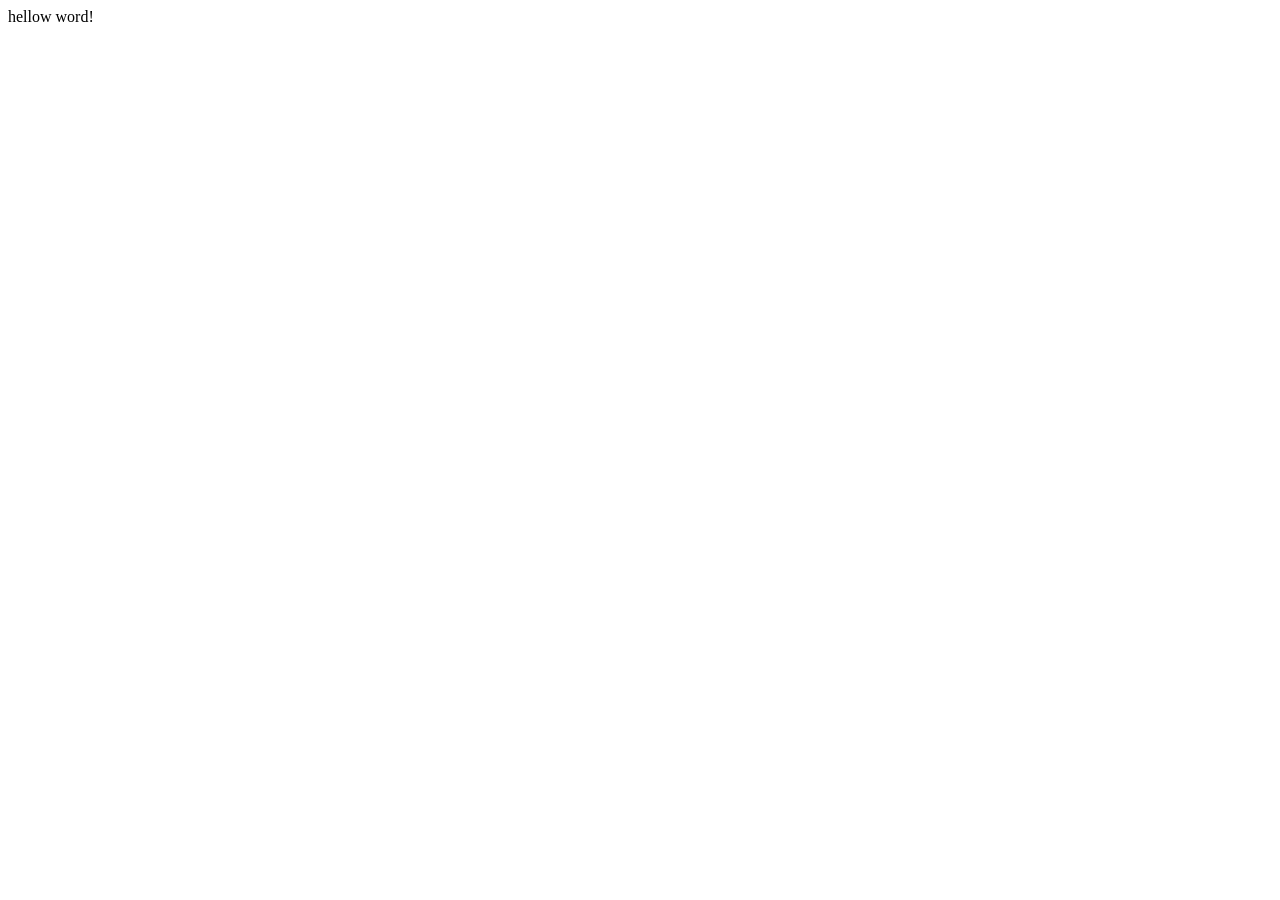
==== index.html @ 0a9a87a6 "1.0" ====
<!DOCTYPE html>
<html lang="en">
<head>
    <meta charset="UTF-8">
    <meta name="viewport" content="width=device-width, initial-scale=1.0">
    <meta http-equiv="X-UA-Compatible" content="ie=edge">
    <title>Document</title>
</head>
<body>
    hellow word!
</body>
</html>
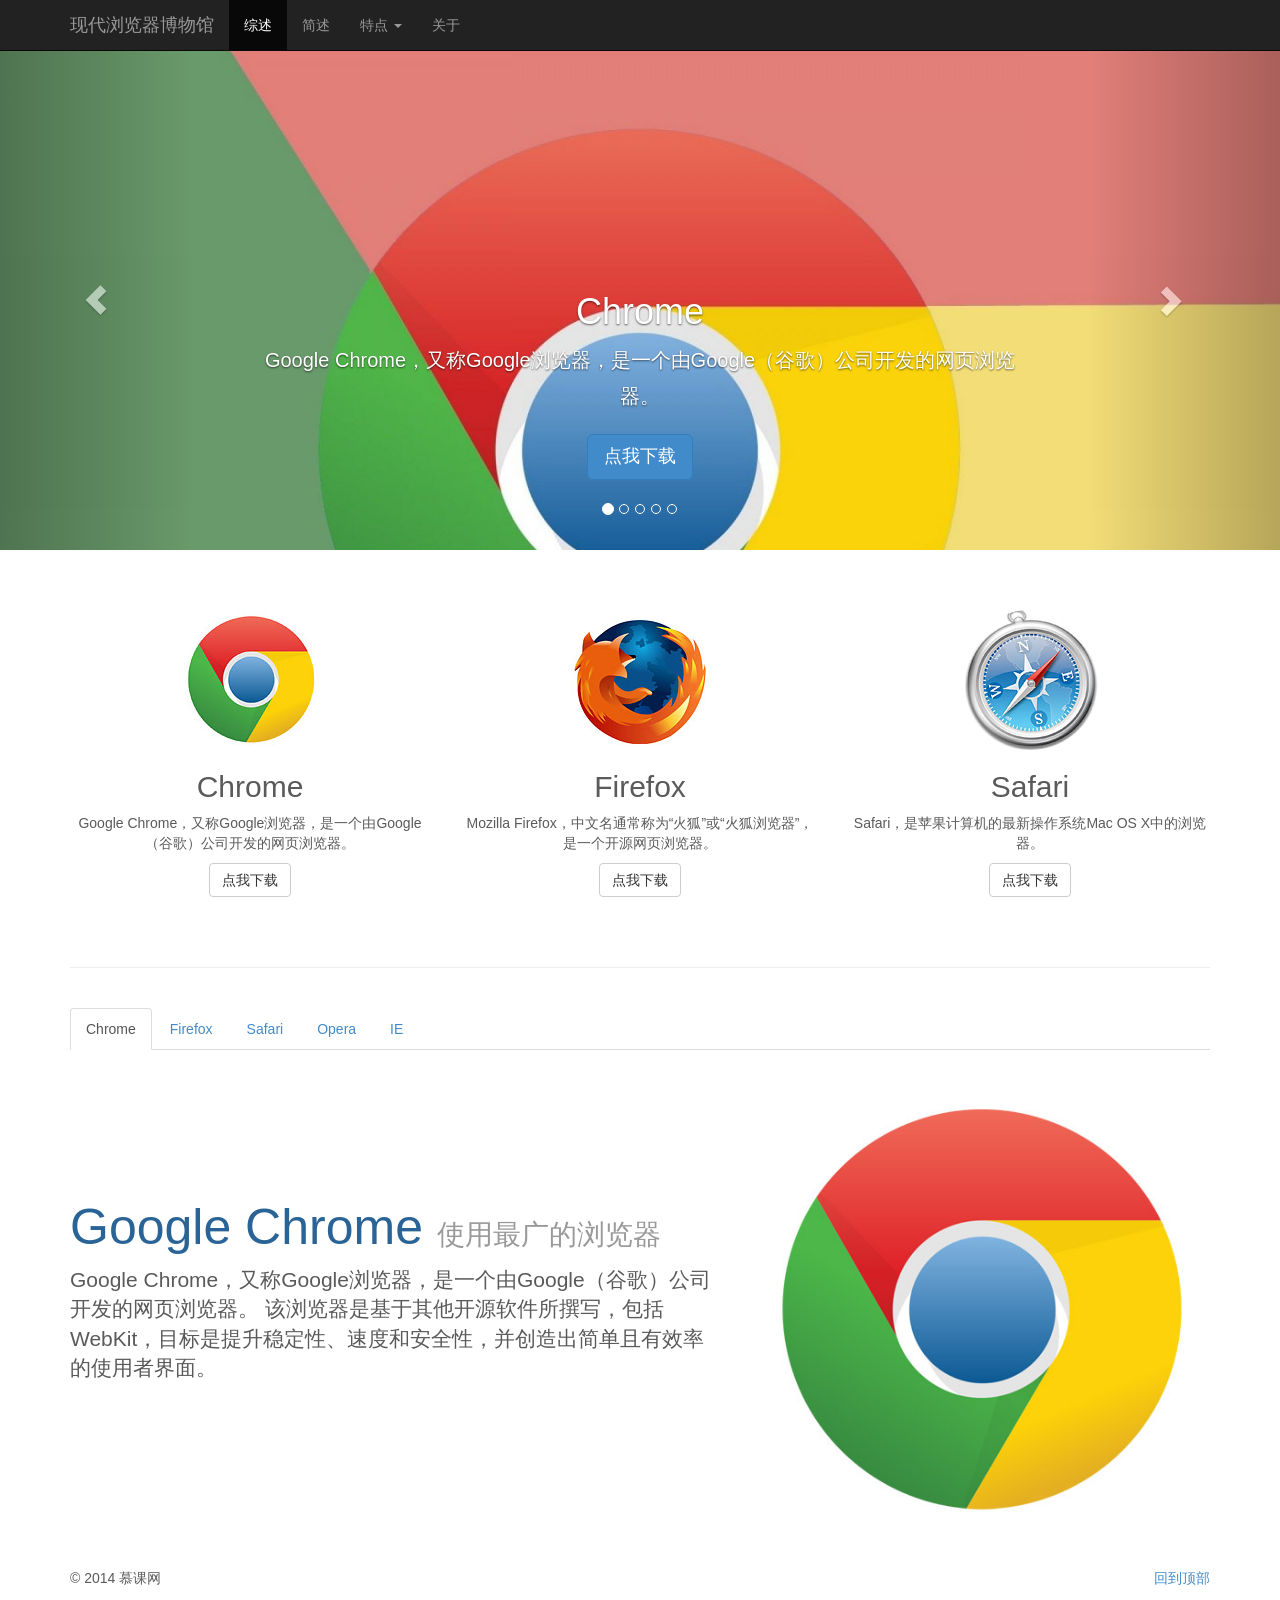
==== commit 238b0dac: "Museum of the browser" ====
--- a/index.html
+++ b/index.html
@@ -1,12 +1,424 @@
 <!DOCTYPE html>
-<html lang="en">
+<html lang="zh-cn">
 <head>
-    <meta charset="UTF-8">
-    <meta name="viewport" content="width=device-width, initial-scale=1.0">
-    <meta http-equiv="X-UA-Compatible" content="ie=edge">
-    <title>Document</title>
+    <meta charset="utf-8">
+    <meta http-equiv="X-UA-Compatible" content="IE=edge">
+    <meta name="viewport" content="width=device-width, initial-scale=1">
+    <title>现代浏览器博物馆</title>
+    <link href="css/bootstrap.min.css" rel="stylesheet">
+
+    <!--[if lt IE 9]>
+    <script src="js/html5shiv.js"></script>
+    <script src="js/respond.min.js"></script>
+    <![endif]-->
+
+    <style>
+
+        body {
+            padding-top: 50px;
+            padding-bottom: 40px;
+            color: #5a5a5a;
+        }
+
+        /* 轮播广告 */
+
+        .carousel {
+            height: 500px;
+            margin-bottom: 60px;
+        }
+
+        .carousel .item {
+            height: 500px;
+            background-color: #000;
+        }
+
+        .carousel .item img {
+            width: 100%;
+        }
+
+        .carousel-caption {
+            z-index: 10;
+        }
+
+        .carousel-caption p {
+            margin-bottom: 20px;
+            font-size: 20px;
+            line-height: 1.8;
+        }
+
+        /* 简介 */
+
+        .summary {
+            padding-right: 15px;
+            padding-left: 15px;
+        }
+
+        .summary .col-md-4 {
+            margin-bottom: 20px;
+            text-align: center;
+        }
+
+        /* 特性 */
+
+        .feature-divider {
+            margin: 40px 0;
+        }
+
+        .feature {
+            padding: 30px 0;
+        }
+
+        .feature-heading {
+            font-size: 50px;
+            color: #2a6496;
+        }
+
+        .feature-heading .text-muted {
+            font-size: 28px;
+        }
+
+        /* 响应式布局 */
+
+        @media (max-width: 768px) {
+
+            .summary {
+                padding-right: 3px;
+                padding-left: 3px;
+            }
+
+            .carousel {
+                height: 300px;
+                margin-bottom: 30px;
+            }
+
+            .carousel .item {
+                height: 300px;
+            }
+
+            .carousel img {
+                min-height: 300px;
+            }
+
+            .carousel-caption p {
+                font-size: 16px;
+                line-height: 1.4;
+            }
+
+            .feature-heading {
+                font-size: 34px;
+            }
+
+            .feature-heading .text-muted {
+                font-size: 22px;
+            }
+        }
+
+        @media (min-width: 992px) {
+            .feature-heading {
+                margin-top: 120px;
+            }
+        }
+    </style>
+
 </head>
+
 <body>
-    hellow word!
+<!-- 顶部导航 -->
+<div class="navbar navbar-inverse navbar-fixed-top" role="navigation" id="menu-nav">
+    <div class="container">
+        <div class="navbar-header">
+            <button type="button" class="navbar-toggle" data-toggle="collapse" data-target=".navbar-collapse">
+                <span class="sr-only">切换导航</span>
+                <span class="icon-bar"></span>
+                <span class="icon-bar"></span>
+                <span class="icon-bar"></span>
+            </button>
+            <a class="navbar-brand" href="#">现代浏览器博物馆</a>
+        </div>
+        <div class="navbar-collapse collapse">
+            <ul class="nav navbar-nav">
+                <li class="active"><a href="#ad-carousel">综述</a></li>
+                <li><a href="#summary-container">简述</a></li>
+                <li class="dropdown">
+                    <a href="#" class="dropdown-toggle" data-toggle="dropdown">特点 <span class="caret"></span></a>
+                    <ul class="dropdown-menu" role="menu">
+                        <li><a href="#feature-tab" data-tab="tab-chrome">Chrome</a></li>
+                        <li><a href="#feature-tab" data-tab="tab-firefox">Firefox</a></li>
+                        <li><a href="#feature-tab" data-tab="tab-safari">Safari</a></li>
+                        <li><a href="#feature-tab" data-tab="tab-opera">Opera</a></li>
+                        <li><a href="#feature-tab" data-tab="tab-ie">IE</a></li>
+                    </ul>
+                </li>
+                <li><a href="#" data-toggle="modal" data-target="#about-modal">关于</a></li>
+            </ul>
+        </div>
+    </div>
+</div>
+
+
+<!-- 广告轮播 -->
+<div id="ad-carousel" class="carousel slide" data-ride="carousel">
+    <ol class="carousel-indicators">
+        <li data-target="#ad-carousel" data-slide-to="0" class="active"></li>
+        <li data-target="#ad-carousel" data-slide-to="1"></li>
+        <li data-target="#ad-carousel" data-slide-to="2"></li>
+        <li data-target="#ad-carousel" data-slide-to="3"></li>
+        <li data-target="#ad-carousel" data-slide-to="4"></li>
+    </ol>
+    <div class="carousel-inner">
+        <div class="item active">
+            <img src="images/chrome-big.jpg" alt="1 slide">
+
+            <div class="container">
+                <div class="carousel-caption">
+                    <h1>Chrome</h1>
+
+                    <p>Google Chrome，又称Google浏览器，是一个由Google（谷歌）公司开发的网页浏览器。</p>
+
+                    <p><a class="btn btn-lg btn-primary" href="http://www.google.cn/intl/zh-CN/chrome/browser/"
+                          role="button" target="_blank">点我下载</a></p>
+                </div>
+            </div>
+        </div>
+        <div class="item">
+            <img src="images/firefox-big.jpg" alt="2 slide">
+
+            <div class="container">
+                <div class="carousel-caption">
+                    <h1>Firefox</h1>
+
+                    <p>Mozilla Firefox，中文名通常称为“火狐”或“火狐浏览器”，是一个开源网页浏览器。</p>
+
+                    <p><a class="btn btn-lg btn-primary" href="http://www.firefox.com.cn/download/" target="_blank"
+                          role="button">点我下载</a></p>
+                </div>
+            </div>
+        </div>
+        <div class="item">
+            <img src="images/safari-big.jpg" alt="3 slide">
+
+            <div class="container">
+                <div class="carousel-caption">
+                    <h1>Safari</h1>
+
+                    <p>Safari，是苹果计算机的最新操作系统Mac OS X中的浏览器。</p>
+
+                    <p><a class="btn btn-lg btn-primary" href="http://www.apple.com/cn/safari/" target="_blank"
+                          role="button">点我下载</a></p>
+                </div>
+            </div>
+        </div>
+        <div class="item">
+            <img src="images/opera-big.jpg" alt="4 slide">
+
+            <div class="container">
+                <div class="carousel-caption">
+                    <h1>Opera</h1>
+
+                    <p>Opera浏览器，是一款挪威Opera Software ASA公司制作的支持多页面标签式浏览的网络浏览器。</p>
+
+                    <p><a class="btn btn-lg btn-primary" href="http://www.opera.com/zh-cn" target="_blank"
+                          role="button">点我下载</a></p>
+                </div>
+            </div>
+        </div>
+        <div class="item">
+            <img src="images/ie-big.jpg" alt="5 slide">
+
+            <div class="container">
+                <div class="carousel-caption">
+                    <h1>IE</h1>
+
+                    <p>Internet Explorer，简称 IE，是微软公司推出的一款网页浏览器。</p>
+
+                    <p><a class="btn btn-lg btn-primary" href="http://ie.microsoft.com/" target="_blank"
+                          role="button">点我下载</a></p>
+                </div>
+            </div>
+        </div>
+    </div>
+    <a class="left carousel-control" href="#ad-carousel" data-slide="prev"><span
+            class="glyphicon glyphicon-chevron-left"></span></a>
+    <a class="right carousel-control" href="#ad-carousel" data-slide="next"><span
+            class="glyphicon glyphicon-chevron-right"></span></a>
+</div>
+
+
+<!-- 主要内容 -->
+<div class="container summary">
+
+    <!-- 简介 -->
+    <div class="row" id="summary-container">
+        <div class="col-md-4">
+            <img class="img-circle" src="images/chrome-logo-small.jpg" alt="chrome">
+
+            <h2>Chrome</h2>
+
+            <p>Google Chrome，又称Google浏览器，是一个由Google（谷歌）公司开发的网页浏览器。</p>
+
+            <p><a class="btn btn-default" href="#" role="button">点我下载</a></p>
+        </div>
+        <div class="col-md-4">
+            <img class="img-circle" src="images/firefox-logo-small.jpg" alt="firefox">
+
+            <h2>Firefox</h2>
+
+            <p>Mozilla Firefox，中文名通常称为“火狐”或“火狐浏览器”，是一个开源网页浏览器。</p>
+
+            <p><a class="btn btn-default" href="#" role="button">点我下载</a></p>
+        </div>
+        <div class="col-md-4">
+            <img class="img-circle" src="images/safari-logo-small.jpg" alt="safari">
+
+            <h2>Safari</h2>
+
+            <p>Safari，是苹果计算机的最新操作系统Mac OS X中的浏览器。</p>
+
+            <p><a class="btn btn-default" href="#" role="button">点我下载</a></p>
+        </div>
+    </div>
+
+    <!-- 特性 -->
+
+    <hr class="feature-divider">
+
+    <ul class="nav nav-tabs" role="tablist" id="feature-tab">
+        <li class="active"><a href="#tab-chrome" role="tab" data-toggle="tab">Chrome</a></li>
+        <li><a href="#tab-firefox" role="tab" data-toggle="tab">Firefox</a></li>
+        <li><a href="#tab-safari" role="tab" data-toggle="tab">Safari</a></li>
+        <li><a href="#tab-opera" role="tab" data-toggle="tab">Opera</a></li>
+        <li><a href="#tab-ie" role="tab" data-toggle="tab">IE</a></li>
+    </ul>
+
+    <div class="tab-content">
+        <div class="tab-pane active" id="tab-chrome">
+            <div class="row feature">
+                <div class="col-md-7">
+
+                    <h2 class="feature-heading">Google Chrome <span
+                            class="text-muted">使用最广的浏览器</span></h2>
+
+                    <p class="lead">Google Chrome，又称Google浏览器，是一个由Google（谷歌）公司开发的网页浏览器。
+                        该浏览器是基于其他开源软件所撰写，包括WebKit，目标是提升稳定性、速度和安全性，并创造出简单且有效率的使用者界面。</p>
+                </div>
+                <div class="col-md-5">
+                    <img class="feature-image img-responsive" src="images/chrome-logo.jpg"
+                         alt="Chrome">
+                </div>
+            </div>
+        </div>
+        <div class="tab-pane" id="tab-firefox">
+            <div class="row feature">
+                <div class="col-md-5">
+                    <img class="feature-image img-responsive" src="images/firefox-logo.jpg"
+                         alt="Firefox">
+                </div>
+                <div class="col-md-7">
+
+                    <h2 class="feature-heading">Mozilla Firefox <span class="text-muted">美丽的狐狸</span>
+                    </h2>
+
+                    <p class="lead">Mozilla Firefox，中文名通常称为“火狐”或“火狐浏览器”，是一个开源网页浏览器，
+                        使用Gecko引擎（非ie内核），支持多种操作系统如Windows、Mac和linux。</p>
+                </div>
+            </div>
+        </div>
+        <div class="tab-pane" id="tab-safari">
+            <div class="row feature">
+                <div class="col-md-7">
+
+                    <h2 class="feature-heading">Safari <span class="text-muted">Mac用户首选</span></h2>
+
+                    <p class="lead">Safari，是苹果计算机的最新操作系统Mac OS X中的浏览器，使用了KDE的KHTML作为浏览器的运算核心。
+                        Safari在2003年1月7日首度发行测试版，并成为Mac OS X v10.3与之后的默认浏览器，也是iPhone与IPAD和iPod touch的指定浏览器。</p>
+                </div>
+                <div class="col-md-5">
+                    <img class="feature-image img-responsive" src="images/safari-logo.jpg"
+                         alt="Safari">
+                </div>
+            </div>
+        </div>
+        <div class="tab-pane" id="tab-opera">
+            <div class="row feature">
+                <div class="col-md-5">
+                    <img class="feature-image img-responsive" src="images/opera-logo.jpg"
+                         alt="Opera">
+                </div>
+                <div class="col-md-7">
+
+                    <h2 class="feature-heading">Opera <span class="text-muted">小众但易用</span>
+                    </h2>
+
+                    <p class="lead">Opera浏览器，是一款挪威Opera Software ASA公司制作的支持多页面标签式浏览的网络浏览器。
+                        是跨平台浏览器可以在Windows、Mac和Linux三个操作系统平台上运行。.</p>
+                </div>
+            </div>
+        </div>
+        <div class="tab-pane" id="tab-ie">
+            <div class="row feature">
+                <div class="col-md-7">
+
+                    <h2 class="feature-heading">IE <span class="text-muted">你懂的</span></h2>
+
+                    <p class="lead">Internet Explorer，原称Microsoft Internet Explorer(6版本以前)和Windows Internet
+                        Explorer(7，8，9，10版本)，
+                        简称IE，是美国微软公司推出的一款网页浏览器。它采用的排版引擎(俗称内核)为Trident。</p>
+                </div>
+                <div class="col-md-5">
+                    <img class="feature-image img-responsive" src="images/ie-logo.jpg"
+                         alt="IE">
+                </div>
+            </div>
+        </div>
+    </div>
+
+    <!-- 关于 -->
+    <div class="modal fade" id="about-modal" tabindex="-1" role="dialog" aria-labelledby="modal-label"
+         aria-hidden="true">
+        <div class="modal-dialog">
+            <div class="modal-content">
+                <div class="modal-header">
+                    <button type="button" class="close" data-dismiss="modal"><span
+                            aria-hidden="true">&times;</span><span class="sr-only">关闭</span></button>
+                    <h4 class="modal-title" id="modal-label">关于</h4>
+                </div>
+                <div class="modal-body">
+                    <p>慕课网隶属于北京慕课科技中心(有限合伙)，是一家从事互联网免费教学的网络教育公司。秉承“开拓、创新、公平、分享”的精神，
+                        将互联网特性全面的应用在教育领域，致力于为教育机构及求学者打造一站式互动在线教育品牌。</p>
+                </div>
+                <div class="modal-footer">
+                    <button type="button" class="btn btn-default" data-dismiss="modal">了解了</button>
+                </div>
+            </div>
+        </div>
+    </div>
+
+
+    <footer>
+        <p class="pull-right"><a href="#top">回到顶部</a></p>
+
+        <p>&copy; 2014 慕课网 </p>
+    </footer>
+
+</div>
+
+<script src="js/jquery-1.11.1.min.js"></script>
+<script src="js/bootstrap.min.js"></script>
+<script>
+    $(function () {
+        $('#ad-carousel').carousel();
+        $('#menu-nav .navbar-collapse a').click(function (e) {
+            var href = $(this).attr('href');
+            var tabId = $(this).attr('data-tab');
+            if ('#' !== href) {
+                e.preventDefault();
+                $(document).scrollTop($(href).offset().top - 70);
+                if (tabId) {
+                    $('#feature-tab a[href=#' + tabId + ']').tab('show');
+                }
+            }
+        });
+    });
+</script>
 </body>
-</html>+</html>
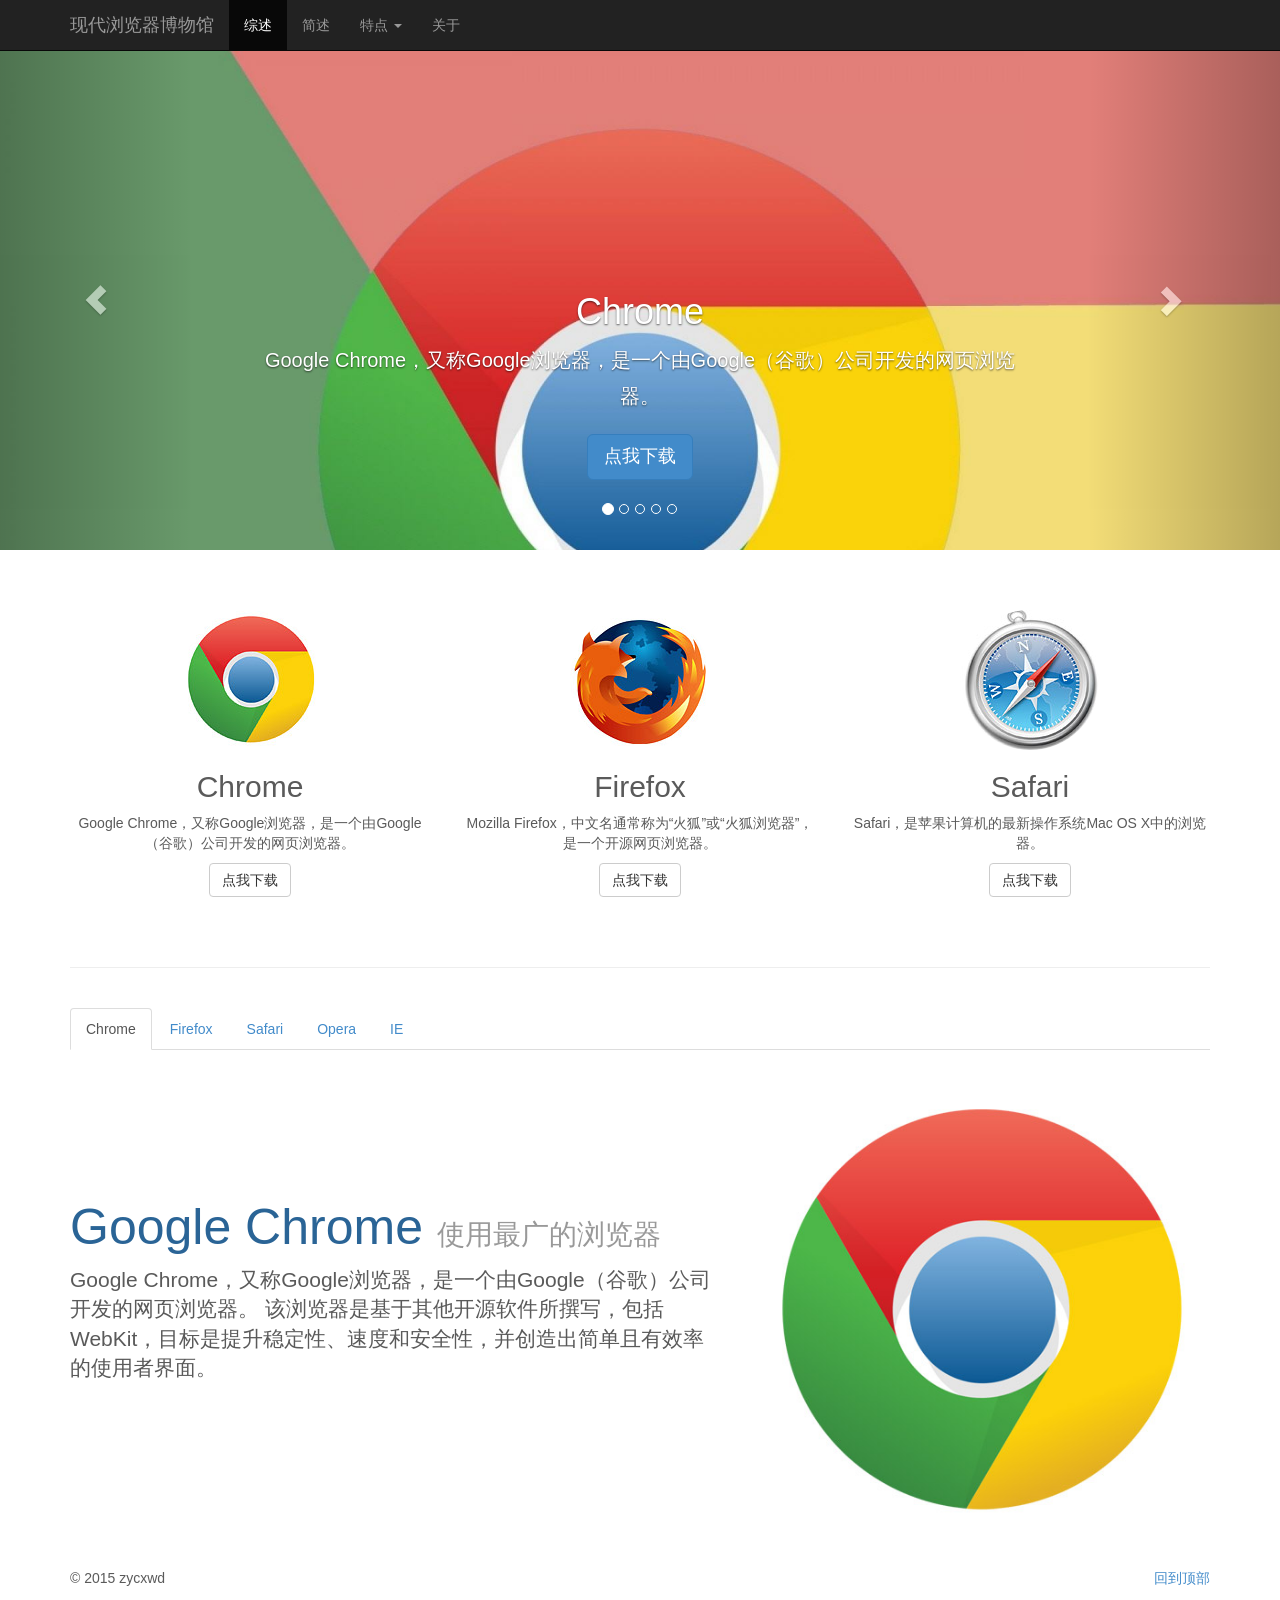
==== commit a18bf675: "1.2" ====
--- a/index.html
+++ b/index.html
@@ -397,7 +397,7 @@
     <footer>
         <p class="pull-right"><a href="#top">回到顶部</a></p>
 
-        <p>&copy; 2014 慕课网 </p>
+        <p>&copy; 2015 zycxwd </p>
     </footer>
 
 </div>
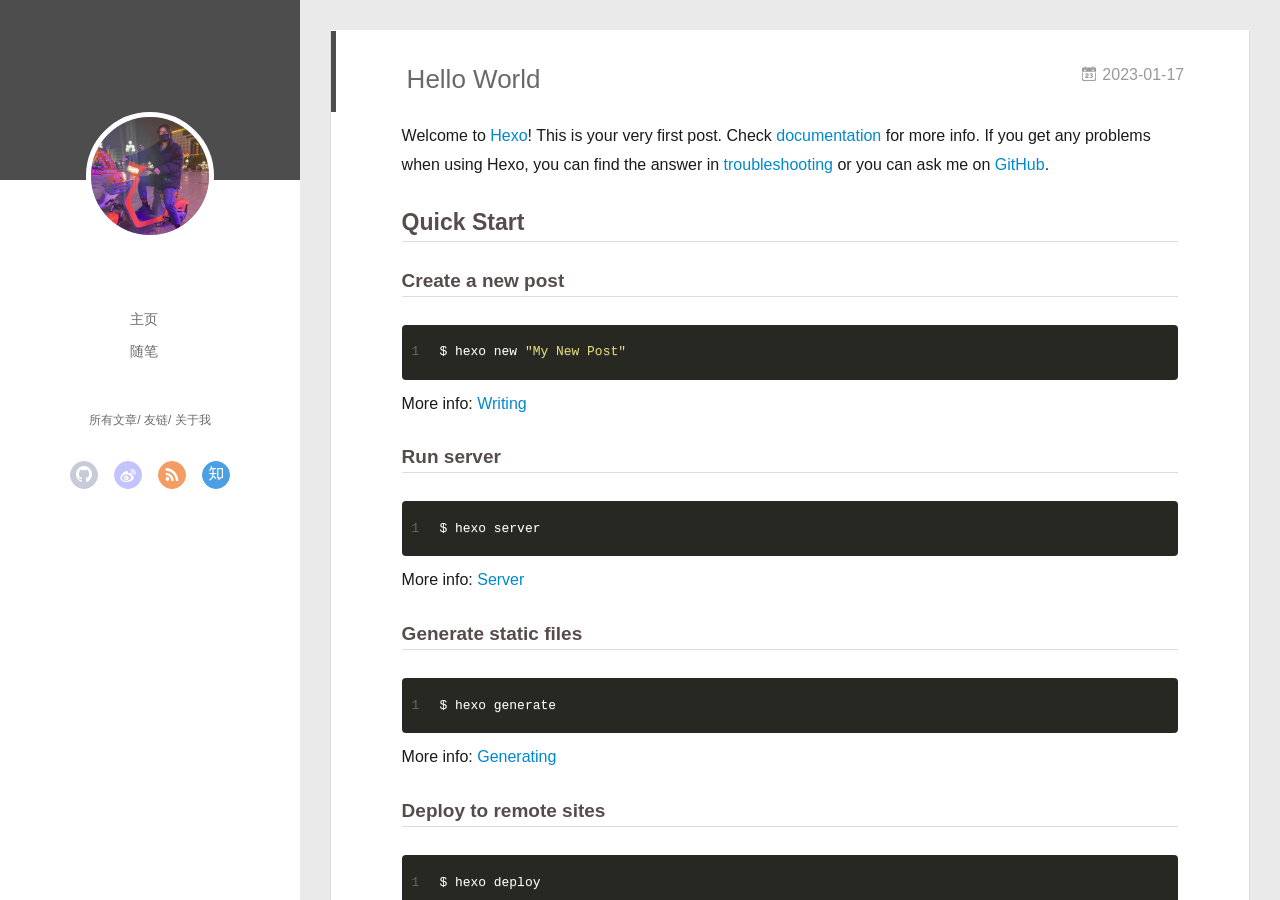
==== commit 6615cba1: "blog" ====
--- a/index.html
+++ b/index.html
@@ -1,424 +1,478 @@
 <!DOCTYPE html>
-<html lang="zh-cn">
+<html>
 <head>
-    <meta charset="utf-8">
-    <meta http-equiv="X-UA-Compatible" content="IE=edge">
-    <meta name="viewport" content="width=device-width, initial-scale=1">
-    <title>现代浏览器博物馆</title>
-    <link href="css/bootstrap.min.css" rel="stylesheet">
-
-    <!--[if lt IE 9]>
-    <script src="js/html5shiv.js"></script>
-    <script src="js/respond.min.js"></script>
-    <![endif]-->
-
-    <style>
-
-        body {
-            padding-top: 50px;
-            padding-bottom: 40px;
-            color: #5a5a5a;
-        }
-
-        /* 轮播广告 */
-
-        .carousel {
-            height: 500px;
-            margin-bottom: 60px;
-        }
-
-        .carousel .item {
-            height: 500px;
-            background-color: #000;
-        }
-
-        .carousel .item img {
-            width: 100%;
-        }
-
-        .carousel-caption {
-            z-index: 10;
-        }
-
-        .carousel-caption p {
-            margin-bottom: 20px;
-            font-size: 20px;
-            line-height: 1.8;
-        }
-
-        /* 简介 */
-
-        .summary {
-            padding-right: 15px;
-            padding-left: 15px;
-        }
-
-        .summary .col-md-4 {
-            margin-bottom: 20px;
-            text-align: center;
-        }
-
-        /* 特性 */
-
-        .feature-divider {
-            margin: 40px 0;
-        }
-
-        .feature {
-            padding: 30px 0;
-        }
-
-        .feature-heading {
-            font-size: 50px;
-            color: #2a6496;
-        }
-
-        .feature-heading .text-muted {
-            font-size: 28px;
-        }
-
-        /* 响应式布局 */
-
-        @media (max-width: 768px) {
-
-            .summary {
-                padding-right: 3px;
-                padding-left: 3px;
-            }
-
-            .carousel {
-                height: 300px;
-                margin-bottom: 30px;
-            }
-
-            .carousel .item {
-                height: 300px;
-            }
-
-            .carousel img {
-                min-height: 300px;
-            }
-
-            .carousel-caption p {
-                font-size: 16px;
-                line-height: 1.4;
-            }
-
-            .feature-heading {
-                font-size: 34px;
-            }
-
-            .feature-heading .text-muted {
-                font-size: 22px;
-            }
-        }
-
-        @media (min-width: 992px) {
-            .feature-heading {
-                margin-top: 120px;
-            }
-        }
-    </style>
-
-</head>
+  <meta charset="utf-8">
+  
+  <meta name="renderer" content="webkit">
+  <meta http-equiv="X-UA-Compatible" content="IE=edge" >
+  <link rel="dns-prefetch" href="http://example.com">
+  <title>blog</title>
+  <meta name="viewport" content="width=device-width, initial-scale=1, maximum-scale=1">
+  <meta property="og:type" content="website">
+<meta property="og:title" content="blog">
+<meta property="og:url" content="http://example.com/index.html">
+<meta property="og:site_name" content="blog">
+<meta property="og:locale" content="en_US">
+<meta property="article:author" content="zycxwd">
+<meta name="twitter:card" content="summary">
+  
+    <link rel="alternative" href="/atom.xml" title="blog" type="application/atom+xml">
+  
+  
+    <link rel="icon" href="/favicon.png">
+  
+  <link rel="stylesheet" type="text/css" href="/./main.0cf68a.css">
+  <style type="text/css">
+  
+    #container.show {
+      background: linear-gradient(200deg,#a0cfe4,#e8c37e);
+    }
+  </style>
+  
+
+  
+
+<meta name="generator" content="Hexo 6.3.0"></head>
 
 <body>
-<!-- 顶部导航 -->
-<div class="navbar navbar-inverse navbar-fixed-top" role="navigation" id="menu-nav">
-    <div class="container">
-        <div class="navbar-header">
-            <button type="button" class="navbar-toggle" data-toggle="collapse" data-target=".navbar-collapse">
-                <span class="sr-only">切换导航</span>
-                <span class="icon-bar"></span>
-                <span class="icon-bar"></span>
-                <span class="icon-bar"></span>
-            </button>
-            <a class="navbar-brand" href="#">现代浏览器博物馆</a>
-        </div>
-        <div class="navbar-collapse collapse">
-            <ul class="nav navbar-nav">
-                <li class="active"><a href="#ad-carousel">综述</a></li>
-                <li><a href="#summary-container">简述</a></li>
-                <li class="dropdown">
-                    <a href="#" class="dropdown-toggle" data-toggle="dropdown">特点 <span class="caret"></span></a>
-                    <ul class="dropdown-menu" role="menu">
-                        <li><a href="#feature-tab" data-tab="tab-chrome">Chrome</a></li>
-                        <li><a href="#feature-tab" data-tab="tab-firefox">Firefox</a></li>
-                        <li><a href="#feature-tab" data-tab="tab-safari">Safari</a></li>
-                        <li><a href="#feature-tab" data-tab="tab-opera">Opera</a></li>
-                        <li><a href="#feature-tab" data-tab="tab-ie">IE</a></li>
-                    </ul>
-                </li>
-                <li><a href="#" data-toggle="modal" data-target="#about-modal">关于</a></li>
-            </ul>
-        </div>
-    </div>
+  <div id="container" q-class="show:isCtnShow">
+    <canvas id="anm-canvas" class="anm-canvas"></canvas>
+    <div class="left-col" q-class="show:isShow">
+      
+<div class="overlay" style="background: #4d4d4d"></div>
+<div class="intrude-less">
+	<header id="header" class="inner">
+		<a href="/" class="profilepic">
+			<img src="/img/header.jpg" class="js-avatar">
+		</a>
+		<hgroup>
+		  <h1 class="header-author"><a href="/"></a></h1>
+		</hgroup>
+		
+
+		<nav class="header-menu">
+			<ul>
+			
+				<li><a href="/">主页</a></li>
+	        
+				<li><a href="/tags/%E9%9A%8F%E7%AC%94/">随笔</a></li>
+	        
+			</ul>
+		</nav>
+		<nav class="header-smart-menu">
+    		
+    			
+    			<a q-on="click: openSlider(e, 'innerArchive')" href="javascript:void(0)">所有文章</a>
+    			
+            
+    			
+    			<a q-on="click: openSlider(e, 'friends')" href="javascript:void(0)">友链</a>
+    			
+            
+    			
+    			<a q-on="click: openSlider(e, 'aboutme')" href="javascript:void(0)">关于我</a>
+    			
+            
+		</nav>
+		<nav class="header-nav">
+			<div class="social">
+				
+					<a class="github" target="_blank" href="#" title="github"><i class="icon-github"></i></a>
+		        
+					<a class="weibo" target="_blank" href="#" title="weibo"><i class="icon-weibo"></i></a>
+		        
+					<a class="rss" target="_blank" href="#" title="rss"><i class="icon-rss"></i></a>
+		        
+					<a class="zhihu" target="_blank" href="#" title="zhihu"><i class="icon-zhihu"></i></a>
+		        
+			</div>
+		</nav>
+	</header>		
 </div>
 
-
-<!-- 广告轮播 -->
-<div id="ad-carousel" class="carousel slide" data-ride="carousel">
-    <ol class="carousel-indicators">
-        <li data-target="#ad-carousel" data-slide-to="0" class="active"></li>
-        <li data-target="#ad-carousel" data-slide-to="1"></li>
-        <li data-target="#ad-carousel" data-slide-to="2"></li>
-        <li data-target="#ad-carousel" data-slide-to="3"></li>
-        <li data-target="#ad-carousel" data-slide-to="4"></li>
-    </ol>
-    <div class="carousel-inner">
-        <div class="item active">
-            <img src="images/chrome-big.jpg" alt="1 slide">
-
-            <div class="container">
-                <div class="carousel-caption">
-                    <h1>Chrome</h1>
-
-                    <p>Google Chrome，又称Google浏览器，是一个由Google（谷歌）公司开发的网页浏览器。</p>
-
-                    <p><a class="btn btn-lg btn-primary" href="http://www.google.cn/intl/zh-CN/chrome/browser/"
-                          role="button" target="_blank">点我下载</a></p>
+    </div>
+    <div class="mid-col" q-class="show:isShow,hide:isShow|isFalse">
+      
+<nav id="mobile-nav">
+  	<div class="overlay js-overlay" style="background: #4d4d4d"></div>
+	<div class="btnctn js-mobile-btnctn">
+  		<div class="slider-trigger list" q-on="click: openSlider(e)"><i class="icon icon-sort"></i></div>
+	</div>
+	<div class="intrude-less">
+		<header id="header" class="inner">
+			<div class="profilepic">
+				<img src="/img/header.jpg" class="js-avatar">
+			</div>
+			<hgroup>
+			  <h1 class="header-author js-header-author"></h1>
+			</hgroup>
+			
+			
+			
+				
+			
+				
+			
+			
+			
+			<nav class="header-nav">
+				<div class="social">
+					
+						<a class="github" target="_blank" href="#" title="github"><i class="icon-github"></i></a>
+			        
+						<a class="weibo" target="_blank" href="#" title="weibo"><i class="icon-weibo"></i></a>
+			        
+						<a class="rss" target="_blank" href="#" title="rss"><i class="icon-rss"></i></a>
+			        
+						<a class="zhihu" target="_blank" href="#" title="zhihu"><i class="icon-zhihu"></i></a>
+			        
+				</div>
+			</nav>
+
+			<nav class="header-menu js-header-menu">
+				<ul style="width: 50%">
+				
+				
+					<li style="width: 50%"><a href="/">主页</a></li>
+		        
+					<li style="width: 50%"><a href="/tags/%E9%9A%8F%E7%AC%94/">随笔</a></li>
+		        
+				</ul>
+			</nav>
+		</header>				
+	</div>
+	<div class="mobile-mask" style="display:none" q-show="isShow"></div>
+</nav>
+
+      <div id="wrapper" class="body-wrap">
+        <div class="menu-l">
+          <div class="canvas-wrap">
+            <canvas data-colors="#eaeaea" data-sectionHeight="100" data-contentId="js-content" id="myCanvas1" class="anm-canvas"></canvas>
+          </div>
+          <div id="js-content" class="content-ll">
+            
+  
+    <article id="post-hello-world" class="article article-type-post  article-index" itemscope itemprop="blogPost">
+  <div class="article-inner">
+    
+      <header class="article-header">
+        
+  
+    <h1 itemprop="name">
+      <a class="article-title" href="/2023/01/17/hello-world/">Hello World</a>
+    </h1>
+  
+
+        
+        <a href="/2023/01/17/hello-world/" class="archive-article-date">
+  	<time datetime="2023-01-17T08:19:03.826Z" itemprop="datePublished"><i class="icon-calendar icon"></i>2023-01-17</time>
+</a>
+        
+      </header>
+    
+    <div class="article-entry" itemprop="articleBody">
+      
+        <p>Welcome to <a target="_blank" rel="noopener" href="https://hexo.io/">Hexo</a>! This is your very first post. Check <a target="_blank" rel="noopener" href="https://hexo.io/docs/">documentation</a> for more info. If you get any problems when using Hexo, you can find the answer in <a target="_blank" rel="noopener" href="https://hexo.io/docs/troubleshooting.html">troubleshooting</a> or you can ask me on <a target="_blank" rel="noopener" href="https://github.com/hexojs/hexo/issues">GitHub</a>.</p>
+<h2 id="Quick-Start"><a href="#Quick-Start" class="headerlink" title="Quick Start"></a>Quick Start</h2><h3 id="Create-a-new-post"><a href="#Create-a-new-post" class="headerlink" title="Create a new post"></a>Create a new post</h3><figure class="highlight bash"><table><tr><td class="gutter"><pre><span class="line">1</span><br></pre></td><td class="code"><pre><span class="line">$ hexo new <span class="string">&quot;My New Post&quot;</span></span><br></pre></td></tr></table></figure>
+
+<p>More info: <a target="_blank" rel="noopener" href="https://hexo.io/docs/writing.html">Writing</a></p>
+<h3 id="Run-server"><a href="#Run-server" class="headerlink" title="Run server"></a>Run server</h3><figure class="highlight bash"><table><tr><td class="gutter"><pre><span class="line">1</span><br></pre></td><td class="code"><pre><span class="line">$ hexo server</span><br></pre></td></tr></table></figure>
+
+<p>More info: <a target="_blank" rel="noopener" href="https://hexo.io/docs/server.html">Server</a></p>
+<h3 id="Generate-static-files"><a href="#Generate-static-files" class="headerlink" title="Generate static files"></a>Generate static files</h3><figure class="highlight bash"><table><tr><td class="gutter"><pre><span class="line">1</span><br></pre></td><td class="code"><pre><span class="line">$ hexo generate</span><br></pre></td></tr></table></figure>
+
+<p>More info: <a target="_blank" rel="noopener" href="https://hexo.io/docs/generating.html">Generating</a></p>
+<h3 id="Deploy-to-remote-sites"><a href="#Deploy-to-remote-sites" class="headerlink" title="Deploy to remote sites"></a>Deploy to remote sites</h3><figure class="highlight bash"><table><tr><td class="gutter"><pre><span class="line">1</span><br></pre></td><td class="code"><pre><span class="line">$ hexo deploy</span><br></pre></td></tr></table></figure>
+
+<p>More info: <a target="_blank" rel="noopener" href="https://hexo.io/docs/one-command-deployment.html">Deployment</a></p>
+
+      
+
+      
+    </div>
+    <div class="article-info article-info-index">
+      
+      
+      
+
+      
+        <p class="article-more-link">
+          <a class="article-more-a" href="/2023/01/17/hello-world/">展开全文 >></a>
+        </p>
+      
+
+      
+      <div class="clearfix"></div>
+    </div>
+  </div>
+</article>
+
+<aside class="wrap-side-operation">
+    <div class="mod-side-operation">
+        
+        <div class="jump-container" id="js-jump-container" style="display:none;">
+            <a href="javascript:void(0)" class="mod-side-operation__jump-to-top">
+                <i class="icon-font icon-back"></i>
+            </a>
+            <div id="js-jump-plan-container" class="jump-plan-container" style="top: -11px;">
+                <i class="icon-font icon-plane jump-plane"></i>
+            </div>
+        </div>
+        
+        
+    </div>
+</aside>
+
+
+
+
+  
+  
+
+
+          </div>
+        </div>
+      </div>
+      <footer id="footer">
+  <div class="outer">
+    <div id="footer-info">
+    	<div class="footer-left">
+    		&copy; 2023 zycxwd
+    	</div>
+      	<div class="footer-right">
+      		<a href="http://hexo.io/" target="_blank">Hexo</a>  Theme <a href="https://github.com/litten/hexo-theme-yilia" target="_blank">Yilia</a> by Litten
+      	</div>
+    </div>
+  </div>
+</footer>
+    </div>
+    <script>
+	var yiliaConfig = {
+		mathjax: false,
+		isHome: true,
+		isPost: false,
+		isArchive: false,
+		isTag: false,
+		isCategory: false,
+		open_in_new: false,
+		toc_hide_index: true,
+		root: "/",
+		innerArchive: true,
+		showTags: false
+	}
+</script>
+
+<script>!function(t){function n(e){if(r[e])return r[e].exports;var i=r[e]={exports:{},id:e,loaded:!1};return t[e].call(i.exports,i,i.exports,n),i.loaded=!0,i.exports}var r={};n.m=t,n.c=r,n.p="./",n(0)}([function(t,n,r){r(195),t.exports=r(191)},function(t,n,r){var e=r(3),i=r(52),o=r(27),u=r(28),c=r(53),f="prototype",a=function(t,n,r){var s,l,h,v,p=t&a.F,d=t&a.G,y=t&a.S,g=t&a.P,b=t&a.B,m=d?e:y?e[n]||(e[n]={}):(e[n]||{})[f],x=d?i:i[n]||(i[n]={}),w=x[f]||(x[f]={});d&&(r=n);for(s in r)l=!p&&m&&void 0!==m[s],h=(l?m:r)[s],v=b&&l?c(h,e):g&&"function"==typeof h?c(Function.call,h):h,m&&u(m,s,h,t&a.U),x[s]!=h&&o(x,s,v),g&&w[s]!=h&&(w[s]=h)};e.core=i,a.F=1,a.G=2,a.S=4,a.P=8,a.B=16,a.W=32,a.U=64,a.R=128,t.exports=a},function(t,n,r){var e=r(6);t.exports=function(t){if(!e(t))throw TypeError(t+" is not an object!");return t}},function(t,n){var r=t.exports="undefined"!=typeof window&&window.Math==Math?window:"undefined"!=typeof self&&self.Math==Math?self:Function("return this")();"number"==typeof __g&&(__g=r)},function(t,n){t.exports=function(t){try{return!!t()}catch(t){return!0}}},function(t,n){var r=t.exports="undefined"!=typeof window&&window.Math==Math?window:"undefined"!=typeof self&&self.Math==Math?self:Function("return this")();"number"==typeof __g&&(__g=r)},function(t,n){t.exports=function(t){return"object"==typeof t?null!==t:"function"==typeof t}},function(t,n,r){var e=r(126)("wks"),i=r(76),o=r(3).Symbol,u="function"==typeof o;(t.exports=function(t){return e[t]||(e[t]=u&&o[t]||(u?o:i)("Symbol."+t))}).store=e},function(t,n){var r={}.hasOwnProperty;t.exports=function(t,n){return r.call(t,n)}},function(t,n,r){var e=r(94),i=r(33);t.exports=function(t){return e(i(t))}},function(t,n,r){t.exports=!r(4)(function(){return 7!=Object.defineProperty({},"a",{get:function(){return 7}}).a})},function(t,n,r){var e=r(2),i=r(167),o=r(50),u=Object.defineProperty;n.f=r(10)?Object.defineProperty:function(t,n,r){if(e(t),n=o(n,!0),e(r),i)try{return u(t,n,r)}catch(t){}if("get"in r||"set"in r)throw TypeError("Accessors not supported!");return"value"in r&&(t[n]=r.value),t}},function(t,n,r){t.exports=!r(18)(function(){return 7!=Object.defineProperty({},"a",{get:function(){return 7}}).a})},function(t,n,r){var e=r(14),i=r(22);t.exports=r(12)?function(t,n,r){return e.f(t,n,i(1,r))}:function(t,n,r){return t[n]=r,t}},function(t,n,r){var e=r(20),i=r(58),o=r(42),u=Object.defineProperty;n.f=r(12)?Object.defineProperty:function(t,n,r){if(e(t),n=o(n,!0),e(r),i)try{return u(t,n,r)}catch(t){}if("get"in r||"set"in r)throw TypeError("Accessors not supported!");return"value"in r&&(t[n]=r.value),t}},function(t,n,r){var e=r(40)("wks"),i=r(23),o=r(5).Symbol,u="function"==typeof o;(t.exports=function(t){return e[t]||(e[t]=u&&o[t]||(u?o:i)("Symbol."+t))}).store=e},function(t,n,r){var e=r(67),i=Math.min;t.exports=function(t){return t>0?i(e(t),9007199254740991):0}},function(t,n,r){var e=r(46);t.exports=function(t){return Object(e(t))}},function(t,n){t.exports=function(t){try{return!!t()}catch(t){return!0}}},function(t,n,r){var e=r(63),i=r(34);t.exports=Object.keys||function(t){return e(t,i)}},function(t,n,r){var e=r(21);t.exports=function(t){if(!e(t))throw TypeError(t+" is not an object!");return t}},function(t,n){t.exports=function(t){return"object"==typeof t?null!==t:"function"==typeof t}},function(t,n){t.exports=function(t,n){return{enumerable:!(1&t),configurable:!(2&t),writable:!(4&t),value:n}}},function(t,n){var r=0,e=Math.random();t.exports=function(t){return"Symbol(".concat(void 0===t?"":t,")_",(++r+e).toString(36))}},function(t,n){var r={}.hasOwnProperty;t.exports=function(t,n){return r.call(t,n)}},function(t,n){var r=t.exports={version:"2.4.0"};"number"==typeof __e&&(__e=r)},function(t,n){t.exports=function(t){if("function"!=typeof t)throw TypeError(t+" is not a function!");return t}},function(t,n,r){var e=r(11),i=r(66);t.exports=r(10)?function(t,n,r){return e.f(t,n,i(1,r))}:function(t,n,r){return t[n]=r,t}},function(t,n,r){var e=r(3),i=r(27),o=r(24),u=r(76)("src"),c="toString",f=Function[c],a=(""+f).split(c);r(52).inspectSource=function(t){return f.call(t)},(t.exports=function(t,n,r,c){var f="function"==typeof r;f&&(o(r,"name")||i(r,"name",n)),t[n]!==r&&(f&&(o(r,u)||i(r,u,t[n]?""+t[n]:a.join(String(n)))),t===e?t[n]=r:c?t[n]?t[n]=r:i(t,n,r):(delete t[n],i(t,n,r)))})(Function.prototype,c,function(){return"function"==typeof this&&this[u]||f.call(this)})},function(t,n,r){var e=r(1),i=r(4),o=r(46),u=function(t,n,r,e){var i=String(o(t)),u="<"+n;return""!==r&&(u+=" "+r+'="'+String(e).replace(/"/g,"&quot;")+'"'),u+">"+i+"</"+n+">"};t.exports=function(t,n){var r={};r[t]=n(u),e(e.P+e.F*i(function(){var n=""[t]('"');return n!==n.toLowerCase()||n.split('"').length>3}),"String",r)}},function(t,n,r){var e=r(115),i=r(46);t.exports=function(t){return e(i(t))}},function(t,n,r){var e=r(116),i=r(66),o=r(30),u=r(50),c=r(24),f=r(167),a=Object.getOwnPropertyDescriptor;n.f=r(10)?a:function(t,n){if(t=o(t),n=u(n,!0),f)try{return a(t,n)}catch(t){}if(c(t,n))return i(!e.f.call(t,n),t[n])}},function(t,n,r){var e=r(24),i=r(17),o=r(145)("IE_PROTO"),u=Object.prototype;t.exports=Object.getPrototypeOf||function(t){return t=i(t),e(t,o)?t[o]:"function"==typeof t.constructor&&t instanceof t.constructor?t.constructor.prototype:t instanceof Object?u:null}},function(t,n){t.exports=function(t){if(void 0==t)throw TypeError("Can't call method on  "+t);return t}},function(t,n){t.exports="constructor,hasOwnProperty,isPrototypeOf,propertyIsEnumerable,toLocaleString,toString,valueOf".split(",")},function(t,n){t.exports={}},function(t,n){t.exports=!0},function(t,n){n.f={}.propertyIsEnumerable},function(t,n,r){var e=r(14).f,i=r(8),o=r(15)("toStringTag");t.exports=function(t,n,r){t&&!i(t=r?t:t.prototype,o)&&e(t,o,{configurable:!0,value:n})}},function(t,n,r){var e=r(40)("keys"),i=r(23);t.exports=function(t){return e[t]||(e[t]=i(t))}},function(t,n,r){var e=r(5),i="__core-js_shared__",o=e[i]||(e[i]={});t.exports=function(t){return o[t]||(o[t]={})}},function(t,n){var r=Math.ceil,e=Math.floor;t.exports=function(t){return isNaN(t=+t)?0:(t>0?e:r)(t)}},function(t,n,r){var e=r(21);t.exports=function(t,n){if(!e(t))return t;var r,i;if(n&&"function"==typeof(r=t.toString)&&!e(i=r.call(t)))return i;if("function"==typeof(r=t.valueOf)&&!e(i=r.call(t)))return i;if(!n&&"function"==typeof(r=t.toString)&&!e(i=r.call(t)))return i;throw TypeError("Can't convert object to primitive value")}},function(t,n,r){var e=r(5),i=r(25),o=r(36),u=r(44),c=r(14).f;t.exports=function(t){var n=i.Symbol||(i.Symbol=o?{}:e.Symbol||{});"_"==t.charAt(0)||t in n||c(n,t,{value:u.f(t)})}},function(t,n,r){n.f=r(15)},function(t,n){var r={}.toString;t.exports=function(t){return r.call(t).slice(8,-1)}},function(t,n){t.exports=function(t){if(void 0==t)throw TypeError("Can't call method on  "+t);return t}},function(t,n,r){var e=r(4);t.exports=function(t,n){return!!t&&e(function(){n?t.call(null,function(){},1):t.call(null)})}},function(t,n,r){var e=r(53),i=r(115),o=r(17),u=r(16),c=r(203);t.exports=function(t,n){var r=1==t,f=2==t,a=3==t,s=4==t,l=6==t,h=5==t||l,v=n||c;return function(n,c,p){for(var d,y,g=o(n),b=i(g),m=e(c,p,3),x=u(b.length),w=0,S=r?v(n,x):f?v(n,0):void 0;x>w;w++)if((h||w in b)&&(d=b[w],y=m(d,w,g),t))if(r)S[w]=y;else if(y)switch(t){case 3:return!0;case 5:return d;case 6:return w;case 2:S.push(d)}else if(s)return!1;return l?-1:a||s?s:S}}},function(t,n,r){var e=r(1),i=r(52),o=r(4);t.exports=function(t,n){var r=(i.Object||{})[t]||Object[t],u={};u[t]=n(r),e(e.S+e.F*o(function(){r(1)}),"Object",u)}},function(t,n,r){var e=r(6);t.exports=function(t,n){if(!e(t))return t;var r,i;if(n&&"function"==typeof(r=t.toString)&&!e(i=r.call(t)))return i;if("function"==typeof(r=t.valueOf)&&!e(i=r.call(t)))return i;if(!n&&"function"==typeof(r=t.toString)&&!e(i=r.call(t)))return i;throw TypeError("Can't convert object to primitive value")}},function(t,n,r){var e=r(5),i=r(25),o=r(91),u=r(13),c="prototype",f=function(t,n,r){var a,s,l,h=t&f.F,v=t&f.G,p=t&f.S,d=t&f.P,y=t&f.B,g=t&f.W,b=v?i:i[n]||(i[n]={}),m=b[c],x=v?e:p?e[n]:(e[n]||{})[c];v&&(r=n);for(a in r)(s=!h&&x&&void 0!==x[a])&&a in b||(l=s?x[a]:r[a],b[a]=v&&"function"!=typeof x[a]?r[a]:y&&s?o(l,e):g&&x[a]==l?function(t){var n=function(n,r,e){if(this instanceof t){switch(arguments.length){case 0:return new t;case 1:return new t(n);case 2:return new t(n,r)}return new t(n,r,e)}return t.apply(this,arguments)};return n[c]=t[c],n}(l):d&&"function"==typeof l?o(Function.call,l):l,d&&((b.virtual||(b.virtual={}))[a]=l,t&f.R&&m&&!m[a]&&u(m,a,l)))};f.F=1,f.G=2,f.S=4,f.P=8,f.B=16,f.W=32,f.U=64,f.R=128,t.exports=f},function(t,n){var r=t.exports={version:"2.4.0"};"number"==typeof __e&&(__e=r)},function(t,n,r){var e=r(26);t.exports=function(t,n,r){if(e(t),void 0===n)return t;switch(r){case 1:return function(r){return t.call(n,r)};case 2:return function(r,e){return t.call(n,r,e)};case 3:return function(r,e,i){return t.call(n,r,e,i)}}return function(){return t.apply(n,arguments)}}},function(t,n,r){var e=r(183),i=r(1),o=r(126)("metadata"),u=o.store||(o.store=new(r(186))),c=function(t,n,r){var i=u.get(t);if(!i){if(!r)return;u.set(t,i=new e)}var o=i.get(n);if(!o){if(!r)return;i.set(n,o=new e)}return o},f=function(t,n,r){var e=c(n,r,!1);return void 0!==e&&e.has(t)},a=function(t,n,r){var e=c(n,r,!1);return void 0===e?void 0:e.get(t)},s=function(t,n,r,e){c(r,e,!0).set(t,n)},l=function(t,n){var r=c(t,n,!1),e=[];return r&&r.forEach(function(t,n){e.push(n)}),e},h=function(t){return void 0===t||"symbol"==typeof t?t:String(t)},v=function(t){i(i.S,"Reflect",t)};t.exports={store:u,map:c,has:f,get:a,set:s,keys:l,key:h,exp:v}},function(t,n,r){"use strict";if(r(10)){var e=r(69),i=r(3),o=r(4),u=r(1),c=r(127),f=r(152),a=r(53),s=r(68),l=r(66),h=r(27),v=r(73),p=r(67),d=r(16),y=r(75),g=r(50),b=r(24),m=r(180),x=r(114),w=r(6),S=r(17),_=r(137),O=r(70),E=r(32),P=r(71).f,j=r(154),F=r(76),M=r(7),A=r(48),N=r(117),T=r(146),I=r(155),k=r(80),L=r(123),R=r(74),C=r(130),D=r(160),U=r(11),W=r(31),G=U.f,B=W.f,V=i.RangeError,z=i.TypeError,q=i.Uint8Array,K="ArrayBuffer",J="Shared"+K,Y="BYTES_PER_ELEMENT",H="prototype",$=Array[H],X=f.ArrayBuffer,Q=f.DataView,Z=A(0),tt=A(2),nt=A(3),rt=A(4),et=A(5),it=A(6),ot=N(!0),ut=N(!1),ct=I.values,ft=I.keys,at=I.entries,st=$.lastIndexOf,lt=$.reduce,ht=$.reduceRight,vt=$.join,pt=$.sort,dt=$.slice,yt=$.toString,gt=$.toLocaleString,bt=M("iterator"),mt=M("toStringTag"),xt=F("typed_constructor"),wt=F("def_constructor"),St=c.CONSTR,_t=c.TYPED,Ot=c.VIEW,Et="Wrong length!",Pt=A(1,function(t,n){return Tt(T(t,t[wt]),n)}),jt=o(function(){return 1===new q(new Uint16Array([1]).buffer)[0]}),Ft=!!q&&!!q[H].set&&o(function(){new q(1).set({})}),Mt=function(t,n){if(void 0===t)throw z(Et);var r=+t,e=d(t);if(n&&!m(r,e))throw V(Et);return e},At=function(t,n){var r=p(t);if(r<0||r%n)throw V("Wrong offset!");return r},Nt=function(t){if(w(t)&&_t in t)return t;throw z(t+" is not a typed array!")},Tt=function(t,n){if(!(w(t)&&xt in t))throw z("It is not a typed array constructor!");return new t(n)},It=function(t,n){return kt(T(t,t[wt]),n)},kt=function(t,n){for(var r=0,e=n.length,i=Tt(t,e);e>r;)i[r]=n[r++];return i},Lt=function(t,n,r){G(t,n,{get:function(){return this._d[r]}})},Rt=function(t){var n,r,e,i,o,u,c=S(t),f=arguments.length,s=f>1?arguments[1]:void 0,l=void 0!==s,h=j(c);if(void 0!=h&&!_(h)){for(u=h.call(c),e=[],n=0;!(o=u.next()).done;n++)e.push(o.value);c=e}for(l&&f>2&&(s=a(s,arguments[2],2)),n=0,r=d(c.length),i=Tt(this,r);r>n;n++)i[n]=l?s(c[n],n):c[n];return i},Ct=function(){for(var t=0,n=arguments.length,r=Tt(this,n);n>t;)r[t]=arguments[t++];return r},Dt=!!q&&o(function(){gt.call(new q(1))}),Ut=function(){return gt.apply(Dt?dt.call(Nt(this)):Nt(this),arguments)},Wt={copyWithin:function(t,n){return D.call(Nt(this),t,n,arguments.length>2?arguments[2]:void 0)},every:function(t){return rt(Nt(this),t,arguments.length>1?arguments[1]:void 0)},fill:function(t){return C.apply(Nt(this),arguments)},filter:function(t){return It(this,tt(Nt(this),t,arguments.length>1?arguments[1]:void 0))},find:function(t){return et(Nt(this),t,arguments.length>1?arguments[1]:void 0)},findIndex:function(t){return it(Nt(this),t,arguments.length>1?arguments[1]:void 0)},forEach:function(t){Z(Nt(this),t,arguments.length>1?arguments[1]:void 0)},indexOf:function(t){return ut(Nt(this),t,arguments.length>1?arguments[1]:void 0)},includes:function(t){return ot(Nt(this),t,arguments.length>1?arguments[1]:void 0)},join:function(t){return vt.apply(Nt(this),arguments)},lastIndexOf:function(t){return st.apply(Nt(this),arguments)},map:function(t){return Pt(Nt(this),t,arguments.length>1?arguments[1]:void 0)},reduce:function(t){return lt.apply(Nt(this),arguments)},reduceRight:function(t){return ht.apply(Nt(this),arguments)},reverse:function(){for(var t,n=this,r=Nt(n).length,e=Math.floor(r/2),i=0;i<e;)t=n[i],n[i++]=n[--r],n[r]=t;return n},some:function(t){return nt(Nt(this),t,arguments.length>1?arguments[1]:void 0)},sort:function(t){return pt.call(Nt(this),t)},subarray:function(t,n){var r=Nt(this),e=r.length,i=y(t,e);return new(T(r,r[wt]))(r.buffer,r.byteOffset+i*r.BYTES_PER_ELEMENT,d((void 0===n?e:y(n,e))-i))}},Gt=function(t,n){return It(this,dt.call(Nt(this),t,n))},Bt=function(t){Nt(this);var n=At(arguments[1],1),r=this.length,e=S(t),i=d(e.length),o=0;if(i+n>r)throw V(Et);for(;o<i;)this[n+o]=e[o++]},Vt={entries:function(){return at.call(Nt(this))},keys:function(){return ft.call(Nt(this))},values:function(){return ct.call(Nt(this))}},zt=function(t,n){return w(t)&&t[_t]&&"symbol"!=typeof n&&n in t&&String(+n)==String(n)},qt=function(t,n){return zt(t,n=g(n,!0))?l(2,t[n]):B(t,n)},Kt=function(t,n,r){return!(zt(t,n=g(n,!0))&&w(r)&&b(r,"value"))||b(r,"get")||b(r,"set")||r.configurable||b(r,"writable")&&!r.writable||b(r,"enumerable")&&!r.enumerable?G(t,n,r):(t[n]=r.value,t)};St||(W.f=qt,U.f=Kt),u(u.S+u.F*!St,"Object",{getOwnPropertyDescriptor:qt,defineProperty:Kt}),o(function(){yt.call({})})&&(yt=gt=function(){return vt.call(this)});var Jt=v({},Wt);v(Jt,Vt),h(Jt,bt,Vt.values),v(Jt,{slice:Gt,set:Bt,constructor:function(){},toString:yt,toLocaleString:Ut}),Lt(Jt,"buffer","b"),Lt(Jt,"byteOffset","o"),Lt(Jt,"byteLength","l"),Lt(Jt,"length","e"),G(Jt,mt,{get:function(){return this[_t]}}),t.exports=function(t,n,r,f){f=!!f;var a=t+(f?"Clamped":"")+"Array",l="Uint8Array"!=a,v="get"+t,p="set"+t,y=i[a],g=y||{},b=y&&E(y),m=!y||!c.ABV,S={},_=y&&y[H],j=function(t,r){var e=t._d;return e.v[v](r*n+e.o,jt)},F=function(t,r,e){var i=t._d;f&&(e=(e=Math.round(e))<0?0:e>255?255:255&e),i.v[p](r*n+i.o,e,jt)},M=function(t,n){G(t,n,{get:function(){return j(this,n)},set:function(t){return F(this,n,t)},enumerable:!0})};m?(y=r(function(t,r,e,i){s(t,y,a,"_d");var o,u,c,f,l=0,v=0;if(w(r)){if(!(r instanceof X||(f=x(r))==K||f==J))return _t in r?kt(y,r):Rt.call(y,r);o=r,v=At(e,n);var p=r.byteLength;if(void 0===i){if(p%n)throw V(Et);if((u=p-v)<0)throw V(Et)}else if((u=d(i)*n)+v>p)throw V(Et);c=u/n}else c=Mt(r,!0),u=c*n,o=new X(u);for(h(t,"_d",{b:o,o:v,l:u,e:c,v:new Q(o)});l<c;)M(t,l++)}),_=y[H]=O(Jt),h(_,"constructor",y)):L(function(t){new y(null),new y(t)},!0)||(y=r(function(t,r,e,i){s(t,y,a);var o;return w(r)?r instanceof X||(o=x(r))==K||o==J?void 0!==i?new g(r,At(e,n),i):void 0!==e?new g(r,At(e,n)):new g(r):_t in r?kt(y,r):Rt.call(y,r):new g(Mt(r,l))}),Z(b!==Function.prototype?P(g).concat(P(b)):P(g),function(t){t in y||h(y,t,g[t])}),y[H]=_,e||(_.constructor=y));var A=_[bt],N=!!A&&("values"==A.name||void 0==A.name),T=Vt.values;h(y,xt,!0),h(_,_t,a),h(_,Ot,!0),h(_,wt,y),(f?new y(1)[mt]==a:mt in _)||G(_,mt,{get:function(){return a}}),S[a]=y,u(u.G+u.W+u.F*(y!=g),S),u(u.S,a,{BYTES_PER_ELEMENT:n,from:Rt,of:Ct}),Y in _||h(_,Y,n),u(u.P,a,Wt),R(a),u(u.P+u.F*Ft,a,{set:Bt}),u(u.P+u.F*!N,a,Vt),u(u.P+u.F*(_.toString!=yt),a,{toString:yt}),u(u.P+u.F*o(function(){new y(1).slice()}),a,{slice:Gt}),u(u.P+u.F*(o(function(){return[1,2].toLocaleString()!=new y([1,2]).toLocaleString()})||!o(function(){_.toLocaleString.call([1,2])})),a,{toLocaleString:Ut}),k[a]=N?A:T,e||N||h(_,bt,T)}}else t.exports=function(){}},function(t,n){var r={}.toString;t.exports=function(t){return r.call(t).slice(8,-1)}},function(t,n,r){var e=r(21),i=r(5).document,o=e(i)&&e(i.createElement);t.exports=function(t){return o?i.createElement(t):{}}},function(t,n,r){t.exports=!r(12)&&!r(18)(function(){return 7!=Object.defineProperty(r(57)("div"),"a",{get:function(){return 7}}).a})},function(t,n,r){"use strict";var e=r(36),i=r(51),o=r(64),u=r(13),c=r(8),f=r(35),a=r(96),s=r(38),l=r(103),h=r(15)("iterator"),v=!([].keys&&"next"in[].keys()),p="keys",d="values",y=function(){return this};t.exports=function(t,n,r,g,b,m,x){a(r,n,g);var w,S,_,O=function(t){if(!v&&t in F)return F[t];switch(t){case p:case d:return function(){return new r(this,t)}}return function(){return new r(this,t)}},E=n+" Iterator",P=b==d,j=!1,F=t.prototype,M=F[h]||F["@@iterator"]||b&&F[b],A=M||O(b),N=b?P?O("entries"):A:void 0,T="Array"==n?F.entries||M:M;if(T&&(_=l(T.call(new t)))!==Object.prototype&&(s(_,E,!0),e||c(_,h)||u(_,h,y)),P&&M&&M.name!==d&&(j=!0,A=function(){return M.call(this)}),e&&!x||!v&&!j&&F[h]||u(F,h,A),f[n]=A,f[E]=y,b)if(w={values:P?A:O(d),keys:m?A:O(p),entries:N},x)for(S in w)S in F||o(F,S,w[S]);else i(i.P+i.F*(v||j),n,w);return w}},function(t,n,r){var e=r(20),i=r(100),o=r(34),u=r(39)("IE_PROTO"),c=function(){},f="prototype",a=function(){var t,n=r(57)("iframe"),e=o.length;for(n.style.display="none",r(93).appendChild(n),n.src="javascript:",t=n.contentWindow.document,t.open(),t.write("<script>document.F=Object<\/script>"),t.close(),a=t.F;e--;)delete a[f][o[e]];return a()};t.exports=Object.create||function(t,n){var r;return null!==t?(c[f]=e(t),r=new c,c[f]=null,r[u]=t):r=a(),void 0===n?r:i(r,n)}},function(t,n,r){var e=r(63),i=r(34).concat("length","prototype");n.f=Object.getOwnPropertyNames||function(t){return e(t,i)}},function(t,n){n.f=Object.getOwnPropertySymbols},function(t,n,r){var e=r(8),i=r(9),o=r(90)(!1),u=r(39)("IE_PROTO");t.exports=function(t,n){var r,c=i(t),f=0,a=[];for(r in c)r!=u&&e(c,r)&&a.push(r);for(;n.length>f;)e(c,r=n[f++])&&(~o(a,r)||a.push(r));return a}},function(t,n,r){t.exports=r(13)},function(t,n,r){var e=r(76)("meta"),i=r(6),o=r(24),u=r(11).f,c=0,f=Object.isExtensible||function(){return!0},a=!r(4)(function(){return f(Object.preventExtensions({}))}),s=function(t){u(t,e,{value:{i:"O"+ ++c,w:{}}})},l=function(t,n){if(!i(t))return"symbol"==typeof t?t:("string"==typeof t?"S":"P")+t;if(!o(t,e)){if(!f(t))return"F";if(!n)return"E";s(t)}return t[e].i},h=function(t,n){if(!o(t,e)){if(!f(t))return!0;if(!n)return!1;s(t)}return t[e].w},v=function(t){return a&&p.NEED&&f(t)&&!o(t,e)&&s(t),t},p=t.exports={KEY:e,NEED:!1,fastKey:l,getWeak:h,onFreeze:v}},function(t,n){t.exports=function(t,n){return{enumerable:!(1&t),configurable:!(2&t),writable:!(4&t),value:n}}},function(t,n){var r=Math.ceil,e=Math.floor;t.exports=function(t){return isNaN(t=+t)?0:(t>0?e:r)(t)}},function(t,n){t.exports=function(t,n,r,e){if(!(t instanceof n)||void 0!==e&&e in t)throw TypeError(r+": incorrect invocation!");return t}},function(t,n){t.exports=!1},function(t,n,r){var e=r(2),i=r(173),o=r(133),u=r(145)("IE_PROTO"),c=function(){},f="prototype",a=function(){var t,n=r(132)("iframe"),e=o.length;for(n.style.display="none",r(135).appendChild(n),n.src="javascript:",t=n.contentWindow.document,t.open(),t.write("<script>document.F=Object<\/script>"),t.close(),a=t.F;e--;)delete a[f][o[e]];return a()};t.exports=Object.create||function(t,n){var r;return null!==t?(c[f]=e(t),r=new c,c[f]=null,r[u]=t):r=a(),void 0===n?r:i(r,n)}},function(t,n,r){var e=r(175),i=r(133).concat("length","prototype");n.f=Object.getOwnPropertyNames||function(t){return e(t,i)}},function(t,n,r){var e=r(175),i=r(133);t.exports=Object.keys||function(t){return e(t,i)}},function(t,n,r){var e=r(28);t.exports=function(t,n,r){for(var i in n)e(t,i,n[i],r);return t}},function(t,n,r){"use strict";var e=r(3),i=r(11),o=r(10),u=r(7)("species");t.exports=function(t){var n=e[t];o&&n&&!n[u]&&i.f(n,u,{configurable:!0,get:function(){return this}})}},function(t,n,r){var e=r(67),i=Math.max,o=Math.min;t.exports=function(t,n){return t=e(t),t<0?i(t+n,0):o(t,n)}},function(t,n){var r=0,e=Math.random();t.exports=function(t){return"Symbol(".concat(void 0===t?"":t,")_",(++r+e).toString(36))}},function(t,n,r){var e=r(33);t.exports=function(t){return Object(e(t))}},function(t,n,r){var e=r(7)("unscopables"),i=Array.prototype;void 0==i[e]&&r(27)(i,e,{}),t.exports=function(t){i[e][t]=!0}},function(t,n,r){var e=r(53),i=r(169),o=r(137),u=r(2),c=r(16),f=r(154),a={},s={},n=t.exports=function(t,n,r,l,h){var v,p,d,y,g=h?function(){return t}:f(t),b=e(r,l,n?2:1),m=0;if("function"!=typeof g)throw TypeError(t+" is not iterable!");if(o(g)){for(v=c(t.length);v>m;m++)if((y=n?b(u(p=t[m])[0],p[1]):b(t[m]))===a||y===s)return y}else for(d=g.call(t);!(p=d.next()).done;)if((y=i(d,b,p.value,n))===a||y===s)return y};n.BREAK=a,n.RETURN=s},function(t,n){t.exports={}},function(t,n,r){var e=r(11).f,i=r(24),o=r(7)("toStringTag");t.exports=function(t,n,r){t&&!i(t=r?t:t.prototype,o)&&e(t,o,{configurable:!0,value:n})}},function(t,n,r){var e=r(1),i=r(46),o=r(4),u=r(150),c="["+u+"]",f="​+",a=RegExp("^"+c+c+"*"),s=RegExp(c+c+"*$"),l=function(t,n,r){var i={},c=o(function(){return!!u[t]()||f[t]()!=f}),a=i[t]=c?n(h):u[t];r&&(i[r]=a),e(e.P+e.F*c,"String",i)},h=l.trim=function(t,n){return t=String(i(t)),1&n&&(t=t.replace(a,"")),2&n&&(t=t.replace(s,"")),t};t.exports=l},function(t,n,r){t.exports={default:r(86),__esModule:!0}},function(t,n,r){t.exports={default:r(87),__esModule:!0}},function(t,n,r){"use strict";function e(t){return t&&t.__esModule?t:{default:t}}n.__esModule=!0;var i=r(84),o=e(i),u=r(83),c=e(u),f="function"==typeof c.default&&"symbol"==typeof o.default?function(t){return typeof t}:function(t){return t&&"function"==typeof c.default&&t.constructor===c.default&&t!==c.default.prototype?"symbol":typeof t};n.default="function"==typeof c.default&&"symbol"===f(o.default)?function(t){return void 0===t?"undefined":f(t)}:function(t){return t&&"function"==typeof c.default&&t.constructor===c.default&&t!==c.default.prototype?"symbol":void 0===t?"undefined":f(t)}},function(t,n,r){r(110),r(108),r(111),r(112),t.exports=r(25).Symbol},function(t,n,r){r(109),r(113),t.exports=r(44).f("iterator")},function(t,n){t.exports=function(t){if("function"!=typeof t)throw TypeError(t+" is not a function!");return t}},function(t,n){t.exports=function(){}},function(t,n,r){var e=r(9),i=r(106),o=r(105);t.exports=function(t){return function(n,r,u){var c,f=e(n),a=i(f.length),s=o(u,a);if(t&&r!=r){for(;a>s;)if((c=f[s++])!=c)return!0}else for(;a>s;s++)if((t||s in f)&&f[s]===r)return t||s||0;return!t&&-1}}},function(t,n,r){var e=r(88);t.exports=function(t,n,r){if(e(t),void 0===n)return t;switch(r){case 1:return function(r){return t.call(n,r)};case 2:return function(r,e){return t.call(n,r,e)};case 3:return function(r,e,i){return t.call(n,r,e,i)}}return function(){return t.apply(n,arguments)}}},function(t,n,r){var e=r(19),i=r(62),o=r(37);t.exports=function(t){var n=e(t),r=i.f;if(r)for(var u,c=r(t),f=o.f,a=0;c.length>a;)f.call(t,u=c[a++])&&n.push(u);return n}},function(t,n,r){t.exports=r(5).document&&document.documentElement},function(t,n,r){var e=r(56);t.exports=Object("z").propertyIsEnumerable(0)?Object:function(t){return"String"==e(t)?t.split(""):Object(t)}},function(t,n,r){var e=r(56);t.exports=Array.isArray||function(t){return"Array"==e(t)}},function(t,n,r){"use strict";var e=r(60),i=r(22),o=r(38),u={};r(13)(u,r(15)("iterator"),function(){return this}),t.exports=function(t,n,r){t.prototype=e(u,{next:i(1,r)}),o(t,n+" Iterator")}},function(t,n){t.exports=function(t,n){return{value:n,done:!!t}}},function(t,n,r){var e=r(19),i=r(9);t.exports=function(t,n){for(var r,o=i(t),u=e(o),c=u.length,f=0;c>f;)if(o[r=u[f++]]===n)return r}},function(t,n,r){var e=r(23)("meta"),i=r(21),o=r(8),u=r(14).f,c=0,f=Object.isExtensible||function(){return!0},a=!r(18)(function(){return f(Object.preventExtensions({}))}),s=function(t){u(t,e,{value:{i:"O"+ ++c,w:{}}})},l=function(t,n){if(!i(t))return"symbol"==typeof t?t:("string"==typeof t?"S":"P")+t;if(!o(t,e)){if(!f(t))return"F";if(!n)return"E";s(t)}return t[e].i},h=function(t,n){if(!o(t,e)){if(!f(t))return!0;if(!n)return!1;s(t)}return t[e].w},v=function(t){return a&&p.NEED&&f(t)&&!o(t,e)&&s(t),t},p=t.exports={KEY:e,NEED:!1,fastKey:l,getWeak:h,onFreeze:v}},function(t,n,r){var e=r(14),i=r(20),o=r(19);t.exports=r(12)?Object.defineProperties:function(t,n){i(t);for(var r,u=o(n),c=u.length,f=0;c>f;)e.f(t,r=u[f++],n[r]);return t}},function(t,n,r){var e=r(37),i=r(22),o=r(9),u=r(42),c=r(8),f=r(58),a=Object.getOwnPropertyDescriptor;n.f=r(12)?a:function(t,n){if(t=o(t),n=u(n,!0),f)try{return a(t,n)}catch(t){}if(c(t,n))return i(!e.f.call(t,n),t[n])}},function(t,n,r){var e=r(9),i=r(61).f,o={}.toString,u="object"==typeof window&&window&&Object.getOwnPropertyNames?Object.getOwnPropertyNames(window):[],c=function(t){try{return i(t)}catch(t){return u.slice()}};t.exports.f=function(t){return u&&"[object Window]"==o.call(t)?c(t):i(e(t))}},function(t,n,r){var e=r(8),i=r(77),o=r(39)("IE_PROTO"),u=Object.prototype;t.exports=Object.getPrototypeOf||function(t){return t=i(t),e(t,o)?t[o]:"function"==typeof t.constructor&&t instanceof t.constructor?t.constructor.prototype:t instanceof Object?u:null}},function(t,n,r){var e=r(41),i=r(33);t.exports=function(t){return function(n,r){var o,u,c=String(i(n)),f=e(r),a=c.length;return f<0||f>=a?t?"":void 0:(o=c.charCodeAt(f),o<55296||o>56319||f+1===a||(u=c.charCodeAt(f+1))<56320||u>57343?t?c.charAt(f):o:t?c.slice(f,f+2):u-56320+(o-55296<<10)+65536)}}},function(t,n,r){var e=r(41),i=Math.max,o=Math.min;t.exports=function(t,n){return t=e(t),t<0?i(t+n,0):o(t,n)}},function(t,n,r){var e=r(41),i=Math.min;t.exports=function(t){return t>0?i(e(t),9007199254740991):0}},function(t,n,r){"use strict";var e=r(89),i=r(97),o=r(35),u=r(9);t.exports=r(59)(Array,"Array",function(t,n){this._t=u(t),this._i=0,this._k=n},function(){var t=this._t,n=this._k,r=this._i++;return!t||r>=t.length?(this._t=void 0,i(1)):"keys"==n?i(0,r):"values"==n?i(0,t[r]):i(0,[r,t[r]])},"values"),o.Arguments=o.Array,e("keys"),e("values"),e("entries")},function(t,n){},function(t,n,r){"use strict";var e=r(104)(!0);r(59)(String,"String",function(t){this._t=String(t),this._i=0},function(){var t,n=this._t,r=this._i;return r>=n.length?{value:void 0,done:!0}:(t=e(n,r),this._i+=t.length,{value:t,done:!1})})},function(t,n,r){"use strict";var e=r(5),i=r(8),o=r(12),u=r(51),c=r(64),f=r(99).KEY,a=r(18),s=r(40),l=r(38),h=r(23),v=r(15),p=r(44),d=r(43),y=r(98),g=r(92),b=r(95),m=r(20),x=r(9),w=r(42),S=r(22),_=r(60),O=r(102),E=r(101),P=r(14),j=r(19),F=E.f,M=P.f,A=O.f,N=e.Symbol,T=e.JSON,I=T&&T.stringify,k="prototype",L=v("_hidden"),R=v("toPrimitive"),C={}.propertyIsEnumerable,D=s("symbol-registry"),U=s("symbols"),W=s("op-symbols"),G=Object[k],B="function"==typeof N,V=e.QObject,z=!V||!V[k]||!V[k].findChild,q=o&&a(function(){return 7!=_(M({},"a",{get:function(){return M(this,"a",{value:7}).a}})).a})?function(t,n,r){var e=F(G,n);e&&delete G[n],M(t,n,r),e&&t!==G&&M(G,n,e)}:M,K=function(t){var n=U[t]=_(N[k]);return n._k=t,n},J=B&&"symbol"==typeof N.iterator?function(t){return"symbol"==typeof t}:function(t){return t instanceof N},Y=function(t,n,r){return t===G&&Y(W,n,r),m(t),n=w(n,!0),m(r),i(U,n)?(r.enumerable?(i(t,L)&&t[L][n]&&(t[L][n]=!1),r=_(r,{enumerable:S(0,!1)})):(i(t,L)||M(t,L,S(1,{})),t[L][n]=!0),q(t,n,r)):M(t,n,r)},H=function(t,n){m(t);for(var r,e=g(n=x(n)),i=0,o=e.length;o>i;)Y(t,r=e[i++],n[r]);return t},$=function(t,n){return void 0===n?_(t):H(_(t),n)},X=function(t){var n=C.call(this,t=w(t,!0));return!(this===G&&i(U,t)&&!i(W,t))&&(!(n||!i(this,t)||!i(U,t)||i(this,L)&&this[L][t])||n)},Q=function(t,n){if(t=x(t),n=w(n,!0),t!==G||!i(U,n)||i(W,n)){var r=F(t,n);return!r||!i(U,n)||i(t,L)&&t[L][n]||(r.enumerable=!0),r}},Z=function(t){for(var n,r=A(x(t)),e=[],o=0;r.length>o;)i(U,n=r[o++])||n==L||n==f||e.push(n);return e},tt=function(t){for(var n,r=t===G,e=A(r?W:x(t)),o=[],u=0;e.length>u;)!i(U,n=e[u++])||r&&!i(G,n)||o.push(U[n]);return o};B||(N=function(){if(this instanceof N)throw TypeError("Symbol is not a constructor!");var t=h(arguments.length>0?arguments[0]:void 0),n=function(r){this===G&&n.call(W,r),i(this,L)&&i(this[L],t)&&(this[L][t]=!1),q(this,t,S(1,r))};return o&&z&&q(G,t,{configurable:!0,set:n}),K(t)},c(N[k],"toString",function(){return this._k}),E.f=Q,P.f=Y,r(61).f=O.f=Z,r(37).f=X,r(62).f=tt,o&&!r(36)&&c(G,"propertyIsEnumerable",X,!0),p.f=function(t){return K(v(t))}),u(u.G+u.W+u.F*!B,{Symbol:N});for(var nt="hasInstance,isConcatSpreadable,iterator,match,replace,search,species,split,toPrimitive,toStringTag,unscopables".split(","),rt=0;nt.length>rt;)v(nt[rt++]);for(var nt=j(v.store),rt=0;nt.length>rt;)d(nt[rt++]);u(u.S+u.F*!B,"Symbol",{for:function(t){return i(D,t+="")?D[t]:D[t]=N(t)},keyFor:function(t){if(J(t))return y(D,t);throw TypeError(t+" is not a symbol!")},useSetter:function(){z=!0},useSimple:function(){z=!1}}),u(u.S+u.F*!B,"Object",{create:$,defineProperty:Y,defineProperties:H,getOwnPropertyDescriptor:Q,getOwnPropertyNames:Z,getOwnPropertySymbols:tt}),T&&u(u.S+u.F*(!B||a(function(){var t=N();return"[null]"!=I([t])||"{}"!=I({a:t})||"{}"!=I(Object(t))})),"JSON",{stringify:function(t){if(void 0!==t&&!J(t)){for(var n,r,e=[t],i=1;arguments.length>i;)e.push(arguments[i++]);return n=e[1],"function"==typeof n&&(r=n),!r&&b(n)||(n=function(t,n){if(r&&(n=r.call(this,t,n)),!J(n))return n}),e[1]=n,I.apply(T,e)}}}),N[k][R]||r(13)(N[k],R,N[k].valueOf),l(N,"Symbol"),l(Math,"Math",!0),l(e.JSON,"JSON",!0)},function(t,n,r){r(43)("asyncIterator")},function(t,n,r){r(43)("observable")},function(t,n,r){r(107);for(var e=r(5),i=r(13),o=r(35),u=r(15)("toStringTag"),c=["NodeList","DOMTokenList","MediaList","StyleSheetList","CSSRuleList"],f=0;f<5;f++){var a=c[f],s=e[a],l=s&&s.prototype;l&&!l[u]&&i(l,u,a),o[a]=o.Array}},function(t,n,r){var e=r(45),i=r(7)("toStringTag"),o="Arguments"==e(function(){return arguments}()),u=function(t,n){try{return t[n]}catch(t){}};t.exports=function(t){var n,r,c;return void 0===t?"Undefined":null===t?"Null":"string"==typeof(r=u(n=Object(t),i))?r:o?e(n):"Object"==(c=e(n))&&"function"==typeof n.callee?"Arguments":c}},function(t,n,r){var e=r(45);t.exports=Object("z").propertyIsEnumerable(0)?Object:function(t){return"String"==e(t)?t.split(""):Object(t)}},function(t,n){n.f={}.propertyIsEnumerable},function(t,n,r){var e=r(30),i=r(16),o=r(75);t.exports=function(t){return function(n,r,u){var c,f=e(n),a=i(f.length),s=o(u,a);if(t&&r!=r){for(;a>s;)if((c=f[s++])!=c)return!0}else for(;a>s;s++)if((t||s in f)&&f[s]===r)return t||s||0;return!t&&-1}}},function(t,n,r){"use strict";var e=r(3),i=r(1),o=r(28),u=r(73),c=r(65),f=r(79),a=r(68),s=r(6),l=r(4),h=r(123),v=r(81),p=r(136);t.exports=function(t,n,r,d,y,g){var b=e[t],m=b,x=y?"set":"add",w=m&&m.prototype,S={},_=function(t){var n=w[t];o(w,t,"delete"==t?function(t){return!(g&&!s(t))&&n.call(this,0===t?0:t)}:"has"==t?function(t){return!(g&&!s(t))&&n.call(this,0===t?0:t)}:"get"==t?function(t){return g&&!s(t)?void 0:n.call(this,0===t?0:t)}:"add"==t?function(t){return n.call(this,0===t?0:t),this}:function(t,r){return n.call(this,0===t?0:t,r),this})};if("function"==typeof m&&(g||w.forEach&&!l(function(){(new m).entries().next()}))){var O=new m,E=O[x](g?{}:-0,1)!=O,P=l(function(){O.has(1)}),j=h(function(t){new m(t)}),F=!g&&l(function(){for(var t=new m,n=5;n--;)t[x](n,n);return!t.has(-0)});j||(m=n(function(n,r){a(n,m,t);var e=p(new b,n,m);return void 0!=r&&f(r,y,e[x],e),e}),m.prototype=w,w.constructor=m),(P||F)&&(_("delete"),_("has"),y&&_("get")),(F||E)&&_(x),g&&w.clear&&delete w.clear}else m=d.getConstructor(n,t,y,x),u(m.prototype,r),c.NEED=!0;return v(m,t),S[t]=m,i(i.G+i.W+i.F*(m!=b),S),g||d.setStrong(m,t,y),m}},function(t,n,r){"use strict";var e=r(27),i=r(28),o=r(4),u=r(46),c=r(7);t.exports=function(t,n,r){var f=c(t),a=r(u,f,""[t]),s=a[0],l=a[1];o(function(){var n={};return n[f]=function(){return 7},7!=""[t](n)})&&(i(String.prototype,t,s),e(RegExp.prototype,f,2==n?function(t,n){return l.call(t,this,n)}:function(t){return l.call(t,this)}))}
+},function(t,n,r){"use strict";var e=r(2);t.exports=function(){var t=e(this),n="";return t.global&&(n+="g"),t.ignoreCase&&(n+="i"),t.multiline&&(n+="m"),t.unicode&&(n+="u"),t.sticky&&(n+="y"),n}},function(t,n){t.exports=function(t,n,r){var e=void 0===r;switch(n.length){case 0:return e?t():t.call(r);case 1:return e?t(n[0]):t.call(r,n[0]);case 2:return e?t(n[0],n[1]):t.call(r,n[0],n[1]);case 3:return e?t(n[0],n[1],n[2]):t.call(r,n[0],n[1],n[2]);case 4:return e?t(n[0],n[1],n[2],n[3]):t.call(r,n[0],n[1],n[2],n[3])}return t.apply(r,n)}},function(t,n,r){var e=r(6),i=r(45),o=r(7)("match");t.exports=function(t){var n;return e(t)&&(void 0!==(n=t[o])?!!n:"RegExp"==i(t))}},function(t,n,r){var e=r(7)("iterator"),i=!1;try{var o=[7][e]();o.return=function(){i=!0},Array.from(o,function(){throw 2})}catch(t){}t.exports=function(t,n){if(!n&&!i)return!1;var r=!1;try{var o=[7],u=o[e]();u.next=function(){return{done:r=!0}},o[e]=function(){return u},t(o)}catch(t){}return r}},function(t,n,r){t.exports=r(69)||!r(4)(function(){var t=Math.random();__defineSetter__.call(null,t,function(){}),delete r(3)[t]})},function(t,n){n.f=Object.getOwnPropertySymbols},function(t,n,r){var e=r(3),i="__core-js_shared__",o=e[i]||(e[i]={});t.exports=function(t){return o[t]||(o[t]={})}},function(t,n,r){for(var e,i=r(3),o=r(27),u=r(76),c=u("typed_array"),f=u("view"),a=!(!i.ArrayBuffer||!i.DataView),s=a,l=0,h="Int8Array,Uint8Array,Uint8ClampedArray,Int16Array,Uint16Array,Int32Array,Uint32Array,Float32Array,Float64Array".split(",");l<9;)(e=i[h[l++]])?(o(e.prototype,c,!0),o(e.prototype,f,!0)):s=!1;t.exports={ABV:a,CONSTR:s,TYPED:c,VIEW:f}},function(t,n){"use strict";var r={versions:function(){var t=window.navigator.userAgent;return{trident:t.indexOf("Trident")>-1,presto:t.indexOf("Presto")>-1,webKit:t.indexOf("AppleWebKit")>-1,gecko:t.indexOf("Gecko")>-1&&-1==t.indexOf("KHTML"),mobile:!!t.match(/AppleWebKit.*Mobile.*/),ios:!!t.match(/\(i[^;]+;( U;)? CPU.+Mac OS X/),android:t.indexOf("Android")>-1||t.indexOf("Linux")>-1,iPhone:t.indexOf("iPhone")>-1||t.indexOf("Mac")>-1,iPad:t.indexOf("iPad")>-1,webApp:-1==t.indexOf("Safari"),weixin:-1==t.indexOf("MicroMessenger")}}()};t.exports=r},function(t,n,r){"use strict";var e=r(85),i=function(t){return t&&t.__esModule?t:{default:t}}(e),o=function(){function t(t,n,e){return n||e?String.fromCharCode(n||e):r[t]||t}function n(t){return e[t]}var r={"&quot;":'"',"&lt;":"<","&gt;":">","&amp;":"&","&nbsp;":" "},e={};for(var u in r)e[r[u]]=u;return r["&apos;"]="'",e["'"]="&#39;",{encode:function(t){return t?(""+t).replace(/['<> "&]/g,n).replace(/\r?\n/g,"<br/>").replace(/\s/g,"&nbsp;"):""},decode:function(n){return n?(""+n).replace(/<br\s*\/?>/gi,"\n").replace(/&quot;|&lt;|&gt;|&amp;|&nbsp;|&apos;|&#(\d+);|&#(\d+)/g,t).replace(/\u00a0/g," "):""},encodeBase16:function(t){if(!t)return t;t+="";for(var n=[],r=0,e=t.length;e>r;r++)n.push(t.charCodeAt(r).toString(16).toUpperCase());return n.join("")},encodeBase16forJSON:function(t){if(!t)return t;t=t.replace(/[\u4E00-\u9FBF]/gi,function(t){return escape(t).replace("%u","\\u")});for(var n=[],r=0,e=t.length;e>r;r++)n.push(t.charCodeAt(r).toString(16).toUpperCase());return n.join("")},decodeBase16:function(t){if(!t)return t;t+="";for(var n=[],r=0,e=t.length;e>r;r+=2)n.push(String.fromCharCode("0x"+t.slice(r,r+2)));return n.join("")},encodeObject:function(t){if(t instanceof Array)for(var n=0,r=t.length;r>n;n++)t[n]=o.encodeObject(t[n]);else if("object"==(void 0===t?"undefined":(0,i.default)(t)))for(var e in t)t[e]=o.encodeObject(t[e]);else if("string"==typeof t)return o.encode(t);return t},loadScript:function(t){var n=document.createElement("script");document.getElementsByTagName("body")[0].appendChild(n),n.setAttribute("src",t)},addLoadEvent:function(t){var n=window.onload;"function"!=typeof window.onload?window.onload=t:window.onload=function(){n(),t()}}}}();t.exports=o},function(t,n,r){"use strict";var e=r(17),i=r(75),o=r(16);t.exports=function(t){for(var n=e(this),r=o(n.length),u=arguments.length,c=i(u>1?arguments[1]:void 0,r),f=u>2?arguments[2]:void 0,a=void 0===f?r:i(f,r);a>c;)n[c++]=t;return n}},function(t,n,r){"use strict";var e=r(11),i=r(66);t.exports=function(t,n,r){n in t?e.f(t,n,i(0,r)):t[n]=r}},function(t,n,r){var e=r(6),i=r(3).document,o=e(i)&&e(i.createElement);t.exports=function(t){return o?i.createElement(t):{}}},function(t,n){t.exports="constructor,hasOwnProperty,isPrototypeOf,propertyIsEnumerable,toLocaleString,toString,valueOf".split(",")},function(t,n,r){var e=r(7)("match");t.exports=function(t){var n=/./;try{"/./"[t](n)}catch(r){try{return n[e]=!1,!"/./"[t](n)}catch(t){}}return!0}},function(t,n,r){t.exports=r(3).document&&document.documentElement},function(t,n,r){var e=r(6),i=r(144).set;t.exports=function(t,n,r){var o,u=n.constructor;return u!==r&&"function"==typeof u&&(o=u.prototype)!==r.prototype&&e(o)&&i&&i(t,o),t}},function(t,n,r){var e=r(80),i=r(7)("iterator"),o=Array.prototype;t.exports=function(t){return void 0!==t&&(e.Array===t||o[i]===t)}},function(t,n,r){var e=r(45);t.exports=Array.isArray||function(t){return"Array"==e(t)}},function(t,n,r){"use strict";var e=r(70),i=r(66),o=r(81),u={};r(27)(u,r(7)("iterator"),function(){return this}),t.exports=function(t,n,r){t.prototype=e(u,{next:i(1,r)}),o(t,n+" Iterator")}},function(t,n,r){"use strict";var e=r(69),i=r(1),o=r(28),u=r(27),c=r(24),f=r(80),a=r(139),s=r(81),l=r(32),h=r(7)("iterator"),v=!([].keys&&"next"in[].keys()),p="keys",d="values",y=function(){return this};t.exports=function(t,n,r,g,b,m,x){a(r,n,g);var w,S,_,O=function(t){if(!v&&t in F)return F[t];switch(t){case p:case d:return function(){return new r(this,t)}}return function(){return new r(this,t)}},E=n+" Iterator",P=b==d,j=!1,F=t.prototype,M=F[h]||F["@@iterator"]||b&&F[b],A=M||O(b),N=b?P?O("entries"):A:void 0,T="Array"==n?F.entries||M:M;if(T&&(_=l(T.call(new t)))!==Object.prototype&&(s(_,E,!0),e||c(_,h)||u(_,h,y)),P&&M&&M.name!==d&&(j=!0,A=function(){return M.call(this)}),e&&!x||!v&&!j&&F[h]||u(F,h,A),f[n]=A,f[E]=y,b)if(w={values:P?A:O(d),keys:m?A:O(p),entries:N},x)for(S in w)S in F||o(F,S,w[S]);else i(i.P+i.F*(v||j),n,w);return w}},function(t,n){var r=Math.expm1;t.exports=!r||r(10)>22025.465794806718||r(10)<22025.465794806718||-2e-17!=r(-2e-17)?function(t){return 0==(t=+t)?t:t>-1e-6&&t<1e-6?t+t*t/2:Math.exp(t)-1}:r},function(t,n){t.exports=Math.sign||function(t){return 0==(t=+t)||t!=t?t:t<0?-1:1}},function(t,n,r){var e=r(3),i=r(151).set,o=e.MutationObserver||e.WebKitMutationObserver,u=e.process,c=e.Promise,f="process"==r(45)(u);t.exports=function(){var t,n,r,a=function(){var e,i;for(f&&(e=u.domain)&&e.exit();t;){i=t.fn,t=t.next;try{i()}catch(e){throw t?r():n=void 0,e}}n=void 0,e&&e.enter()};if(f)r=function(){u.nextTick(a)};else if(o){var s=!0,l=document.createTextNode("");new o(a).observe(l,{characterData:!0}),r=function(){l.data=s=!s}}else if(c&&c.resolve){var h=c.resolve();r=function(){h.then(a)}}else r=function(){i.call(e,a)};return function(e){var i={fn:e,next:void 0};n&&(n.next=i),t||(t=i,r()),n=i}}},function(t,n,r){var e=r(6),i=r(2),o=function(t,n){if(i(t),!e(n)&&null!==n)throw TypeError(n+": can't set as prototype!")};t.exports={set:Object.setPrototypeOf||("__proto__"in{}?function(t,n,e){try{e=r(53)(Function.call,r(31).f(Object.prototype,"__proto__").set,2),e(t,[]),n=!(t instanceof Array)}catch(t){n=!0}return function(t,r){return o(t,r),n?t.__proto__=r:e(t,r),t}}({},!1):void 0),check:o}},function(t,n,r){var e=r(126)("keys"),i=r(76);t.exports=function(t){return e[t]||(e[t]=i(t))}},function(t,n,r){var e=r(2),i=r(26),o=r(7)("species");t.exports=function(t,n){var r,u=e(t).constructor;return void 0===u||void 0==(r=e(u)[o])?n:i(r)}},function(t,n,r){var e=r(67),i=r(46);t.exports=function(t){return function(n,r){var o,u,c=String(i(n)),f=e(r),a=c.length;return f<0||f>=a?t?"":void 0:(o=c.charCodeAt(f),o<55296||o>56319||f+1===a||(u=c.charCodeAt(f+1))<56320||u>57343?t?c.charAt(f):o:t?c.slice(f,f+2):u-56320+(o-55296<<10)+65536)}}},function(t,n,r){var e=r(122),i=r(46);t.exports=function(t,n,r){if(e(n))throw TypeError("String#"+r+" doesn't accept regex!");return String(i(t))}},function(t,n,r){"use strict";var e=r(67),i=r(46);t.exports=function(t){var n=String(i(this)),r="",o=e(t);if(o<0||o==1/0)throw RangeError("Count can't be negative");for(;o>0;(o>>>=1)&&(n+=n))1&o&&(r+=n);return r}},function(t,n){t.exports="\t\n\v\f\r   ᠎             　\u2028\u2029\ufeff"},function(t,n,r){var e,i,o,u=r(53),c=r(121),f=r(135),a=r(132),s=r(3),l=s.process,h=s.setImmediate,v=s.clearImmediate,p=s.MessageChannel,d=0,y={},g="onreadystatechange",b=function(){var t=+this;if(y.hasOwnProperty(t)){var n=y[t];delete y[t],n()}},m=function(t){b.call(t.data)};h&&v||(h=function(t){for(var n=[],r=1;arguments.length>r;)n.push(arguments[r++]);return y[++d]=function(){c("function"==typeof t?t:Function(t),n)},e(d),d},v=function(t){delete y[t]},"process"==r(45)(l)?e=function(t){l.nextTick(u(b,t,1))}:p?(i=new p,o=i.port2,i.port1.onmessage=m,e=u(o.postMessage,o,1)):s.addEventListener&&"function"==typeof postMessage&&!s.importScripts?(e=function(t){s.postMessage(t+"","*")},s.addEventListener("message",m,!1)):e=g in a("script")?function(t){f.appendChild(a("script"))[g]=function(){f.removeChild(this),b.call(t)}}:function(t){setTimeout(u(b,t,1),0)}),t.exports={set:h,clear:v}},function(t,n,r){"use strict";var e=r(3),i=r(10),o=r(69),u=r(127),c=r(27),f=r(73),a=r(4),s=r(68),l=r(67),h=r(16),v=r(71).f,p=r(11).f,d=r(130),y=r(81),g="ArrayBuffer",b="DataView",m="prototype",x="Wrong length!",w="Wrong index!",S=e[g],_=e[b],O=e.Math,E=e.RangeError,P=e.Infinity,j=S,F=O.abs,M=O.pow,A=O.floor,N=O.log,T=O.LN2,I="buffer",k="byteLength",L="byteOffset",R=i?"_b":I,C=i?"_l":k,D=i?"_o":L,U=function(t,n,r){var e,i,o,u=Array(r),c=8*r-n-1,f=(1<<c)-1,a=f>>1,s=23===n?M(2,-24)-M(2,-77):0,l=0,h=t<0||0===t&&1/t<0?1:0;for(t=F(t),t!=t||t===P?(i=t!=t?1:0,e=f):(e=A(N(t)/T),t*(o=M(2,-e))<1&&(e--,o*=2),t+=e+a>=1?s/o:s*M(2,1-a),t*o>=2&&(e++,o/=2),e+a>=f?(i=0,e=f):e+a>=1?(i=(t*o-1)*M(2,n),e+=a):(i=t*M(2,a-1)*M(2,n),e=0));n>=8;u[l++]=255&i,i/=256,n-=8);for(e=e<<n|i,c+=n;c>0;u[l++]=255&e,e/=256,c-=8);return u[--l]|=128*h,u},W=function(t,n,r){var e,i=8*r-n-1,o=(1<<i)-1,u=o>>1,c=i-7,f=r-1,a=t[f--],s=127&a;for(a>>=7;c>0;s=256*s+t[f],f--,c-=8);for(e=s&(1<<-c)-1,s>>=-c,c+=n;c>0;e=256*e+t[f],f--,c-=8);if(0===s)s=1-u;else{if(s===o)return e?NaN:a?-P:P;e+=M(2,n),s-=u}return(a?-1:1)*e*M(2,s-n)},G=function(t){return t[3]<<24|t[2]<<16|t[1]<<8|t[0]},B=function(t){return[255&t]},V=function(t){return[255&t,t>>8&255]},z=function(t){return[255&t,t>>8&255,t>>16&255,t>>24&255]},q=function(t){return U(t,52,8)},K=function(t){return U(t,23,4)},J=function(t,n,r){p(t[m],n,{get:function(){return this[r]}})},Y=function(t,n,r,e){var i=+r,o=l(i);if(i!=o||o<0||o+n>t[C])throw E(w);var u=t[R]._b,c=o+t[D],f=u.slice(c,c+n);return e?f:f.reverse()},H=function(t,n,r,e,i,o){var u=+r,c=l(u);if(u!=c||c<0||c+n>t[C])throw E(w);for(var f=t[R]._b,a=c+t[D],s=e(+i),h=0;h<n;h++)f[a+h]=s[o?h:n-h-1]},$=function(t,n){s(t,S,g);var r=+n,e=h(r);if(r!=e)throw E(x);return e};if(u.ABV){if(!a(function(){new S})||!a(function(){new S(.5)})){S=function(t){return new j($(this,t))};for(var X,Q=S[m]=j[m],Z=v(j),tt=0;Z.length>tt;)(X=Z[tt++])in S||c(S,X,j[X]);o||(Q.constructor=S)}var nt=new _(new S(2)),rt=_[m].setInt8;nt.setInt8(0,2147483648),nt.setInt8(1,2147483649),!nt.getInt8(0)&&nt.getInt8(1)||f(_[m],{setInt8:function(t,n){rt.call(this,t,n<<24>>24)},setUint8:function(t,n){rt.call(this,t,n<<24>>24)}},!0)}else S=function(t){var n=$(this,t);this._b=d.call(Array(n),0),this[C]=n},_=function(t,n,r){s(this,_,b),s(t,S,b);var e=t[C],i=l(n);if(i<0||i>e)throw E("Wrong offset!");if(r=void 0===r?e-i:h(r),i+r>e)throw E(x);this[R]=t,this[D]=i,this[C]=r},i&&(J(S,k,"_l"),J(_,I,"_b"),J(_,k,"_l"),J(_,L,"_o")),f(_[m],{getInt8:function(t){return Y(this,1,t)[0]<<24>>24},getUint8:function(t){return Y(this,1,t)[0]},getInt16:function(t){var n=Y(this,2,t,arguments[1]);return(n[1]<<8|n[0])<<16>>16},getUint16:function(t){var n=Y(this,2,t,arguments[1]);return n[1]<<8|n[0]},getInt32:function(t){return G(Y(this,4,t,arguments[1]))},getUint32:function(t){return G(Y(this,4,t,arguments[1]))>>>0},getFloat32:function(t){return W(Y(this,4,t,arguments[1]),23,4)},getFloat64:function(t){return W(Y(this,8,t,arguments[1]),52,8)},setInt8:function(t,n){H(this,1,t,B,n)},setUint8:function(t,n){H(this,1,t,B,n)},setInt16:function(t,n){H(this,2,t,V,n,arguments[2])},setUint16:function(t,n){H(this,2,t,V,n,arguments[2])},setInt32:function(t,n){H(this,4,t,z,n,arguments[2])},setUint32:function(t,n){H(this,4,t,z,n,arguments[2])},setFloat32:function(t,n){H(this,4,t,K,n,arguments[2])},setFloat64:function(t,n){H(this,8,t,q,n,arguments[2])}});y(S,g),y(_,b),c(_[m],u.VIEW,!0),n[g]=S,n[b]=_},function(t,n,r){var e=r(3),i=r(52),o=r(69),u=r(182),c=r(11).f;t.exports=function(t){var n=i.Symbol||(i.Symbol=o?{}:e.Symbol||{});"_"==t.charAt(0)||t in n||c(n,t,{value:u.f(t)})}},function(t,n,r){var e=r(114),i=r(7)("iterator"),o=r(80);t.exports=r(52).getIteratorMethod=function(t){if(void 0!=t)return t[i]||t["@@iterator"]||o[e(t)]}},function(t,n,r){"use strict";var e=r(78),i=r(170),o=r(80),u=r(30);t.exports=r(140)(Array,"Array",function(t,n){this._t=u(t),this._i=0,this._k=n},function(){var t=this._t,n=this._k,r=this._i++;return!t||r>=t.length?(this._t=void 0,i(1)):"keys"==n?i(0,r):"values"==n?i(0,t[r]):i(0,[r,t[r]])},"values"),o.Arguments=o.Array,e("keys"),e("values"),e("entries")},function(t,n){function r(t,n){t.classList?t.classList.add(n):t.className+=" "+n}t.exports=r},function(t,n){function r(t,n){if(t.classList)t.classList.remove(n);else{var r=new RegExp("(^|\\b)"+n.split(" ").join("|")+"(\\b|$)","gi");t.className=t.className.replace(r," ")}}t.exports=r},function(t,n){function r(){throw new Error("setTimeout has not been defined")}function e(){throw new Error("clearTimeout has not been defined")}function i(t){if(s===setTimeout)return setTimeout(t,0);if((s===r||!s)&&setTimeout)return s=setTimeout,setTimeout(t,0);try{return s(t,0)}catch(n){try{return s.call(null,t,0)}catch(n){return s.call(this,t,0)}}}function o(t){if(l===clearTimeout)return clearTimeout(t);if((l===e||!l)&&clearTimeout)return l=clearTimeout,clearTimeout(t);try{return l(t)}catch(n){try{return l.call(null,t)}catch(n){return l.call(this,t)}}}function u(){d&&v&&(d=!1,v.length?p=v.concat(p):y=-1,p.length&&c())}function c(){if(!d){var t=i(u);d=!0;for(var n=p.length;n;){for(v=p,p=[];++y<n;)v&&v[y].run();y=-1,n=p.length}v=null,d=!1,o(t)}}function f(t,n){this.fun=t,this.array=n}function a(){}var s,l,h=t.exports={};!function(){try{s="function"==typeof setTimeout?setTimeout:r}catch(t){s=r}try{l="function"==typeof clearTimeout?clearTimeout:e}catch(t){l=e}}();var v,p=[],d=!1,y=-1;h.nextTick=function(t){var n=new Array(arguments.length-1);if(arguments.length>1)for(var r=1;r<arguments.length;r++)n[r-1]=arguments[r];p.push(new f(t,n)),1!==p.length||d||i(c)},f.prototype.run=function(){this.fun.apply(null,this.array)},h.title="browser",h.browser=!0,h.env={},h.argv=[],h.version="",h.versions={},h.on=a,h.addListener=a,h.once=a,h.off=a,h.removeListener=a,h.removeAllListeners=a,h.emit=a,h.prependListener=a,h.prependOnceListener=a,h.listeners=function(t){return[]},h.binding=function(t){throw new Error("process.binding is not supported")},h.cwd=function(){return"/"},h.chdir=function(t){throw new Error("process.chdir is not supported")},h.umask=function(){return 0}},function(t,n,r){var e=r(45);t.exports=function(t,n){if("number"!=typeof t&&"Number"!=e(t))throw TypeError(n);return+t}},function(t,n,r){"use strict";var e=r(17),i=r(75),o=r(16);t.exports=[].copyWithin||function(t,n){var r=e(this),u=o(r.length),c=i(t,u),f=i(n,u),a=arguments.length>2?arguments[2]:void 0,s=Math.min((void 0===a?u:i(a,u))-f,u-c),l=1;for(f<c&&c<f+s&&(l=-1,f+=s-1,c+=s-1);s-- >0;)f in r?r[c]=r[f]:delete r[c],c+=l,f+=l;return r}},function(t,n,r){var e=r(79);t.exports=function(t,n){var r=[];return e(t,!1,r.push,r,n),r}},function(t,n,r){var e=r(26),i=r(17),o=r(115),u=r(16);t.exports=function(t,n,r,c,f){e(n);var a=i(t),s=o(a),l=u(a.length),h=f?l-1:0,v=f?-1:1;if(r<2)for(;;){if(h in s){c=s[h],h+=v;break}if(h+=v,f?h<0:l<=h)throw TypeError("Reduce of empty array with no initial value")}for(;f?h>=0:l>h;h+=v)h in s&&(c=n(c,s[h],h,a));return c}},function(t,n,r){"use strict";var e=r(26),i=r(6),o=r(121),u=[].slice,c={},f=function(t,n,r){if(!(n in c)){for(var e=[],i=0;i<n;i++)e[i]="a["+i+"]";c[n]=Function("F,a","return new F("+e.join(",")+")")}return c[n](t,r)};t.exports=Function.bind||function(t){var n=e(this),r=u.call(arguments,1),c=function(){var e=r.concat(u.call(arguments));return this instanceof c?f(n,e.length,e):o(n,e,t)};return i(n.prototype)&&(c.prototype=n.prototype),c}},function(t,n,r){"use strict";var e=r(11).f,i=r(70),o=r(73),u=r(53),c=r(68),f=r(46),a=r(79),s=r(140),l=r(170),h=r(74),v=r(10),p=r(65).fastKey,d=v?"_s":"size",y=function(t,n){var r,e=p(n);if("F"!==e)return t._i[e];for(r=t._f;r;r=r.n)if(r.k==n)return r};t.exports={getConstructor:function(t,n,r,s){var l=t(function(t,e){c(t,l,n,"_i"),t._i=i(null),t._f=void 0,t._l=void 0,t[d]=0,void 0!=e&&a(e,r,t[s],t)});return o(l.prototype,{clear:function(){for(var t=this,n=t._i,r=t._f;r;r=r.n)r.r=!0,r.p&&(r.p=r.p.n=void 0),delete n[r.i];t._f=t._l=void 0,t[d]=0},delete:function(t){var n=this,r=y(n,t);if(r){var e=r.n,i=r.p;delete n._i[r.i],r.r=!0,i&&(i.n=e),e&&(e.p=i),n._f==r&&(n._f=e),n._l==r&&(n._l=i),n[d]--}return!!r},forEach:function(t){c(this,l,"forEach");for(var n,r=u(t,arguments.length>1?arguments[1]:void 0,3);n=n?n.n:this._f;)for(r(n.v,n.k,this);n&&n.r;)n=n.p},has:function(t){return!!y(this,t)}}),v&&e(l.prototype,"size",{get:function(){return f(this[d])}}),l},def:function(t,n,r){var e,i,o=y(t,n);return o?o.v=r:(t._l=o={i:i=p(n,!0),k:n,v:r,p:e=t._l,n:void 0,r:!1},t._f||(t._f=o),e&&(e.n=o),t[d]++,"F"!==i&&(t._i[i]=o)),t},getEntry:y,setStrong:function(t,n,r){s(t,n,function(t,n){this._t=t,this._k=n,this._l=void 0},function(){for(var t=this,n=t._k,r=t._l;r&&r.r;)r=r.p;return t._t&&(t._l=r=r?r.n:t._t._f)?"keys"==n?l(0,r.k):"values"==n?l(0,r.v):l(0,[r.k,r.v]):(t._t=void 0,l(1))},r?"entries":"values",!r,!0),h(n)}}},function(t,n,r){var e=r(114),i=r(161);t.exports=function(t){return function(){if(e(this)!=t)throw TypeError(t+"#toJSON isn't generic");return i(this)}}},function(t,n,r){"use strict";var e=r(73),i=r(65).getWeak,o=r(2),u=r(6),c=r(68),f=r(79),a=r(48),s=r(24),l=a(5),h=a(6),v=0,p=function(t){return t._l||(t._l=new d)},d=function(){this.a=[]},y=function(t,n){return l(t.a,function(t){return t[0]===n})};d.prototype={get:function(t){var n=y(this,t);if(n)return n[1]},has:function(t){return!!y(this,t)},set:function(t,n){var r=y(this,t);r?r[1]=n:this.a.push([t,n])},delete:function(t){var n=h(this.a,function(n){return n[0]===t});return~n&&this.a.splice(n,1),!!~n}},t.exports={getConstructor:function(t,n,r,o){var a=t(function(t,e){c(t,a,n,"_i"),t._i=v++,t._l=void 0,void 0!=e&&f(e,r,t[o],t)});return e(a.prototype,{delete:function(t){if(!u(t))return!1;var n=i(t);return!0===n?p(this).delete(t):n&&s(n,this._i)&&delete n[this._i]},has:function(t){if(!u(t))return!1;var n=i(t);return!0===n?p(this).has(t):n&&s(n,this._i)}}),a},def:function(t,n,r){var e=i(o(n),!0);return!0===e?p(t).set(n,r):e[t._i]=r,t},ufstore:p}},function(t,n,r){t.exports=!r(10)&&!r(4)(function(){return 7!=Object.defineProperty(r(132)("div"),"a",{get:function(){return 7}}).a})},function(t,n,r){var e=r(6),i=Math.floor;t.exports=function(t){return!e(t)&&isFinite(t)&&i(t)===t}},function(t,n,r){var e=r(2);t.exports=function(t,n,r,i){try{return i?n(e(r)[0],r[1]):n(r)}catch(n){var o=t.return;throw void 0!==o&&e(o.call(t)),n}}},function(t,n){t.exports=function(t,n){return{value:n,done:!!t}}},function(t,n){t.exports=Math.log1p||function(t){return(t=+t)>-1e-8&&t<1e-8?t-t*t/2:Math.log(1+t)}},function(t,n,r){"use strict";var e=r(72),i=r(125),o=r(116),u=r(17),c=r(115),f=Object.assign;t.exports=!f||r(4)(function(){var t={},n={},r=Symbol(),e="abcdefghijklmnopqrst";return t[r]=7,e.split("").forEach(function(t){n[t]=t}),7!=f({},t)[r]||Object.keys(f({},n)).join("")!=e})?function(t,n){for(var r=u(t),f=arguments.length,a=1,s=i.f,l=o.f;f>a;)for(var h,v=c(arguments[a++]),p=s?e(v).concat(s(v)):e(v),d=p.length,y=0;d>y;)l.call(v,h=p[y++])&&(r[h]=v[h]);return r}:f},function(t,n,r){var e=r(11),i=r(2),o=r(72);t.exports=r(10)?Object.defineProperties:function(t,n){i(t);for(var r,u=o(n),c=u.length,f=0;c>f;)e.f(t,r=u[f++],n[r]);return t}},function(t,n,r){var e=r(30),i=r(71).f,o={}.toString,u="object"==typeof window&&window&&Object.getOwnPropertyNames?Object.getOwnPropertyNames(window):[],c=function(t){try{return i(t)}catch(t){return u.slice()}};t.exports.f=function(t){return u&&"[object Window]"==o.call(t)?c(t):i(e(t))}},function(t,n,r){var e=r(24),i=r(30),o=r(117)(!1),u=r(145)("IE_PROTO");t.exports=function(t,n){var r,c=i(t),f=0,a=[];for(r in c)r!=u&&e(c,r)&&a.push(r);for(;n.length>f;)e(c,r=n[f++])&&(~o(a,r)||a.push(r));return a}},function(t,n,r){var e=r(72),i=r(30),o=r(116).f;t.exports=function(t){return function(n){for(var r,u=i(n),c=e(u),f=c.length,a=0,s=[];f>a;)o.call(u,r=c[a++])&&s.push(t?[r,u[r]]:u[r]);return s}}},function(t,n,r){var e=r(71),i=r(125),o=r(2),u=r(3).Reflect;t.exports=u&&u.ownKeys||function(t){var n=e.f(o(t)),r=i.f;return r?n.concat(r(t)):n}},function(t,n,r){var e=r(3).parseFloat,i=r(82).trim;t.exports=1/e(r(150)+"-0")!=-1/0?function(t){var n=i(String(t),3),r=e(n);return 0===r&&"-"==n.charAt(0)?-0:r}:e},function(t,n,r){var e=r(3).parseInt,i=r(82).trim,o=r(150),u=/^[\-+]?0[xX]/;t.exports=8!==e(o+"08")||22!==e(o+"0x16")?function(t,n){var r=i(String(t),3);return e(r,n>>>0||(u.test(r)?16:10))}:e},function(t,n){t.exports=Object.is||function(t,n){return t===n?0!==t||1/t==1/n:t!=t&&n!=n}},function(t,n,r){var e=r(16),i=r(149),o=r(46);t.exports=function(t,n,r,u){var c=String(o(t)),f=c.length,a=void 0===r?" ":String(r),s=e(n);if(s<=f||""==a)return c;var l=s-f,h=i.call(a,Math.ceil(l/a.length));return h.length>l&&(h=h.slice(0,l)),u?h+c:c+h}},function(t,n,r){n.f=r(7)},function(t,n,r){"use strict";var e=r(164);t.exports=r(118)("Map",function(t){return function(){return t(this,arguments.length>0?arguments[0]:void 0)}},{get:function(t){var n=e.getEntry(this,t);return n&&n.v},set:function(t,n){return e.def(this,0===t?0:t,n)}},e,!0)},function(t,n,r){r(10)&&"g"!=/./g.flags&&r(11).f(RegExp.prototype,"flags",{configurable:!0,get:r(120)})},function(t,n,r){"use strict";var e=r(164);t.exports=r(118)("Set",function(t){return function(){return t(this,arguments.length>0?arguments[0]:void 0)}},{add:function(t){return e.def(this,t=0===t?0:t,t)}},e)},function(t,n,r){"use strict";var e,i=r(48)(0),o=r(28),u=r(65),c=r(172),f=r(166),a=r(6),s=u.getWeak,l=Object.isExtensible,h=f.ufstore,v={},p=function(t){return function(){return t(this,arguments.length>0?arguments[0]:void 0)}},d={get:function(t){if(a(t)){var n=s(t);return!0===n?h(this).get(t):n?n[this._i]:void 0}},set:function(t,n){return f.def(this,t,n)}},y=t.exports=r(118)("WeakMap",p,d,f,!0,!0);7!=(new y).set((Object.freeze||Object)(v),7).get(v)&&(e=f.getConstructor(p),c(e.prototype,d),u.NEED=!0,i(["delete","has","get","set"],function(t){var n=y.prototype,r=n[t];o(n,t,function(n,i){if(a(n)&&!l(n)){this._f||(this._f=new e);var o=this._f[t](n,i);return"set"==t?this:o}return r.call(this,n,i)})}))},,,,function(t,n){"use strict";function r(){var t=document.querySelector("#page-nav");if(t&&!document.querySelector("#page-nav .extend.prev")&&(t.innerHTML='<a class="extend prev disabled" rel="prev">&laquo; Prev</a>'+t.innerHTML),t&&!document.querySelector("#page-nav .extend.next")&&(t.innerHTML=t.innerHTML+'<a class="extend next disabled" rel="next">Next &raquo;</a>'),yiliaConfig&&yiliaConfig.open_in_new){document.querySelectorAll(".article-entry a:not(.article-more-a)").forEach(function(t){var n=t.getAttribute("target");n&&""!==n||t.setAttribute("target","_blank")})}if(yiliaConfig&&yiliaConfig.toc_hide_index){document.querySelectorAll(".toc-number").forEach(function(t){t.style.display="none"})}var n=document.querySelector("#js-aboutme");n&&0!==n.length&&(n.innerHTML=n.innerText)}t.exports={init:r}},function(t,n,r){"use strict";function e(t){return t&&t.__esModule?t:{default:t}}function i(t,n){var r=/\/|index.html/g;return t.replace(r,"")===n.replace(r,"")}function o(){for(var t=document.querySelectorAll(".js-header-menu li a"),n=window.location.pathname,r=0,e=t.length;r<e;r++){var o=t[r];i(n,o.getAttribute("href"))&&(0,h.default)(o,"active")}}function u(t){for(var n=t.offsetLeft,r=t.offsetParent;null!==r;)n+=r.offsetLeft,r=r.offsetParent;return n}function c(t){for(var n=t.offsetTop,r=t.offsetParent;null!==r;)n+=r.offsetTop,r=r.offsetParent;return n}function f(t,n,r,e,i){var o=u(t),f=c(t)-n;if(f-r<=i){var a=t.$newDom;a||(a=t.cloneNode(!0),(0,d.default)(t,a),t.$newDom=a,a.style.position="fixed",a.style.top=(r||f)+"px",a.style.left=o+"px",a.style.zIndex=e||2,a.style.width="100%",a.style.color="#fff"),a.style.visibility="visible",t.style.visibility="hidden"}else{t.style.visibility="visible";var s=t.$newDom;s&&(s.style.visibility="hidden")}}function a(){var t=document.querySelector(".js-overlay"),n=document.querySelector(".js-header-menu");f(t,document.body.scrollTop,-63,2,0),f(n,document.body.scrollTop,1,3,0)}function s(){document.querySelector("#container").addEventListener("scroll",function(t){a()}),window.addEventListener("scroll",function(t){a()}),a()}var l=r(156),h=e(l),v=r(157),p=(e(v),r(382)),d=e(p),y=r(128),g=e(y),b=r(190),m=e(b),x=r(129);(function(){g.default.versions.mobile&&window.screen.width<800&&(o(),s())})(),(0,x.addLoadEvent)(function(){m.default.init()}),t.exports={}},,,,function(t,n,r){(function(t){"use strict";function n(t,n,r){t[n]||Object[e](t,n,{writable:!0,configurable:!0,value:r})}if(r(381),r(391),r(198),t._babelPolyfill)throw new Error("only one instance of babel-polyfill is allowed");t._babelPolyfill=!0;var e="defineProperty";n(String.prototype,"padLeft","".padStart),n(String.prototype,"padRight","".padEnd),"pop,reverse,shift,keys,values,entries,indexOf,every,some,forEach,map,filter,find,findIndex,includes,join,slice,concat,push,splice,unshift,sort,lastIndexOf,reduce,reduceRight,copyWithin,fill".split(",").forEach(function(t){[][t]&&n(Array,t,Function.call.bind([][t]))})}).call(n,function(){return this}())},,,function(t,n,r){r(210),t.exports=r(52).RegExp.escape},,,,function(t,n,r){var e=r(6),i=r(138),o=r(7)("species");t.exports=function(t){var n;return i(t)&&(n=t.constructor,"function"!=typeof n||n!==Array&&!i(n.prototype)||(n=void 0),e(n)&&null===(n=n[o])&&(n=void 0)),void 0===n?Array:n}},function(t,n,r){var e=r(202);t.exports=function(t,n){return new(e(t))(n)}},function(t,n,r){"use strict";var e=r(2),i=r(50),o="number";t.exports=function(t){if("string"!==t&&t!==o&&"default"!==t)throw TypeError("Incorrect hint");return i(e(this),t!=o)}},function(t,n,r){var e=r(72),i=r(125),o=r(116);t.exports=function(t){var n=e(t),r=i.f;if(r)for(var u,c=r(t),f=o.f,a=0;c.length>a;)f.call(t,u=c[a++])&&n.push(u);return n}},function(t,n,r){var e=r(72),i=r(30);t.exports=function(t,n){for(var r,o=i(t),u=e(o),c=u.length,f=0;c>f;)if(o[r=u[f++]]===n)return r}},function(t,n,r){"use strict";var e=r(208),i=r(121),o=r(26);t.exports=function(){for(var t=o(this),n=arguments.length,r=Array(n),u=0,c=e._,f=!1;n>u;)(r[u]=arguments[u++])===c&&(f=!0);return function(){var e,o=this,u=arguments.length,a=0,s=0;if(!f&&!u)return i(t,r,o);if(e=r.slice(),f)for(;n>a;a++)e[a]===c&&(e[a]=arguments[s++]);for(;u>s;)e.push(arguments[s++]);return i(t,e,o)}}},function(t,n,r){t.exports=r(3)},function(t,n){t.exports=function(t,n){var r=n===Object(n)?function(t){return n[t]}:n;return function(n){return String(n).replace(t,r)}}},function(t,n,r){var e=r(1),i=r(209)(/[\\^$*+?.()|[\]{}]/g,"\\$&");e(e.S,"RegExp",{escape:function(t){return i(t)}})},function(t,n,r){var e=r(1);e(e.P,"Array",{copyWithin:r(160)}),r(78)("copyWithin")},function(t,n,r){"use strict";var e=r(1),i=r(48)(4);e(e.P+e.F*!r(47)([].every,!0),"Array",{every:function(t){return i(this,t,arguments[1])}})},function(t,n,r){var e=r(1);e(e.P,"Array",{fill:r(130)}),r(78)("fill")},function(t,n,r){"use strict";var e=r(1),i=r(48)(2);e(e.P+e.F*!r(47)([].filter,!0),"Array",{filter:function(t){return i(this,t,arguments[1])}})},function(t,n,r){"use strict";var e=r(1),i=r(48)(6),o="findIndex",u=!0;o in[]&&Array(1)[o](function(){u=!1}),e(e.P+e.F*u,"Array",{findIndex:function(t){return i(this,t,arguments.length>1?arguments[1]:void 0)}}),r(78)(o)},function(t,n,r){"use strict";var e=r(1),i=r(48)(5),o="find",u=!0;o in[]&&Array(1)[o](function(){u=!1}),e(e.P+e.F*u,"Array",{find:function(t){return i(this,t,arguments.length>1?arguments[1]:void 0)}}),r(78)(o)},function(t,n,r){"use strict";var e=r(1),i=r(48)(0),o=r(47)([].forEach,!0);e(e.P+e.F*!o,"Array",{forEach:function(t){return i(this,t,arguments[1])}})},function(t,n,r){"use strict";var e=r(53),i=r(1),o=r(17),u=r(169),c=r(137),f=r(16),a=r(131),s=r(154);i(i.S+i.F*!r(123)(function(t){Array.from(t)}),"Array",{from:function(t){var n,r,i,l,h=o(t),v="function"==typeof this?this:Array,p=arguments.length,d=p>1?arguments[1]:void 0,y=void 0!==d,g=0,b=s(h);if(y&&(d=e(d,p>2?arguments[2]:void 0,2)),void 0==b||v==Array&&c(b))for(n=f(h.length),r=new v(n);n>g;g++)a(r,g,y?d(h[g],g):h[g]);else for(l=b.call(h),r=new v;!(i=l.next()).done;g++)a(r,g,y?u(l,d,[i.value,g],!0):i.value);return r.length=g,r}})},function(t,n,r){"use strict";var e=r(1),i=r(117)(!1),o=[].indexOf,u=!!o&&1/[1].indexOf(1,-0)<0;e(e.P+e.F*(u||!r(47)(o)),"Array",{indexOf:function(t){return u?o.apply(this,arguments)||0:i(this,t,arguments[1])}})},function(t,n,r){var e=r(1);e(e.S,"Array",{isArray:r(138)})},function(t,n,r){"use strict";var e=r(1),i=r(30),o=[].join;e(e.P+e.F*(r(115)!=Object||!r(47)(o)),"Array",{join:function(t){return o.call(i(this),void 0===t?",":t)}})},function(t,n,r){"use strict";var e=r(1),i=r(30),o=r(67),u=r(16),c=[].lastIndexOf,f=!!c&&1/[1].lastIndexOf(1,-0)<0;e(e.P+e.F*(f||!r(47)(c)),"Array",{lastIndexOf:function(t){if(f)return c.apply(this,arguments)||0;var n=i(this),r=u(n.length),e=r-1;for(arguments.length>1&&(e=Math.min(e,o(arguments[1]))),e<0&&(e=r+e);e>=0;e--)if(e in n&&n[e]===t)return e||0;return-1}})},function(t,n,r){"use strict";var e=r(1),i=r(48)(1);e(e.P+e.F*!r(47)([].map,!0),"Array",{map:function(t){return i(this,t,arguments[1])}})},function(t,n,r){"use strict";var e=r(1),i=r(131);e(e.S+e.F*r(4)(function(){function t(){}return!(Array.of.call(t)instanceof t)}),"Array",{of:function(){for(var t=0,n=arguments.length,r=new("function"==typeof this?this:Array)(n);n>t;)i(r,t,arguments[t++]);return r.length=n,r}})},function(t,n,r){"use strict";var e=r(1),i=r(162);e(e.P+e.F*!r(47)([].reduceRight,!0),"Array",{reduceRight:function(t){return i(this,t,arguments.length,arguments[1],!0)}})},function(t,n,r){"use strict";var e=r(1),i=r(162);e(e.P+e.F*!r(47)([].reduce,!0),"Array",{reduce:function(t){return i(this,t,arguments.length,arguments[1],!1)}})},function(t,n,r){"use strict";var e=r(1),i=r(135),o=r(45),u=r(75),c=r(16),f=[].slice;e(e.P+e.F*r(4)(function(){i&&f.call(i)}),"Array",{slice:function(t,n){var r=c(this.length),e=o(this);if(n=void 0===n?r:n,"Array"==e)return f.call(this,t,n);for(var i=u(t,r),a=u(n,r),s=c(a-i),l=Array(s),h=0;h<s;h++)l[h]="String"==e?this.charAt(i+h):this[i+h];return l}})},function(t,n,r){"use strict";var e=r(1),i=r(48)(3);e(e.P+e.F*!r(47)([].some,!0),"Array",{some:function(t){return i(this,t,arguments[1])}})},function(t,n,r){"use strict";var e=r(1),i=r(26),o=r(17),u=r(4),c=[].sort,f=[1,2,3];e(e.P+e.F*(u(function(){f.sort(void 0)})||!u(function(){f.sort(null)})||!r(47)(c)),"Array",{sort:function(t){return void 0===t?c.call(o(this)):c.call(o(this),i(t))}})},function(t,n,r){r(74)("Array")},function(t,n,r){var e=r(1);e(e.S,"Date",{now:function(){return(new Date).getTime()}})},function(t,n,r){"use strict";var e=r(1),i=r(4),o=Date.prototype.getTime,u=function(t){return t>9?t:"0"+t};e(e.P+e.F*(i(function(){return"0385-07-25T07:06:39.999Z"!=new Date(-5e13-1).toISOString()})||!i(function(){new Date(NaN).toISOString()})),"Date",{toISOString:function(){
+if(!isFinite(o.call(this)))throw RangeError("Invalid time value");var t=this,n=t.getUTCFullYear(),r=t.getUTCMilliseconds(),e=n<0?"-":n>9999?"+":"";return e+("00000"+Math.abs(n)).slice(e?-6:-4)+"-"+u(t.getUTCMonth()+1)+"-"+u(t.getUTCDate())+"T"+u(t.getUTCHours())+":"+u(t.getUTCMinutes())+":"+u(t.getUTCSeconds())+"."+(r>99?r:"0"+u(r))+"Z"}})},function(t,n,r){"use strict";var e=r(1),i=r(17),o=r(50);e(e.P+e.F*r(4)(function(){return null!==new Date(NaN).toJSON()||1!==Date.prototype.toJSON.call({toISOString:function(){return 1}})}),"Date",{toJSON:function(t){var n=i(this),r=o(n);return"number"!=typeof r||isFinite(r)?n.toISOString():null}})},function(t,n,r){var e=r(7)("toPrimitive"),i=Date.prototype;e in i||r(27)(i,e,r(204))},function(t,n,r){var e=Date.prototype,i="Invalid Date",o="toString",u=e[o],c=e.getTime;new Date(NaN)+""!=i&&r(28)(e,o,function(){var t=c.call(this);return t===t?u.call(this):i})},function(t,n,r){var e=r(1);e(e.P,"Function",{bind:r(163)})},function(t,n,r){"use strict";var e=r(6),i=r(32),o=r(7)("hasInstance"),u=Function.prototype;o in u||r(11).f(u,o,{value:function(t){if("function"!=typeof this||!e(t))return!1;if(!e(this.prototype))return t instanceof this;for(;t=i(t);)if(this.prototype===t)return!0;return!1}})},function(t,n,r){var e=r(11).f,i=r(66),o=r(24),u=Function.prototype,c="name",f=Object.isExtensible||function(){return!0};c in u||r(10)&&e(u,c,{configurable:!0,get:function(){try{var t=this,n=(""+t).match(/^\s*function ([^ (]*)/)[1];return o(t,c)||!f(t)||e(t,c,i(5,n)),n}catch(t){return""}}})},function(t,n,r){var e=r(1),i=r(171),o=Math.sqrt,u=Math.acosh;e(e.S+e.F*!(u&&710==Math.floor(u(Number.MAX_VALUE))&&u(1/0)==1/0),"Math",{acosh:function(t){return(t=+t)<1?NaN:t>94906265.62425156?Math.log(t)+Math.LN2:i(t-1+o(t-1)*o(t+1))}})},function(t,n,r){function e(t){return isFinite(t=+t)&&0!=t?t<0?-e(-t):Math.log(t+Math.sqrt(t*t+1)):t}var i=r(1),o=Math.asinh;i(i.S+i.F*!(o&&1/o(0)>0),"Math",{asinh:e})},function(t,n,r){var e=r(1),i=Math.atanh;e(e.S+e.F*!(i&&1/i(-0)<0),"Math",{atanh:function(t){return 0==(t=+t)?t:Math.log((1+t)/(1-t))/2}})},function(t,n,r){var e=r(1),i=r(142);e(e.S,"Math",{cbrt:function(t){return i(t=+t)*Math.pow(Math.abs(t),1/3)}})},function(t,n,r){var e=r(1);e(e.S,"Math",{clz32:function(t){return(t>>>=0)?31-Math.floor(Math.log(t+.5)*Math.LOG2E):32}})},function(t,n,r){var e=r(1),i=Math.exp;e(e.S,"Math",{cosh:function(t){return(i(t=+t)+i(-t))/2}})},function(t,n,r){var e=r(1),i=r(141);e(e.S+e.F*(i!=Math.expm1),"Math",{expm1:i})},function(t,n,r){var e=r(1),i=r(142),o=Math.pow,u=o(2,-52),c=o(2,-23),f=o(2,127)*(2-c),a=o(2,-126),s=function(t){return t+1/u-1/u};e(e.S,"Math",{fround:function(t){var n,r,e=Math.abs(t),o=i(t);return e<a?o*s(e/a/c)*a*c:(n=(1+c/u)*e,r=n-(n-e),r>f||r!=r?o*(1/0):o*r)}})},function(t,n,r){var e=r(1),i=Math.abs;e(e.S,"Math",{hypot:function(t,n){for(var r,e,o=0,u=0,c=arguments.length,f=0;u<c;)r=i(arguments[u++]),f<r?(e=f/r,o=o*e*e+1,f=r):r>0?(e=r/f,o+=e*e):o+=r;return f===1/0?1/0:f*Math.sqrt(o)}})},function(t,n,r){var e=r(1),i=Math.imul;e(e.S+e.F*r(4)(function(){return-5!=i(4294967295,5)||2!=i.length}),"Math",{imul:function(t,n){var r=65535,e=+t,i=+n,o=r&e,u=r&i;return 0|o*u+((r&e>>>16)*u+o*(r&i>>>16)<<16>>>0)}})},function(t,n,r){var e=r(1);e(e.S,"Math",{log10:function(t){return Math.log(t)/Math.LN10}})},function(t,n,r){var e=r(1);e(e.S,"Math",{log1p:r(171)})},function(t,n,r){var e=r(1);e(e.S,"Math",{log2:function(t){return Math.log(t)/Math.LN2}})},function(t,n,r){var e=r(1);e(e.S,"Math",{sign:r(142)})},function(t,n,r){var e=r(1),i=r(141),o=Math.exp;e(e.S+e.F*r(4)(function(){return-2e-17!=!Math.sinh(-2e-17)}),"Math",{sinh:function(t){return Math.abs(t=+t)<1?(i(t)-i(-t))/2:(o(t-1)-o(-t-1))*(Math.E/2)}})},function(t,n,r){var e=r(1),i=r(141),o=Math.exp;e(e.S,"Math",{tanh:function(t){var n=i(t=+t),r=i(-t);return n==1/0?1:r==1/0?-1:(n-r)/(o(t)+o(-t))}})},function(t,n,r){var e=r(1);e(e.S,"Math",{trunc:function(t){return(t>0?Math.floor:Math.ceil)(t)}})},function(t,n,r){"use strict";var e=r(3),i=r(24),o=r(45),u=r(136),c=r(50),f=r(4),a=r(71).f,s=r(31).f,l=r(11).f,h=r(82).trim,v="Number",p=e[v],d=p,y=p.prototype,g=o(r(70)(y))==v,b="trim"in String.prototype,m=function(t){var n=c(t,!1);if("string"==typeof n&&n.length>2){n=b?n.trim():h(n,3);var r,e,i,o=n.charCodeAt(0);if(43===o||45===o){if(88===(r=n.charCodeAt(2))||120===r)return NaN}else if(48===o){switch(n.charCodeAt(1)){case 66:case 98:e=2,i=49;break;case 79:case 111:e=8,i=55;break;default:return+n}for(var u,f=n.slice(2),a=0,s=f.length;a<s;a++)if((u=f.charCodeAt(a))<48||u>i)return NaN;return parseInt(f,e)}}return+n};if(!p(" 0o1")||!p("0b1")||p("+0x1")){p=function(t){var n=arguments.length<1?0:t,r=this;return r instanceof p&&(g?f(function(){y.valueOf.call(r)}):o(r)!=v)?u(new d(m(n)),r,p):m(n)};for(var x,w=r(10)?a(d):"MAX_VALUE,MIN_VALUE,NaN,NEGATIVE_INFINITY,POSITIVE_INFINITY,EPSILON,isFinite,isInteger,isNaN,isSafeInteger,MAX_SAFE_INTEGER,MIN_SAFE_INTEGER,parseFloat,parseInt,isInteger".split(","),S=0;w.length>S;S++)i(d,x=w[S])&&!i(p,x)&&l(p,x,s(d,x));p.prototype=y,y.constructor=p,r(28)(e,v,p)}},function(t,n,r){var e=r(1);e(e.S,"Number",{EPSILON:Math.pow(2,-52)})},function(t,n,r){var e=r(1),i=r(3).isFinite;e(e.S,"Number",{isFinite:function(t){return"number"==typeof t&&i(t)}})},function(t,n,r){var e=r(1);e(e.S,"Number",{isInteger:r(168)})},function(t,n,r){var e=r(1);e(e.S,"Number",{isNaN:function(t){return t!=t}})},function(t,n,r){var e=r(1),i=r(168),o=Math.abs;e(e.S,"Number",{isSafeInteger:function(t){return i(t)&&o(t)<=9007199254740991}})},function(t,n,r){var e=r(1);e(e.S,"Number",{MAX_SAFE_INTEGER:9007199254740991})},function(t,n,r){var e=r(1);e(e.S,"Number",{MIN_SAFE_INTEGER:-9007199254740991})},function(t,n,r){var e=r(1),i=r(178);e(e.S+e.F*(Number.parseFloat!=i),"Number",{parseFloat:i})},function(t,n,r){var e=r(1),i=r(179);e(e.S+e.F*(Number.parseInt!=i),"Number",{parseInt:i})},function(t,n,r){"use strict";var e=r(1),i=r(67),o=r(159),u=r(149),c=1..toFixed,f=Math.floor,a=[0,0,0,0,0,0],s="Number.toFixed: incorrect invocation!",l="0",h=function(t,n){for(var r=-1,e=n;++r<6;)e+=t*a[r],a[r]=e%1e7,e=f(e/1e7)},v=function(t){for(var n=6,r=0;--n>=0;)r+=a[n],a[n]=f(r/t),r=r%t*1e7},p=function(){for(var t=6,n="";--t>=0;)if(""!==n||0===t||0!==a[t]){var r=String(a[t]);n=""===n?r:n+u.call(l,7-r.length)+r}return n},d=function(t,n,r){return 0===n?r:n%2==1?d(t,n-1,r*t):d(t*t,n/2,r)},y=function(t){for(var n=0,r=t;r>=4096;)n+=12,r/=4096;for(;r>=2;)n+=1,r/=2;return n};e(e.P+e.F*(!!c&&("0.000"!==8e-5.toFixed(3)||"1"!==.9.toFixed(0)||"1.25"!==1.255.toFixed(2)||"1000000000000000128"!==(0xde0b6b3a7640080).toFixed(0))||!r(4)(function(){c.call({})})),"Number",{toFixed:function(t){var n,r,e,c,f=o(this,s),a=i(t),g="",b=l;if(a<0||a>20)throw RangeError(s);if(f!=f)return"NaN";if(f<=-1e21||f>=1e21)return String(f);if(f<0&&(g="-",f=-f),f>1e-21)if(n=y(f*d(2,69,1))-69,r=n<0?f*d(2,-n,1):f/d(2,n,1),r*=4503599627370496,(n=52-n)>0){for(h(0,r),e=a;e>=7;)h(1e7,0),e-=7;for(h(d(10,e,1),0),e=n-1;e>=23;)v(1<<23),e-=23;v(1<<e),h(1,1),v(2),b=p()}else h(0,r),h(1<<-n,0),b=p()+u.call(l,a);return a>0?(c=b.length,b=g+(c<=a?"0."+u.call(l,a-c)+b:b.slice(0,c-a)+"."+b.slice(c-a))):b=g+b,b}})},function(t,n,r){"use strict";var e=r(1),i=r(4),o=r(159),u=1..toPrecision;e(e.P+e.F*(i(function(){return"1"!==u.call(1,void 0)})||!i(function(){u.call({})})),"Number",{toPrecision:function(t){var n=o(this,"Number#toPrecision: incorrect invocation!");return void 0===t?u.call(n):u.call(n,t)}})},function(t,n,r){var e=r(1);e(e.S+e.F,"Object",{assign:r(172)})},function(t,n,r){var e=r(1);e(e.S,"Object",{create:r(70)})},function(t,n,r){var e=r(1);e(e.S+e.F*!r(10),"Object",{defineProperties:r(173)})},function(t,n,r){var e=r(1);e(e.S+e.F*!r(10),"Object",{defineProperty:r(11).f})},function(t,n,r){var e=r(6),i=r(65).onFreeze;r(49)("freeze",function(t){return function(n){return t&&e(n)?t(i(n)):n}})},function(t,n,r){var e=r(30),i=r(31).f;r(49)("getOwnPropertyDescriptor",function(){return function(t,n){return i(e(t),n)}})},function(t,n,r){r(49)("getOwnPropertyNames",function(){return r(174).f})},function(t,n,r){var e=r(17),i=r(32);r(49)("getPrototypeOf",function(){return function(t){return i(e(t))}})},function(t,n,r){var e=r(6);r(49)("isExtensible",function(t){return function(n){return!!e(n)&&(!t||t(n))}})},function(t,n,r){var e=r(6);r(49)("isFrozen",function(t){return function(n){return!e(n)||!!t&&t(n)}})},function(t,n,r){var e=r(6);r(49)("isSealed",function(t){return function(n){return!e(n)||!!t&&t(n)}})},function(t,n,r){var e=r(1);e(e.S,"Object",{is:r(180)})},function(t,n,r){var e=r(17),i=r(72);r(49)("keys",function(){return function(t){return i(e(t))}})},function(t,n,r){var e=r(6),i=r(65).onFreeze;r(49)("preventExtensions",function(t){return function(n){return t&&e(n)?t(i(n)):n}})},function(t,n,r){var e=r(6),i=r(65).onFreeze;r(49)("seal",function(t){return function(n){return t&&e(n)?t(i(n)):n}})},function(t,n,r){var e=r(1);e(e.S,"Object",{setPrototypeOf:r(144).set})},function(t,n,r){"use strict";var e=r(114),i={};i[r(7)("toStringTag")]="z",i+""!="[object z]"&&r(28)(Object.prototype,"toString",function(){return"[object "+e(this)+"]"},!0)},function(t,n,r){var e=r(1),i=r(178);e(e.G+e.F*(parseFloat!=i),{parseFloat:i})},function(t,n,r){var e=r(1),i=r(179);e(e.G+e.F*(parseInt!=i),{parseInt:i})},function(t,n,r){"use strict";var e,i,o,u=r(69),c=r(3),f=r(53),a=r(114),s=r(1),l=r(6),h=r(26),v=r(68),p=r(79),d=r(146),y=r(151).set,g=r(143)(),b="Promise",m=c.TypeError,x=c.process,w=c[b],x=c.process,S="process"==a(x),_=function(){},O=!!function(){try{var t=w.resolve(1),n=(t.constructor={})[r(7)("species")]=function(t){t(_,_)};return(S||"function"==typeof PromiseRejectionEvent)&&t.then(_)instanceof n}catch(t){}}(),E=function(t,n){return t===n||t===w&&n===o},P=function(t){var n;return!(!l(t)||"function"!=typeof(n=t.then))&&n},j=function(t){return E(w,t)?new F(t):new i(t)},F=i=function(t){var n,r;this.promise=new t(function(t,e){if(void 0!==n||void 0!==r)throw m("Bad Promise constructor");n=t,r=e}),this.resolve=h(n),this.reject=h(r)},M=function(t){try{t()}catch(t){return{error:t}}},A=function(t,n){if(!t._n){t._n=!0;var r=t._c;g(function(){for(var e=t._v,i=1==t._s,o=0;r.length>o;)!function(n){var r,o,u=i?n.ok:n.fail,c=n.resolve,f=n.reject,a=n.domain;try{u?(i||(2==t._h&&I(t),t._h=1),!0===u?r=e:(a&&a.enter(),r=u(e),a&&a.exit()),r===n.promise?f(m("Promise-chain cycle")):(o=P(r))?o.call(r,c,f):c(r)):f(e)}catch(t){f(t)}}(r[o++]);t._c=[],t._n=!1,n&&!t._h&&N(t)})}},N=function(t){y.call(c,function(){var n,r,e,i=t._v;if(T(t)&&(n=M(function(){S?x.emit("unhandledRejection",i,t):(r=c.onunhandledrejection)?r({promise:t,reason:i}):(e=c.console)&&e.error&&e.error("Unhandled promise rejection",i)}),t._h=S||T(t)?2:1),t._a=void 0,n)throw n.error})},T=function(t){if(1==t._h)return!1;for(var n,r=t._a||t._c,e=0;r.length>e;)if(n=r[e++],n.fail||!T(n.promise))return!1;return!0},I=function(t){y.call(c,function(){var n;S?x.emit("rejectionHandled",t):(n=c.onrejectionhandled)&&n({promise:t,reason:t._v})})},k=function(t){var n=this;n._d||(n._d=!0,n=n._w||n,n._v=t,n._s=2,n._a||(n._a=n._c.slice()),A(n,!0))},L=function(t){var n,r=this;if(!r._d){r._d=!0,r=r._w||r;try{if(r===t)throw m("Promise can't be resolved itself");(n=P(t))?g(function(){var e={_w:r,_d:!1};try{n.call(t,f(L,e,1),f(k,e,1))}catch(t){k.call(e,t)}}):(r._v=t,r._s=1,A(r,!1))}catch(t){k.call({_w:r,_d:!1},t)}}};O||(w=function(t){v(this,w,b,"_h"),h(t),e.call(this);try{t(f(L,this,1),f(k,this,1))}catch(t){k.call(this,t)}},e=function(t){this._c=[],this._a=void 0,this._s=0,this._d=!1,this._v=void 0,this._h=0,this._n=!1},e.prototype=r(73)(w.prototype,{then:function(t,n){var r=j(d(this,w));return r.ok="function"!=typeof t||t,r.fail="function"==typeof n&&n,r.domain=S?x.domain:void 0,this._c.push(r),this._a&&this._a.push(r),this._s&&A(this,!1),r.promise},catch:function(t){return this.then(void 0,t)}}),F=function(){var t=new e;this.promise=t,this.resolve=f(L,t,1),this.reject=f(k,t,1)}),s(s.G+s.W+s.F*!O,{Promise:w}),r(81)(w,b),r(74)(b),o=r(52)[b],s(s.S+s.F*!O,b,{reject:function(t){var n=j(this);return(0,n.reject)(t),n.promise}}),s(s.S+s.F*(u||!O),b,{resolve:function(t){if(t instanceof w&&E(t.constructor,this))return t;var n=j(this);return(0,n.resolve)(t),n.promise}}),s(s.S+s.F*!(O&&r(123)(function(t){w.all(t).catch(_)})),b,{all:function(t){var n=this,r=j(n),e=r.resolve,i=r.reject,o=M(function(){var r=[],o=0,u=1;p(t,!1,function(t){var c=o++,f=!1;r.push(void 0),u++,n.resolve(t).then(function(t){f||(f=!0,r[c]=t,--u||e(r))},i)}),--u||e(r)});return o&&i(o.error),r.promise},race:function(t){var n=this,r=j(n),e=r.reject,i=M(function(){p(t,!1,function(t){n.resolve(t).then(r.resolve,e)})});return i&&e(i.error),r.promise}})},function(t,n,r){var e=r(1),i=r(26),o=r(2),u=(r(3).Reflect||{}).apply,c=Function.apply;e(e.S+e.F*!r(4)(function(){u(function(){})}),"Reflect",{apply:function(t,n,r){var e=i(t),f=o(r);return u?u(e,n,f):c.call(e,n,f)}})},function(t,n,r){var e=r(1),i=r(70),o=r(26),u=r(2),c=r(6),f=r(4),a=r(163),s=(r(3).Reflect||{}).construct,l=f(function(){function t(){}return!(s(function(){},[],t)instanceof t)}),h=!f(function(){s(function(){})});e(e.S+e.F*(l||h),"Reflect",{construct:function(t,n){o(t),u(n);var r=arguments.length<3?t:o(arguments[2]);if(h&&!l)return s(t,n,r);if(t==r){switch(n.length){case 0:return new t;case 1:return new t(n[0]);case 2:return new t(n[0],n[1]);case 3:return new t(n[0],n[1],n[2]);case 4:return new t(n[0],n[1],n[2],n[3])}var e=[null];return e.push.apply(e,n),new(a.apply(t,e))}var f=r.prototype,v=i(c(f)?f:Object.prototype),p=Function.apply.call(t,v,n);return c(p)?p:v}})},function(t,n,r){var e=r(11),i=r(1),o=r(2),u=r(50);i(i.S+i.F*r(4)(function(){Reflect.defineProperty(e.f({},1,{value:1}),1,{value:2})}),"Reflect",{defineProperty:function(t,n,r){o(t),n=u(n,!0),o(r);try{return e.f(t,n,r),!0}catch(t){return!1}}})},function(t,n,r){var e=r(1),i=r(31).f,o=r(2);e(e.S,"Reflect",{deleteProperty:function(t,n){var r=i(o(t),n);return!(r&&!r.configurable)&&delete t[n]}})},function(t,n,r){"use strict";var e=r(1),i=r(2),o=function(t){this._t=i(t),this._i=0;var n,r=this._k=[];for(n in t)r.push(n)};r(139)(o,"Object",function(){var t,n=this,r=n._k;do{if(n._i>=r.length)return{value:void 0,done:!0}}while(!((t=r[n._i++])in n._t));return{value:t,done:!1}}),e(e.S,"Reflect",{enumerate:function(t){return new o(t)}})},function(t,n,r){var e=r(31),i=r(1),o=r(2);i(i.S,"Reflect",{getOwnPropertyDescriptor:function(t,n){return e.f(o(t),n)}})},function(t,n,r){var e=r(1),i=r(32),o=r(2);e(e.S,"Reflect",{getPrototypeOf:function(t){return i(o(t))}})},function(t,n,r){function e(t,n){var r,c,s=arguments.length<3?t:arguments[2];return a(t)===s?t[n]:(r=i.f(t,n))?u(r,"value")?r.value:void 0!==r.get?r.get.call(s):void 0:f(c=o(t))?e(c,n,s):void 0}var i=r(31),o=r(32),u=r(24),c=r(1),f=r(6),a=r(2);c(c.S,"Reflect",{get:e})},function(t,n,r){var e=r(1);e(e.S,"Reflect",{has:function(t,n){return n in t}})},function(t,n,r){var e=r(1),i=r(2),o=Object.isExtensible;e(e.S,"Reflect",{isExtensible:function(t){return i(t),!o||o(t)}})},function(t,n,r){var e=r(1);e(e.S,"Reflect",{ownKeys:r(177)})},function(t,n,r){var e=r(1),i=r(2),o=Object.preventExtensions;e(e.S,"Reflect",{preventExtensions:function(t){i(t);try{return o&&o(t),!0}catch(t){return!1}}})},function(t,n,r){var e=r(1),i=r(144);i&&e(e.S,"Reflect",{setPrototypeOf:function(t,n){i.check(t,n);try{return i.set(t,n),!0}catch(t){return!1}}})},function(t,n,r){function e(t,n,r){var f,h,v=arguments.length<4?t:arguments[3],p=o.f(s(t),n);if(!p){if(l(h=u(t)))return e(h,n,r,v);p=a(0)}return c(p,"value")?!(!1===p.writable||!l(v)||(f=o.f(v,n)||a(0),f.value=r,i.f(v,n,f),0)):void 0!==p.set&&(p.set.call(v,r),!0)}var i=r(11),o=r(31),u=r(32),c=r(24),f=r(1),a=r(66),s=r(2),l=r(6);f(f.S,"Reflect",{set:e})},function(t,n,r){var e=r(3),i=r(136),o=r(11).f,u=r(71).f,c=r(122),f=r(120),a=e.RegExp,s=a,l=a.prototype,h=/a/g,v=/a/g,p=new a(h)!==h;if(r(10)&&(!p||r(4)(function(){return v[r(7)("match")]=!1,a(h)!=h||a(v)==v||"/a/i"!=a(h,"i")}))){a=function(t,n){var r=this instanceof a,e=c(t),o=void 0===n;return!r&&e&&t.constructor===a&&o?t:i(p?new s(e&&!o?t.source:t,n):s((e=t instanceof a)?t.source:t,e&&o?f.call(t):n),r?this:l,a)};for(var d=u(s),y=0;d.length>y;)!function(t){t in a||o(a,t,{configurable:!0,get:function(){return s[t]},set:function(n){s[t]=n}})}(d[y++]);l.constructor=a,a.prototype=l,r(28)(e,"RegExp",a)}r(74)("RegExp")},function(t,n,r){r(119)("match",1,function(t,n,r){return[function(r){"use strict";var e=t(this),i=void 0==r?void 0:r[n];return void 0!==i?i.call(r,e):new RegExp(r)[n](String(e))},r]})},function(t,n,r){r(119)("replace",2,function(t,n,r){return[function(e,i){"use strict";var o=t(this),u=void 0==e?void 0:e[n];return void 0!==u?u.call(e,o,i):r.call(String(o),e,i)},r]})},function(t,n,r){r(119)("search",1,function(t,n,r){return[function(r){"use strict";var e=t(this),i=void 0==r?void 0:r[n];return void 0!==i?i.call(r,e):new RegExp(r)[n](String(e))},r]})},function(t,n,r){r(119)("split",2,function(t,n,e){"use strict";var i=r(122),o=e,u=[].push,c="split",f="length",a="lastIndex";if("c"=="abbc"[c](/(b)*/)[1]||4!="test"[c](/(?:)/,-1)[f]||2!="ab"[c](/(?:ab)*/)[f]||4!="."[c](/(.?)(.?)/)[f]||"."[c](/()()/)[f]>1||""[c](/.?/)[f]){var s=void 0===/()??/.exec("")[1];e=function(t,n){var r=String(this);if(void 0===t&&0===n)return[];if(!i(t))return o.call(r,t,n);var e,c,l,h,v,p=[],d=(t.ignoreCase?"i":"")+(t.multiline?"m":"")+(t.unicode?"u":"")+(t.sticky?"y":""),y=0,g=void 0===n?4294967295:n>>>0,b=new RegExp(t.source,d+"g");for(s||(e=new RegExp("^"+b.source+"$(?!\\s)",d));(c=b.exec(r))&&!((l=c.index+c[0][f])>y&&(p.push(r.slice(y,c.index)),!s&&c[f]>1&&c[0].replace(e,function(){for(v=1;v<arguments[f]-2;v++)void 0===arguments[v]&&(c[v]=void 0)}),c[f]>1&&c.index<r[f]&&u.apply(p,c.slice(1)),h=c[0][f],y=l,p[f]>=g));)b[a]===c.index&&b[a]++;return y===r[f]?!h&&b.test("")||p.push(""):p.push(r.slice(y)),p[f]>g?p.slice(0,g):p}}else"0"[c](void 0,0)[f]&&(e=function(t,n){return void 0===t&&0===n?[]:o.call(this,t,n)});return[function(r,i){var o=t(this),u=void 0==r?void 0:r[n];return void 0!==u?u.call(r,o,i):e.call(String(o),r,i)},e]})},function(t,n,r){"use strict";r(184);var e=r(2),i=r(120),o=r(10),u="toString",c=/./[u],f=function(t){r(28)(RegExp.prototype,u,t,!0)};r(4)(function(){return"/a/b"!=c.call({source:"a",flags:"b"})})?f(function(){var t=e(this);return"/".concat(t.source,"/","flags"in t?t.flags:!o&&t instanceof RegExp?i.call(t):void 0)}):c.name!=u&&f(function(){return c.call(this)})},function(t,n,r){"use strict";r(29)("anchor",function(t){return function(n){return t(this,"a","name",n)}})},function(t,n,r){"use strict";r(29)("big",function(t){return function(){return t(this,"big","","")}})},function(t,n,r){"use strict";r(29)("blink",function(t){return function(){return t(this,"blink","","")}})},function(t,n,r){"use strict";r(29)("bold",function(t){return function(){return t(this,"b","","")}})},function(t,n,r){"use strict";var e=r(1),i=r(147)(!1);e(e.P,"String",{codePointAt:function(t){return i(this,t)}})},function(t,n,r){"use strict";var e=r(1),i=r(16),o=r(148),u="endsWith",c=""[u];e(e.P+e.F*r(134)(u),"String",{endsWith:function(t){var n=o(this,t,u),r=arguments.length>1?arguments[1]:void 0,e=i(n.length),f=void 0===r?e:Math.min(i(r),e),a=String(t);return c?c.call(n,a,f):n.slice(f-a.length,f)===a}})},function(t,n,r){"use strict";r(29)("fixed",function(t){return function(){return t(this,"tt","","")}})},function(t,n,r){"use strict";r(29)("fontcolor",function(t){return function(n){return t(this,"font","color",n)}})},function(t,n,r){"use strict";r(29)("fontsize",function(t){return function(n){return t(this,"font","size",n)}})},function(t,n,r){var e=r(1),i=r(75),o=String.fromCharCode,u=String.fromCodePoint;e(e.S+e.F*(!!u&&1!=u.length),"String",{fromCodePoint:function(t){for(var n,r=[],e=arguments.length,u=0;e>u;){if(n=+arguments[u++],i(n,1114111)!==n)throw RangeError(n+" is not a valid code point");r.push(n<65536?o(n):o(55296+((n-=65536)>>10),n%1024+56320))}return r.join("")}})},function(t,n,r){"use strict";var e=r(1),i=r(148),o="includes";e(e.P+e.F*r(134)(o),"String",{includes:function(t){return!!~i(this,t,o).indexOf(t,arguments.length>1?arguments[1]:void 0)}})},function(t,n,r){"use strict";r(29)("italics",function(t){return function(){return t(this,"i","","")}})},function(t,n,r){"use strict";var e=r(147)(!0);r(140)(String,"String",function(t){this._t=String(t),this._i=0},function(){var t,n=this._t,r=this._i;return r>=n.length?{value:void 0,done:!0}:(t=e(n,r),this._i+=t.length,{value:t,done:!1})})},function(t,n,r){"use strict";r(29)("link",function(t){return function(n){return t(this,"a","href",n)}})},function(t,n,r){var e=r(1),i=r(30),o=r(16);e(e.S,"String",{raw:function(t){for(var n=i(t.raw),r=o(n.length),e=arguments.length,u=[],c=0;r>c;)u.push(String(n[c++])),c<e&&u.push(String(arguments[c]));return u.join("")}})},function(t,n,r){var e=r(1);e(e.P,"String",{repeat:r(149)})},function(t,n,r){"use strict";r(29)("small",function(t){return function(){return t(this,"small","","")}})},function(t,n,r){"use strict";var e=r(1),i=r(16),o=r(148),u="startsWith",c=""[u];e(e.P+e.F*r(134)(u),"String",{startsWith:function(t){var n=o(this,t,u),r=i(Math.min(arguments.length>1?arguments[1]:void 0,n.length)),e=String(t);return c?c.call(n,e,r):n.slice(r,r+e.length)===e}})},function(t,n,r){"use strict";r(29)("strike",function(t){return function(){return t(this,"strike","","")}})},function(t,n,r){"use strict";r(29)("sub",function(t){return function(){return t(this,"sub","","")}})},function(t,n,r){"use strict";r(29)("sup",function(t){return function(){return t(this,"sup","","")}})},function(t,n,r){"use strict";r(82)("trim",function(t){return function(){return t(this,3)}})},function(t,n,r){"use strict";var e=r(3),i=r(24),o=r(10),u=r(1),c=r(28),f=r(65).KEY,a=r(4),s=r(126),l=r(81),h=r(76),v=r(7),p=r(182),d=r(153),y=r(206),g=r(205),b=r(138),m=r(2),x=r(30),w=r(50),S=r(66),_=r(70),O=r(174),E=r(31),P=r(11),j=r(72),F=E.f,M=P.f,A=O.f,N=e.Symbol,T=e.JSON,I=T&&T.stringify,k="prototype",L=v("_hidden"),R=v("toPrimitive"),C={}.propertyIsEnumerable,D=s("symbol-registry"),U=s("symbols"),W=s("op-symbols"),G=Object[k],B="function"==typeof N,V=e.QObject,z=!V||!V[k]||!V[k].findChild,q=o&&a(function(){return 7!=_(M({},"a",{get:function(){return M(this,"a",{value:7}).a}})).a})?function(t,n,r){var e=F(G,n);e&&delete G[n],M(t,n,r),e&&t!==G&&M(G,n,e)}:M,K=function(t){var n=U[t]=_(N[k]);return n._k=t,n},J=B&&"symbol"==typeof N.iterator?function(t){return"symbol"==typeof t}:function(t){return t instanceof N},Y=function(t,n,r){return t===G&&Y(W,n,r),m(t),n=w(n,!0),m(r),i(U,n)?(r.enumerable?(i(t,L)&&t[L][n]&&(t[L][n]=!1),r=_(r,{enumerable:S(0,!1)})):(i(t,L)||M(t,L,S(1,{})),t[L][n]=!0),q(t,n,r)):M(t,n,r)},H=function(t,n){m(t);for(var r,e=g(n=x(n)),i=0,o=e.length;o>i;)Y(t,r=e[i++],n[r]);return t},$=function(t,n){return void 0===n?_(t):H(_(t),n)},X=function(t){var n=C.call(this,t=w(t,!0));return!(this===G&&i(U,t)&&!i(W,t))&&(!(n||!i(this,t)||!i(U,t)||i(this,L)&&this[L][t])||n)},Q=function(t,n){if(t=x(t),n=w(n,!0),t!==G||!i(U,n)||i(W,n)){var r=F(t,n);return!r||!i(U,n)||i(t,L)&&t[L][n]||(r.enumerable=!0),r}},Z=function(t){for(var n,r=A(x(t)),e=[],o=0;r.length>o;)i(U,n=r[o++])||n==L||n==f||e.push(n);return e},tt=function(t){for(var n,r=t===G,e=A(r?W:x(t)),o=[],u=0;e.length>u;)!i(U,n=e[u++])||r&&!i(G,n)||o.push(U[n]);return o};B||(N=function(){if(this instanceof N)throw TypeError("Symbol is not a constructor!");var t=h(arguments.length>0?arguments[0]:void 0),n=function(r){this===G&&n.call(W,r),i(this,L)&&i(this[L],t)&&(this[L][t]=!1),q(this,t,S(1,r))};return o&&z&&q(G,t,{configurable:!0,set:n}),K(t)},c(N[k],"toString",function(){return this._k}),E.f=Q,P.f=Y,r(71).f=O.f=Z,r(116).f=X,r(125).f=tt,o&&!r(69)&&c(G,"propertyIsEnumerable",X,!0),p.f=function(t){return K(v(t))}),u(u.G+u.W+u.F*!B,{Symbol:N});for(var nt="hasInstance,isConcatSpreadable,iterator,match,replace,search,species,split,toPrimitive,toStringTag,unscopables".split(","),rt=0;nt.length>rt;)v(nt[rt++]);for(var nt=j(v.store),rt=0;nt.length>rt;)d(nt[rt++]);u(u.S+u.F*!B,"Symbol",{for:function(t){return i(D,t+="")?D[t]:D[t]=N(t)},keyFor:function(t){if(J(t))return y(D,t);throw TypeError(t+" is not a symbol!")},useSetter:function(){z=!0},useSimple:function(){z=!1}}),u(u.S+u.F*!B,"Object",{create:$,defineProperty:Y,defineProperties:H,getOwnPropertyDescriptor:Q,getOwnPropertyNames:Z,getOwnPropertySymbols:tt}),T&&u(u.S+u.F*(!B||a(function(){var t=N();return"[null]"!=I([t])||"{}"!=I({a:t})||"{}"!=I(Object(t))})),"JSON",{stringify:function(t){if(void 0!==t&&!J(t)){for(var n,r,e=[t],i=1;arguments.length>i;)e.push(arguments[i++]);return n=e[1],"function"==typeof n&&(r=n),!r&&b(n)||(n=function(t,n){if(r&&(n=r.call(this,t,n)),!J(n))return n}),e[1]=n,I.apply(T,e)}}}),N[k][R]||r(27)(N[k],R,N[k].valueOf),l(N,"Symbol"),l(Math,"Math",!0),l(e.JSON,"JSON",!0)},function(t,n,r){"use strict";var e=r(1),i=r(127),o=r(152),u=r(2),c=r(75),f=r(16),a=r(6),s=r(3).ArrayBuffer,l=r(146),h=o.ArrayBuffer,v=o.DataView,p=i.ABV&&s.isView,d=h.prototype.slice,y=i.VIEW,g="ArrayBuffer";e(e.G+e.W+e.F*(s!==h),{ArrayBuffer:h}),e(e.S+e.F*!i.CONSTR,g,{isView:function(t){return p&&p(t)||a(t)&&y in t}}),e(e.P+e.U+e.F*r(4)(function(){return!new h(2).slice(1,void 0).byteLength}),g,{slice:function(t,n){if(void 0!==d&&void 0===n)return d.call(u(this),t);for(var r=u(this).byteLength,e=c(t,r),i=c(void 0===n?r:n,r),o=new(l(this,h))(f(i-e)),a=new v(this),s=new v(o),p=0;e<i;)s.setUint8(p++,a.getUint8(e++));return o}}),r(74)(g)},function(t,n,r){var e=r(1);e(e.G+e.W+e.F*!r(127).ABV,{DataView:r(152).DataView})},function(t,n,r){r(55)("Float32",4,function(t){return function(n,r,e){return t(this,n,r,e)}})},function(t,n,r){r(55)("Float64",8,function(t){return function(n,r,e){return t(this,n,r,e)}})},function(t,n,r){r(55)("Int16",2,function(t){return function(n,r,e){return t(this,n,r,e)}})},function(t,n,r){r(55)("Int32",4,function(t){return function(n,r,e){return t(this,n,r,e)}})},function(t,n,r){r(55)("Int8",1,function(t){return function(n,r,e){return t(this,n,r,e)}})},function(t,n,r){r(55)("Uint16",2,function(t){return function(n,r,e){return t(this,n,r,e)}})},function(t,n,r){r(55)("Uint32",4,function(t){return function(n,r,e){return t(this,n,r,e)}})},function(t,n,r){r(55)("Uint8",1,function(t){return function(n,r,e){return t(this,n,r,e)}})},function(t,n,r){r(55)("Uint8",1,function(t){return function(n,r,e){return t(this,n,r,e)}},!0)},function(t,n,r){"use strict";var e=r(166);r(118)("WeakSet",function(t){return function(){return t(this,arguments.length>0?arguments[0]:void 0)}},{add:function(t){return e.def(this,t,!0)}},e,!1,!0)},function(t,n,r){"use strict";var e=r(1),i=r(117)(!0);e(e.P,"Array",{includes:function(t){return i(this,t,arguments.length>1?arguments[1]:void 0)}}),r(78)("includes")},function(t,n,r){var e=r(1),i=r(143)(),o=r(3).process,u="process"==r(45)(o);e(e.G,{asap:function(t){var n=u&&o.domain;i(n?n.bind(t):t)}})},function(t,n,r){var e=r(1),i=r(45);e(e.S,"Error",{isError:function(t){return"Error"===i(t)}})},function(t,n,r){var e=r(1);e(e.P+e.R,"Map",{toJSON:r(165)("Map")})},function(t,n,r){var e=r(1);e(e.S,"Math",{iaddh:function(t,n,r,e){var i=t>>>0,o=n>>>0,u=r>>>0;return o+(e>>>0)+((i&u|(i|u)&~(i+u>>>0))>>>31)|0}})},function(t,n,r){var e=r(1);e(e.S,"Math",{imulh:function(t,n){var r=65535,e=+t,i=+n,o=e&r,u=i&r,c=e>>16,f=i>>16,a=(c*u>>>0)+(o*u>>>16);return c*f+(a>>16)+((o*f>>>0)+(a&r)>>16)}})},function(t,n,r){var e=r(1);e(e.S,"Math",{isubh:function(t,n,r,e){var i=t>>>0,o=n>>>0,u=r>>>0;return o-(e>>>0)-((~i&u|~(i^u)&i-u>>>0)>>>31)|0}})},function(t,n,r){var e=r(1);e(e.S,"Math",{umulh:function(t,n){var r=65535,e=+t,i=+n,o=e&r,u=i&r,c=e>>>16,f=i>>>16,a=(c*u>>>0)+(o*u>>>16);return c*f+(a>>>16)+((o*f>>>0)+(a&r)>>>16)}})},function(t,n,r){"use strict";var e=r(1),i=r(17),o=r(26),u=r(11);r(10)&&e(e.P+r(124),"Object",{__defineGetter__:function(t,n){u.f(i(this),t,{get:o(n),enumerable:!0,configurable:!0})}})},function(t,n,r){"use strict";var e=r(1),i=r(17),o=r(26),u=r(11);r(10)&&e(e.P+r(124),"Object",{__defineSetter__:function(t,n){u.f(i(this),t,{set:o(n),enumerable:!0,configurable:!0})}})},function(t,n,r){var e=r(1),i=r(176)(!0);e(e.S,"Object",{entries:function(t){return i(t)}})},function(t,n,r){var e=r(1),i=r(177),o=r(30),u=r(31),c=r(131);e(e.S,"Object",{getOwnPropertyDescriptors:function(t){for(var n,r=o(t),e=u.f,f=i(r),a={},s=0;f.length>s;)c(a,n=f[s++],e(r,n));return a}})},function(t,n,r){"use strict";var e=r(1),i=r(17),o=r(50),u=r(32),c=r(31).f;r(10)&&e(e.P+r(124),"Object",{__lookupGetter__:function(t){var n,r=i(this),e=o(t,!0);do{if(n=c(r,e))return n.get}while(r=u(r))}})},function(t,n,r){"use strict";var e=r(1),i=r(17),o=r(50),u=r(32),c=r(31).f;r(10)&&e(e.P+r(124),"Object",{__lookupSetter__:function(t){var n,r=i(this),e=o(t,!0);do{if(n=c(r,e))return n.set}while(r=u(r))}})},function(t,n,r){var e=r(1),i=r(176)(!1);e(e.S,"Object",{values:function(t){return i(t)}})},function(t,n,r){"use strict";var e=r(1),i=r(3),o=r(52),u=r(143)(),c=r(7)("observable"),f=r(26),a=r(2),s=r(68),l=r(73),h=r(27),v=r(79),p=v.RETURN,d=function(t){return null==t?void 0:f(t)},y=function(t){var n=t._c;n&&(t._c=void 0,n())},g=function(t){return void 0===t._o},b=function(t){g(t)||(t._o=void 0,y(t))},m=function(t,n){a(t),this._c=void 0,this._o=t,t=new x(this);try{var r=n(t),e=r;null!=r&&("function"==typeof r.unsubscribe?r=function(){e.unsubscribe()}:f(r),this._c=r)}catch(n){return void t.error(n)}g(this)&&y(this)};m.prototype=l({},{unsubscribe:function(){b(this)}});var x=function(t){this._s=t};x.prototype=l({},{next:function(t){var n=this._s;if(!g(n)){var r=n._o;try{var e=d(r.next);if(e)return e.call(r,t)}catch(t){try{b(n)}finally{throw t}}}},error:function(t){var n=this._s;if(g(n))throw t;var r=n._o;n._o=void 0;try{var e=d(r.error);if(!e)throw t;t=e.call(r,t)}catch(t){try{y(n)}finally{throw t}}return y(n),t},complete:function(t){var n=this._s;if(!g(n)){var r=n._o;n._o=void 0;try{var e=d(r.complete);t=e?e.call(r,t):void 0}catch(t){try{y(n)}finally{throw t}}return y(n),t}}});var w=function(t){s(this,w,"Observable","_f")._f=f(t)};l(w.prototype,{subscribe:function(t){return new m(t,this._f)},forEach:function(t){var n=this;return new(o.Promise||i.Promise)(function(r,e){f(t);var i=n.subscribe({next:function(n){try{return t(n)}catch(t){e(t),i.unsubscribe()}},error:e,complete:r})})}}),l(w,{from:function(t){var n="function"==typeof this?this:w,r=d(a(t)[c]);if(r){var e=a(r.call(t));return e.constructor===n?e:new n(function(t){return e.subscribe(t)})}return new n(function(n){var r=!1;return u(function(){if(!r){try{if(v(t,!1,function(t){if(n.next(t),r)return p})===p)return}catch(t){if(r)throw t;return void n.error(t)}n.complete()}}),function(){r=!0}})},of:function(){for(var t=0,n=arguments.length,r=Array(n);t<n;)r[t]=arguments[t++];return new("function"==typeof this?this:w)(function(t){var n=!1;return u(function(){if(!n){for(var e=0;e<r.length;++e)if(t.next(r[e]),n)return;t.complete()}}),function(){n=!0}})}}),h(w.prototype,c,function(){return this}),e(e.G,{Observable:w}),r(74)("Observable")},function(t,n,r){var e=r(54),i=r(2),o=e.key,u=e.set;e.exp({defineMetadata:function(t,n,r,e){u(t,n,i(r),o(e))}})},function(t,n,r){var e=r(54),i=r(2),o=e.key,u=e.map,c=e.store;e.exp({deleteMetadata:function(t,n){var r=arguments.length<3?void 0:o(arguments[2]),e=u(i(n),r,!1);if(void 0===e||!e.delete(t))return!1;if(e.size)return!0;var f=c.get(n);return f.delete(r),!!f.size||c.delete(n)}})},function(t,n,r){var e=r(185),i=r(161),o=r(54),u=r(2),c=r(32),f=o.keys,a=o.key,s=function(t,n){var r=f(t,n),o=c(t);if(null===o)return r;var u=s(o,n);return u.length?r.length?i(new e(r.concat(u))):u:r};o.exp({getMetadataKeys:function(t){return s(u(t),arguments.length<2?void 0:a(arguments[1]))}})},function(t,n,r){var e=r(54),i=r(2),o=r(32),u=e.has,c=e.get,f=e.key,a=function(t,n,r){if(u(t,n,r))return c(t,n,r);var e=o(n);return null!==e?a(t,e,r):void 0};e.exp({getMetadata:function(t,n){return a(t,i(n),arguments.length<3?void 0:f(arguments[2]))}})},function(t,n,r){var e=r(54),i=r(2),o=e.keys,u=e.key;e.exp({getOwnMetadataKeys:function(t){
+return o(i(t),arguments.length<2?void 0:u(arguments[1]))}})},function(t,n,r){var e=r(54),i=r(2),o=e.get,u=e.key;e.exp({getOwnMetadata:function(t,n){return o(t,i(n),arguments.length<3?void 0:u(arguments[2]))}})},function(t,n,r){var e=r(54),i=r(2),o=r(32),u=e.has,c=e.key,f=function(t,n,r){if(u(t,n,r))return!0;var e=o(n);return null!==e&&f(t,e,r)};e.exp({hasMetadata:function(t,n){return f(t,i(n),arguments.length<3?void 0:c(arguments[2]))}})},function(t,n,r){var e=r(54),i=r(2),o=e.has,u=e.key;e.exp({hasOwnMetadata:function(t,n){return o(t,i(n),arguments.length<3?void 0:u(arguments[2]))}})},function(t,n,r){var e=r(54),i=r(2),o=r(26),u=e.key,c=e.set;e.exp({metadata:function(t,n){return function(r,e){c(t,n,(void 0!==e?i:o)(r),u(e))}}})},function(t,n,r){var e=r(1);e(e.P+e.R,"Set",{toJSON:r(165)("Set")})},function(t,n,r){"use strict";var e=r(1),i=r(147)(!0);e(e.P,"String",{at:function(t){return i(this,t)}})},function(t,n,r){"use strict";var e=r(1),i=r(46),o=r(16),u=r(122),c=r(120),f=RegExp.prototype,a=function(t,n){this._r=t,this._s=n};r(139)(a,"RegExp String",function(){var t=this._r.exec(this._s);return{value:t,done:null===t}}),e(e.P,"String",{matchAll:function(t){if(i(this),!u(t))throw TypeError(t+" is not a regexp!");var n=String(this),r="flags"in f?String(t.flags):c.call(t),e=new RegExp(t.source,~r.indexOf("g")?r:"g"+r);return e.lastIndex=o(t.lastIndex),new a(e,n)}})},function(t,n,r){"use strict";var e=r(1),i=r(181);e(e.P,"String",{padEnd:function(t){return i(this,t,arguments.length>1?arguments[1]:void 0,!1)}})},function(t,n,r){"use strict";var e=r(1),i=r(181);e(e.P,"String",{padStart:function(t){return i(this,t,arguments.length>1?arguments[1]:void 0,!0)}})},function(t,n,r){"use strict";r(82)("trimLeft",function(t){return function(){return t(this,1)}},"trimStart")},function(t,n,r){"use strict";r(82)("trimRight",function(t){return function(){return t(this,2)}},"trimEnd")},function(t,n,r){r(153)("asyncIterator")},function(t,n,r){r(153)("observable")},function(t,n,r){var e=r(1);e(e.S,"System",{global:r(3)})},function(t,n,r){for(var e=r(155),i=r(28),o=r(3),u=r(27),c=r(80),f=r(7),a=f("iterator"),s=f("toStringTag"),l=c.Array,h=["NodeList","DOMTokenList","MediaList","StyleSheetList","CSSRuleList"],v=0;v<5;v++){var p,d=h[v],y=o[d],g=y&&y.prototype;if(g){g[a]||u(g,a,l),g[s]||u(g,s,d),c[d]=l;for(p in e)g[p]||i(g,p,e[p],!0)}}},function(t,n,r){var e=r(1),i=r(151);e(e.G+e.B,{setImmediate:i.set,clearImmediate:i.clear})},function(t,n,r){var e=r(3),i=r(1),o=r(121),u=r(207),c=e.navigator,f=!!c&&/MSIE .\./.test(c.userAgent),a=function(t){return f?function(n,r){return t(o(u,[].slice.call(arguments,2),"function"==typeof n?n:Function(n)),r)}:t};i(i.G+i.B+i.F*f,{setTimeout:a(e.setTimeout),setInterval:a(e.setInterval)})},function(t,n,r){r(330),r(269),r(271),r(270),r(273),r(275),r(280),r(274),r(272),r(282),r(281),r(277),r(278),r(276),r(268),r(279),r(283),r(284),r(236),r(238),r(237),r(286),r(285),r(256),r(266),r(267),r(257),r(258),r(259),r(260),r(261),r(262),r(263),r(264),r(265),r(239),r(240),r(241),r(242),r(243),r(244),r(245),r(246),r(247),r(248),r(249),r(250),r(251),r(252),r(253),r(254),r(255),r(317),r(322),r(329),r(320),r(312),r(313),r(318),r(323),r(325),r(308),r(309),r(310),r(311),r(314),r(315),r(316),r(319),r(321),r(324),r(326),r(327),r(328),r(231),r(233),r(232),r(235),r(234),r(220),r(218),r(224),r(221),r(227),r(229),r(217),r(223),r(214),r(228),r(212),r(226),r(225),r(219),r(222),r(211),r(213),r(216),r(215),r(230),r(155),r(302),r(307),r(184),r(303),r(304),r(305),r(306),r(287),r(183),r(185),r(186),r(342),r(331),r(332),r(337),r(340),r(341),r(335),r(338),r(336),r(339),r(333),r(334),r(288),r(289),r(290),r(291),r(292),r(295),r(293),r(294),r(296),r(297),r(298),r(299),r(301),r(300),r(343),r(369),r(372),r(371),r(373),r(374),r(370),r(375),r(376),r(354),r(357),r(353),r(351),r(352),r(355),r(356),r(346),r(368),r(377),r(345),r(347),r(349),r(348),r(350),r(359),r(360),r(362),r(361),r(364),r(363),r(365),r(366),r(367),r(344),r(358),r(380),r(379),r(378),t.exports=r(52)},function(t,n){function r(t,n){if("string"==typeof n)return t.insertAdjacentHTML("afterend",n);var r=t.nextSibling;return r?t.parentNode.insertBefore(n,r):t.parentNode.appendChild(n)}t.exports=r},,,,,,,,,function(t,n,r){(function(n,r){!function(n){"use strict";function e(t,n,r,e){var i=n&&n.prototype instanceof o?n:o,u=Object.create(i.prototype),c=new p(e||[]);return u._invoke=s(t,r,c),u}function i(t,n,r){try{return{type:"normal",arg:t.call(n,r)}}catch(t){return{type:"throw",arg:t}}}function o(){}function u(){}function c(){}function f(t){["next","throw","return"].forEach(function(n){t[n]=function(t){return this._invoke(n,t)}})}function a(t){function n(r,e,o,u){var c=i(t[r],t,e);if("throw"!==c.type){var f=c.arg,a=f.value;return a&&"object"==typeof a&&m.call(a,"__await")?Promise.resolve(a.__await).then(function(t){n("next",t,o,u)},function(t){n("throw",t,o,u)}):Promise.resolve(a).then(function(t){f.value=t,o(f)},u)}u(c.arg)}function e(t,r){function e(){return new Promise(function(e,i){n(t,r,e,i)})}return o=o?o.then(e,e):e()}"object"==typeof r&&r.domain&&(n=r.domain.bind(n));var o;this._invoke=e}function s(t,n,r){var e=P;return function(o,u){if(e===F)throw new Error("Generator is already running");if(e===M){if("throw"===o)throw u;return y()}for(r.method=o,r.arg=u;;){var c=r.delegate;if(c){var f=l(c,r);if(f){if(f===A)continue;return f}}if("next"===r.method)r.sent=r._sent=r.arg;else if("throw"===r.method){if(e===P)throw e=M,r.arg;r.dispatchException(r.arg)}else"return"===r.method&&r.abrupt("return",r.arg);e=F;var a=i(t,n,r);if("normal"===a.type){if(e=r.done?M:j,a.arg===A)continue;return{value:a.arg,done:r.done}}"throw"===a.type&&(e=M,r.method="throw",r.arg=a.arg)}}}function l(t,n){var r=t.iterator[n.method];if(r===g){if(n.delegate=null,"throw"===n.method){if(t.iterator.return&&(n.method="return",n.arg=g,l(t,n),"throw"===n.method))return A;n.method="throw",n.arg=new TypeError("The iterator does not provide a 'throw' method")}return A}var e=i(r,t.iterator,n.arg);if("throw"===e.type)return n.method="throw",n.arg=e.arg,n.delegate=null,A;var o=e.arg;return o?o.done?(n[t.resultName]=o.value,n.next=t.nextLoc,"return"!==n.method&&(n.method="next",n.arg=g),n.delegate=null,A):o:(n.method="throw",n.arg=new TypeError("iterator result is not an object"),n.delegate=null,A)}function h(t){var n={tryLoc:t[0]};1 in t&&(n.catchLoc=t[1]),2 in t&&(n.finallyLoc=t[2],n.afterLoc=t[3]),this.tryEntries.push(n)}function v(t){var n=t.completion||{};n.type="normal",delete n.arg,t.completion=n}function p(t){this.tryEntries=[{tryLoc:"root"}],t.forEach(h,this),this.reset(!0)}function d(t){if(t){var n=t[w];if(n)return n.call(t);if("function"==typeof t.next)return t;if(!isNaN(t.length)){var r=-1,e=function n(){for(;++r<t.length;)if(m.call(t,r))return n.value=t[r],n.done=!1,n;return n.value=g,n.done=!0,n};return e.next=e}}return{next:y}}function y(){return{value:g,done:!0}}var g,b=Object.prototype,m=b.hasOwnProperty,x="function"==typeof Symbol?Symbol:{},w=x.iterator||"@@iterator",S=x.asyncIterator||"@@asyncIterator",_=x.toStringTag||"@@toStringTag",O="object"==typeof t,E=n.regeneratorRuntime;if(E)return void(O&&(t.exports=E));E=n.regeneratorRuntime=O?t.exports:{},E.wrap=e;var P="suspendedStart",j="suspendedYield",F="executing",M="completed",A={},N={};N[w]=function(){return this};var T=Object.getPrototypeOf,I=T&&T(T(d([])));I&&I!==b&&m.call(I,w)&&(N=I);var k=c.prototype=o.prototype=Object.create(N);u.prototype=k.constructor=c,c.constructor=u,c[_]=u.displayName="GeneratorFunction",E.isGeneratorFunction=function(t){var n="function"==typeof t&&t.constructor;return!!n&&(n===u||"GeneratorFunction"===(n.displayName||n.name))},E.mark=function(t){return Object.setPrototypeOf?Object.setPrototypeOf(t,c):(t.__proto__=c,_ in t||(t[_]="GeneratorFunction")),t.prototype=Object.create(k),t},E.awrap=function(t){return{__await:t}},f(a.prototype),a.prototype[S]=function(){return this},E.AsyncIterator=a,E.async=function(t,n,r,i){var o=new a(e(t,n,r,i));return E.isGeneratorFunction(n)?o:o.next().then(function(t){return t.done?t.value:o.next()})},f(k),k[_]="Generator",k.toString=function(){return"[object Generator]"},E.keys=function(t){var n=[];for(var r in t)n.push(r);return n.reverse(),function r(){for(;n.length;){var e=n.pop();if(e in t)return r.value=e,r.done=!1,r}return r.done=!0,r}},E.values=d,p.prototype={constructor:p,reset:function(t){if(this.prev=0,this.next=0,this.sent=this._sent=g,this.done=!1,this.delegate=null,this.method="next",this.arg=g,this.tryEntries.forEach(v),!t)for(var n in this)"t"===n.charAt(0)&&m.call(this,n)&&!isNaN(+n.slice(1))&&(this[n]=g)},stop:function(){this.done=!0;var t=this.tryEntries[0],n=t.completion;if("throw"===n.type)throw n.arg;return this.rval},dispatchException:function(t){function n(n,e){return o.type="throw",o.arg=t,r.next=n,e&&(r.method="next",r.arg=g),!!e}if(this.done)throw t;for(var r=this,e=this.tryEntries.length-1;e>=0;--e){var i=this.tryEntries[e],o=i.completion;if("root"===i.tryLoc)return n("end");if(i.tryLoc<=this.prev){var u=m.call(i,"catchLoc"),c=m.call(i,"finallyLoc");if(u&&c){if(this.prev<i.catchLoc)return n(i.catchLoc,!0);if(this.prev<i.finallyLoc)return n(i.finallyLoc)}else if(u){if(this.prev<i.catchLoc)return n(i.catchLoc,!0)}else{if(!c)throw new Error("try statement without catch or finally");if(this.prev<i.finallyLoc)return n(i.finallyLoc)}}}},abrupt:function(t,n){for(var r=this.tryEntries.length-1;r>=0;--r){var e=this.tryEntries[r];if(e.tryLoc<=this.prev&&m.call(e,"finallyLoc")&&this.prev<e.finallyLoc){var i=e;break}}i&&("break"===t||"continue"===t)&&i.tryLoc<=n&&n<=i.finallyLoc&&(i=null);var o=i?i.completion:{};return o.type=t,o.arg=n,i?(this.method="next",this.next=i.finallyLoc,A):this.complete(o)},complete:function(t,n){if("throw"===t.type)throw t.arg;return"break"===t.type||"continue"===t.type?this.next=t.arg:"return"===t.type?(this.rval=this.arg=t.arg,this.method="return",this.next="end"):"normal"===t.type&&n&&(this.next=n),A},finish:function(t){for(var n=this.tryEntries.length-1;n>=0;--n){var r=this.tryEntries[n];if(r.finallyLoc===t)return this.complete(r.completion,r.afterLoc),v(r),A}},catch:function(t){for(var n=this.tryEntries.length-1;n>=0;--n){var r=this.tryEntries[n];if(r.tryLoc===t){var e=r.completion;if("throw"===e.type){var i=e.arg;v(r)}return i}}throw new Error("illegal catch attempt")},delegateYield:function(t,n,r){return this.delegate={iterator:d(t),resultName:n,nextLoc:r},"next"===this.method&&(this.arg=g),A}}}("object"==typeof n?n:"object"==typeof window?window:"object"==typeof self?self:this)}).call(n,function(){return this}(),r(158))}])</script><script src="/./main.0cf68a.js"></script><script>!function(){!function(e){var t=document.createElement("script");document.getElementsByTagName("body")[0].appendChild(t),t.setAttribute("src",e)}("/slider.e37972.js")}()</script>
+
+
+    
+<div class="tools-col" q-class="show:isShow,hide:isShow|isFalse" q-on="click:stop(e)">
+  <div class="tools-nav header-menu">
+    
+    
+      
+      
+      
+    
+      
+      
+      
+    
+      
+      
+      
+    
+    
+
+    <ul style="width: 70%">
+    
+    
+      
+      <li style="width: 33.333333333333336%" q-on="click: openSlider(e, 'innerArchive')"><a href="javascript:void(0)" q-class="active:innerArchive">所有文章</a></li>
+      
+        
+      
+      <li style="width: 33.333333333333336%" q-on="click: openSlider(e, 'friends')"><a href="javascript:void(0)" q-class="active:friends">友链</a></li>
+      
+        
+      
+      <li style="width: 33.333333333333336%" q-on="click: openSlider(e, 'aboutme')"><a href="javascript:void(0)" q-class="active:aboutme">关于我</a></li>
+      
+        
+    </ul>
+  </div>
+  <div class="tools-wrap">
+    
+    	<section class="tools-section tools-section-all" q-show="innerArchive">
+        <div class="search-wrap">
+          <input class="search-ipt" q-model="search" type="text" placeholder="find something…">
+          <i class="icon-search icon" q-show="search|isEmptyStr"></i>
+          <i class="icon-close icon" q-show="search|isNotEmptyStr" q-on="click:clearChose(e)"></i>
+        </div>
+        <div class="widget tagcloud search-tag">
+          <p class="search-tag-wording">tag:</p>
+          <label class="search-switch">
+            <input type="checkbox" q-on="click:toggleTag(e)" q-attr="checked:showTags">
+          </label>
+          <ul class="article-tag-list" q-show="showTags">
+            
+            <div class="clearfix"></div>
+          </ul>
+        </div>
+        <ul class="search-ul">
+          <p q-show="jsonFail" style="padding: 20px; font-size: 12px;">
+            缺失模块。<br/>1、请确保node版本大于6.2<br/>2、在博客根目录（注意不是yilia根目录）执行以下命令：<br/> npm i hexo-generator-json-content --save<br/><br/>
+            3、在根目录_config.yml里添加配置：
+<pre style="font-size: 12px;" q-show="jsonFail">
+  jsonContent:
+    meta: false
+    pages: false
+    posts:
+      title: true
+      date: true
+      path: true
+      text: false
+      raw: false
+      content: false
+      slug: false
+      updated: false
+      comments: false
+      link: false
+      permalink: false
+      excerpt: false
+      categories: false
+      tags: true
+</pre>
+          </p>
+          <li class="search-li" q-repeat="items" q-show="isShow">
+            <a q-attr="href:path|urlformat" class="search-title"><i class="icon-quo-left icon"></i><span q-text="title"></span></a>
+            <p class="search-time">
+              <i class="icon-calendar icon"></i>
+              <span q-text="date|dateformat"></span>
+            </p>
+            <p class="search-tag">
+              <i class="icon-price-tags icon"></i>
+              <span q-repeat="tags" q-on="click:choseTag(e, name)" q-text="name|tagformat"></span>
+            </p>
+          </li>
+        </ul>
+    	</section>
+    
+
+    
+    	<section class="tools-section tools-section-friends" q-show="friends">
+  		
+        <ul class="search-ul">
+          
+            <li class="search-li">
+              <a href="http://localhost:4000/" target="_blank" class="search-title"><i class="icon-quo-left icon"></i>友情链接1</a>
+            </li>
+          
+            <li class="search-li">
+              <a href="http://localhost:4000/" target="_blank" class="search-title"><i class="icon-quo-left icon"></i>友情链接2</a>
+            </li>
+          
+            <li class="search-li">
+              <a href="http://localhost:4000/" target="_blank" class="search-title"><i class="icon-quo-left icon"></i>友情链接3</a>
+            </li>
+          
+            <li class="search-li">
+              <a href="http://localhost:4000/" target="_blank" class="search-title"><i class="icon-quo-left icon"></i>友情链接4</a>
+            </li>
+          
+            <li class="search-li">
+              <a href="http://localhost:4000/" target="_blank" class="search-title"><i class="icon-quo-left icon"></i>友情链接5</a>
+            </li>
+          
+            <li class="search-li">
+              <a href="http://localhost:4000/" target="_blank" class="search-title"><i class="icon-quo-left icon"></i>友情链接6</a>
+            </li>
+          
+        </ul>
+  		
+    	</section>
+    
+
+    
+    	<section class="tools-section tools-section-me" q-show="aboutme">
+  	  	
+  	  		<div class="aboutme-wrap" id="js-aboutme">很惭愧&lt;br&gt;&lt;br&gt;只做了一点微小的工作&lt;br&gt;谢谢大家</div>
+  	  	
+    	</section>
+    
+  </div>
+  
+</div>
+    <!-- Root element of PhotoSwipe. Must have class pswp. -->
+<div class="pswp" tabindex="-1" role="dialog" aria-hidden="true">
+
+    <!-- Background of PhotoSwipe. 
+         It's a separate element as animating opacity is faster than rgba(). -->
+    <div class="pswp__bg"></div>
+
+    <!-- Slides wrapper with overflow:hidden. -->
+    <div class="pswp__scroll-wrap">
+
+        <!-- Container that holds slides. 
+            PhotoSwipe keeps only 3 of them in the DOM to save memory.
+            Don't modify these 3 pswp__item elements, data is added later on. -->
+        <div class="pswp__container">
+            <div class="pswp__item"></div>
+            <div class="pswp__item"></div>
+            <div class="pswp__item"></div>
+        </div>
+
+        <!-- Default (PhotoSwipeUI_Default) interface on top of sliding area. Can be changed. -->
+        <div class="pswp__ui pswp__ui--hidden">
+
+            <div class="pswp__top-bar">
+
+                <!--  Controls are self-explanatory. Order can be changed. -->
+
+                <div class="pswp__counter"></div>
+
+                <button class="pswp__button pswp__button--close" title="Close (Esc)"></button>
+
+                <button class="pswp__button pswp__button--share" style="display:none" title="Share"></button>
+
+                <button class="pswp__button pswp__button--fs" title="Toggle fullscreen"></button>
+
+                <button class="pswp__button pswp__button--zoom" title="Zoom in/out"></button>
+
+                <!-- Preloader demo http://codepen.io/dimsemenov/pen/yyBWoR -->
+                <!-- element will get class pswp__preloader--active when preloader is running -->
+                <div class="pswp__preloader">
+                    <div class="pswp__preloader__icn">
+                      <div class="pswp__preloader__cut">
+                        <div class="pswp__preloader__donut"></div>
+                      </div>
+                    </div>
                 </div>
             </div>
-        </div>
-        <div class="item">
-            <img src="images/firefox-big.jpg" alt="2 slide">
-
-            <div class="container">
-                <div class="carousel-caption">
-                    <h1>Firefox</h1>
-
-                    <p>Mozilla Firefox，中文名通常称为“火狐”或“火狐浏览器”，是一个开源网页浏览器。</p>
-
-                    <p><a class="btn btn-lg btn-primary" href="http://www.firefox.com.cn/download/" target="_blank"
-                          role="button">点我下载</a></p>
-                </div>
+
+            <div class="pswp__share-modal pswp__share-modal--hidden pswp__single-tap">
+                <div class="pswp__share-tooltip"></div> 
             </div>
-        </div>
-        <div class="item">
-            <img src="images/safari-big.jpg" alt="3 slide">
-
-            <div class="container">
-                <div class="carousel-caption">
-                    <h1>Safari</h1>
-
-                    <p>Safari，是苹果计算机的最新操作系统Mac OS X中的浏览器。</p>
-
-                    <p><a class="btn btn-lg btn-primary" href="http://www.apple.com/cn/safari/" target="_blank"
-                          role="button">点我下载</a></p>
-                </div>
+
+            <button class="pswp__button pswp__button--arrow--left" title="Previous (arrow left)">
+            </button>
+
+            <button class="pswp__button pswp__button--arrow--right" title="Next (arrow right)">
+            </button>
+
+            <div class="pswp__caption">
+                <div class="pswp__caption__center"></div>
             </div>
-        </div>
-        <div class="item">
-            <img src="images/opera-big.jpg" alt="4 slide">
-
-            <div class="container">
-                <div class="carousel-caption">
-                    <h1>Opera</h1>
-
-                    <p>Opera浏览器，是一款挪威Opera Software ASA公司制作的支持多页面标签式浏览的网络浏览器。</p>
-
-                    <p><a class="btn btn-lg btn-primary" href="http://www.opera.com/zh-cn" target="_blank"
-                          role="button">点我下载</a></p>
-                </div>
-            </div>
-        </div>
-        <div class="item">
-            <img src="images/ie-big.jpg" alt="5 slide">
-
-            <div class="container">
-                <div class="carousel-caption">
-                    <h1>IE</h1>
-
-                    <p>Internet Explorer，简称 IE，是微软公司推出的一款网页浏览器。</p>
-
-                    <p><a class="btn btn-lg btn-primary" href="http://ie.microsoft.com/" target="_blank"
-                          role="button">点我下载</a></p>
-                </div>
-            </div>
-        </div>
-    </div>
-    <a class="left carousel-control" href="#ad-carousel" data-slide="prev"><span
-            class="glyphicon glyphicon-chevron-left"></span></a>
-    <a class="right carousel-control" href="#ad-carousel" data-slide="next"><span
-            class="glyphicon glyphicon-chevron-right"></span></a>
+
+        </div>
+
+    </div>
+
 </div>
-
-
-<!-- 主要内容 -->
-<div class="container summary">
-
-    <!-- 简介 -->
-    <div class="row" id="summary-container">
-        <div class="col-md-4">
-            <img class="img-circle" src="images/chrome-logo-small.jpg" alt="chrome">
-
-            <h2>Chrome</h2>
-
-            <p>Google Chrome，又称Google浏览器，是一个由Google（谷歌）公司开发的网页浏览器。</p>
-
-            <p><a class="btn btn-default" href="#" role="button">点我下载</a></p>
-        </div>
-        <div class="col-md-4">
-            <img class="img-circle" src="images/firefox-logo-small.jpg" alt="firefox">
-
-            <h2>Firefox</h2>
-
-            <p>Mozilla Firefox，中文名通常称为“火狐”或“火狐浏览器”，是一个开源网页浏览器。</p>
-
-            <p><a class="btn btn-default" href="#" role="button">点我下载</a></p>
-        </div>
-        <div class="col-md-4">
-            <img class="img-circle" src="images/safari-logo-small.jpg" alt="safari">
-
-            <h2>Safari</h2>
-
-            <p>Safari，是苹果计算机的最新操作系统Mac OS X中的浏览器。</p>
-
-            <p><a class="btn btn-default" href="#" role="button">点我下载</a></p>
-        </div>
-    </div>
-
-    <!-- 特性 -->
-
-    <hr class="feature-divider">
-
-    <ul class="nav nav-tabs" role="tablist" id="feature-tab">
-        <li class="active"><a href="#tab-chrome" role="tab" data-toggle="tab">Chrome</a></li>
-        <li><a href="#tab-firefox" role="tab" data-toggle="tab">Firefox</a></li>
-        <li><a href="#tab-safari" role="tab" data-toggle="tab">Safari</a></li>
-        <li><a href="#tab-opera" role="tab" data-toggle="tab">Opera</a></li>
-        <li><a href="#tab-ie" role="tab" data-toggle="tab">IE</a></li>
-    </ul>
-
-    <div class="tab-content">
-        <div class="tab-pane active" id="tab-chrome">
-            <div class="row feature">
-                <div class="col-md-7">
-
-                    <h2 class="feature-heading">Google Chrome <span
-                            class="text-muted">使用最广的浏览器</span></h2>
-
-                    <p class="lead">Google Chrome，又称Google浏览器，是一个由Google（谷歌）公司开发的网页浏览器。
-                        该浏览器是基于其他开源软件所撰写，包括WebKit，目标是提升稳定性、速度和安全性，并创造出简单且有效率的使用者界面。</p>
-                </div>
-                <div class="col-md-5">
-                    <img class="feature-image img-responsive" src="images/chrome-logo.jpg"
-                         alt="Chrome">
-                </div>
-            </div>
-        </div>
-        <div class="tab-pane" id="tab-firefox">
-            <div class="row feature">
-                <div class="col-md-5">
-                    <img class="feature-image img-responsive" src="images/firefox-logo.jpg"
-                         alt="Firefox">
-                </div>
-                <div class="col-md-7">
-
-                    <h2 class="feature-heading">Mozilla Firefox <span class="text-muted">美丽的狐狸</span>
-                    </h2>
-
-                    <p class="lead">Mozilla Firefox，中文名通常称为“火狐”或“火狐浏览器”，是一个开源网页浏览器，
-                        使用Gecko引擎（非ie内核），支持多种操作系统如Windows、Mac和linux。</p>
-                </div>
-            </div>
-        </div>
-        <div class="tab-pane" id="tab-safari">
-            <div class="row feature">
-                <div class="col-md-7">
-
-                    <h2 class="feature-heading">Safari <span class="text-muted">Mac用户首选</span></h2>
-
-                    <p class="lead">Safari，是苹果计算机的最新操作系统Mac OS X中的浏览器，使用了KDE的KHTML作为浏览器的运算核心。
-                        Safari在2003年1月7日首度发行测试版，并成为Mac OS X v10.3与之后的默认浏览器，也是iPhone与IPAD和iPod touch的指定浏览器。</p>
-                </div>
-                <div class="col-md-5">
-                    <img class="feature-image img-responsive" src="images/safari-logo.jpg"
-                         alt="Safari">
-                </div>
-            </div>
-        </div>
-        <div class="tab-pane" id="tab-opera">
-            <div class="row feature">
-                <div class="col-md-5">
-                    <img class="feature-image img-responsive" src="images/opera-logo.jpg"
-                         alt="Opera">
-                </div>
-                <div class="col-md-7">
-
-                    <h2 class="feature-heading">Opera <span class="text-muted">小众但易用</span>
-                    </h2>
-
-                    <p class="lead">Opera浏览器，是一款挪威Opera Software ASA公司制作的支持多页面标签式浏览的网络浏览器。
-                        是跨平台浏览器可以在Windows、Mac和Linux三个操作系统平台上运行。.</p>
-                </div>
-            </div>
-        </div>
-        <div class="tab-pane" id="tab-ie">
-            <div class="row feature">
-                <div class="col-md-7">
-
-                    <h2 class="feature-heading">IE <span class="text-muted">你懂的</span></h2>
-
-                    <p class="lead">Internet Explorer，原称Microsoft Internet Explorer(6版本以前)和Windows Internet
-                        Explorer(7，8，9，10版本)，
-                        简称IE，是美国微软公司推出的一款网页浏览器。它采用的排版引擎(俗称内核)为Trident。</p>
-                </div>
-                <div class="col-md-5">
-                    <img class="feature-image img-responsive" src="images/ie-logo.jpg"
-                         alt="IE">
-                </div>
-            </div>
-        </div>
-    </div>
-
-    <!-- 关于 -->
-    <div class="modal fade" id="about-modal" tabindex="-1" role="dialog" aria-labelledby="modal-label"
-         aria-hidden="true">
-        <div class="modal-dialog">
-            <div class="modal-content">
-                <div class="modal-header">
-                    <button type="button" class="close" data-dismiss="modal"><span
-                            aria-hidden="true">&times;</span><span class="sr-only">关闭</span></button>
-                    <h4 class="modal-title" id="modal-label">关于</h4>
-                </div>
-                <div class="modal-body">
-                    <p>慕课网隶属于北京慕课科技中心(有限合伙)，是一家从事互联网免费教学的网络教育公司。秉承“开拓、创新、公平、分享”的精神，
-                        将互联网特性全面的应用在教育领域，致力于为教育机构及求学者打造一站式互动在线教育品牌。</p>
-                </div>
-                <div class="modal-footer">
-                    <button type="button" class="btn btn-default" data-dismiss="modal">了解了</button>
-                </div>
-            </div>
-        </div>
-    </div>
-
-
-    <footer>
-        <p class="pull-right"><a href="#top">回到顶部</a></p>
-
-        <p>&copy; 2015 zycxwd </p>
-    </footer>
-
-</div>
-
-<script src="js/jquery-1.11.1.min.js"></script>
-<script src="js/bootstrap.min.js"></script>
-<script>
-    $(function () {
-        $('#ad-carousel').carousel();
-        $('#menu-nav .navbar-collapse a').click(function (e) {
-            var href = $(this).attr('href');
-            var tabId = $(this).attr('data-tab');
-            if ('#' !== href) {
-                e.preventDefault();
-                $(document).scrollTop($(href).offset().top - 70);
-                if (tabId) {
-                    $('#feature-tab a[href=#' + tabId + ']').tab('show');
-                }
-            }
-        });
-    });
-</script>
+  </div>
 </body>
-</html>
+</html>
--- a/main.0cf68a.css
+++ b/main.0cf68a.css
@@ -0,0 +1 @@
+.clearfix:after,.clearfix:before{content:"";display:table}.clearfix:after{clear:both}.left-col.show{box-shadow:0 0 6px 0 rgba(0,0,0,.75)}.mid-col,.mid-col.show .article,.tools-col,.tools-col .tools-section .search-tag.tagcloud .article-tag-list,.tools-col .tools-section .search-ul .search-tag span:hover,.tools-col .tools-section .search-ul .search-time span:hover,.tools-col .tools-section .search-ul .search-title:hover,.tools-col .tools-section .search-wrap .icon{transition:all .2s ease-in;-ms-transition:all .2s ease-in}@-webkit-keyframes leftIn{0%,60%,75%,90%,to{-webkit-animation-timing-function:cubic-bezier(.215,.61,.355,1);animation-timing-function:cubic-bezier(.215,.61,.355,1)}0%{-webkit-transform:translateZ(0);transform:translateZ(0)}60%{-webkit-transform:translate3d(358px,0,0);transform:translate3d(358px,0,0)}75%{-webkit-transform:translate3d(323px,0,0);transform:translate3d(323px,0,0)}90%{-webkit-transform:translate3d(338px,0,0);transform:translate3d(338px,0,0)}to{-webkit-transform:translate3d(333px,0,0);transform:translate3d(333px,0,0)}}@keyframes leftIn{0%,60%,75%,90%,to{-webkit-animation-timing-function:cubic-bezier(.215,.61,.355,1);animation-timing-function:cubic-bezier(.215,.61,.355,1)}0%{-webkit-transform:translateZ(0);transform:translateZ(0)}60%{-webkit-transform:translate3d(358px,0,0);transform:translate3d(358px,0,0)}75%{-webkit-transform:translate3d(323px,0,0);transform:translate3d(323px,0,0)}90%{-webkit-transform:translate3d(338px,0,0);transform:translate3d(338px,0,0)}to{-webkit-transform:translate3d(333px,0,0);transform:translate3d(333px,0,0)}}.mid-col.show{-webkit-animation-duration:.8s;animation-duration:.8s;-webkit-animation-fill-mode:both;animation-fill-mode:both;-webkit-animation-name:leftIn;animation-name:leftIn}@-webkit-keyframes leftOut{0%,60%,75%,90%,to{-webkit-animation-timing-function:cubic-bezier(.215,.61,.355,1);animation-timing-function:cubic-bezier(.215,.61,.355,1)}0%{-webkit-transform:translate3d(333px,0,0);transform:translate3d(333px,0,0)}60%{-webkit-transform:translate3d(-25px,0,0);transform:translate3d(-25px,0,0)}75%{-webkit-transform:translate3d(10px,0,0);transform:translate3d(10px,0,0)}90%{-webkit-transform:translate3d(-5px,0,0);transform:translate3d(-5px,0,0)}to{-webkit-transform:translateZ(0);transform:translateZ(0)}}@keyframes leftOut{0%,60%,75%,90%,to{-webkit-animation-timing-function:cubic-bezier(.215,.61,.355,1);animation-timing-function:cubic-bezier(.215,.61,.355,1)}0%{-webkit-transform:translate3d(333px,0,0);transform:translate3d(333px,0,0)}60%{-webkit-transform:translate3d(-25px,0,0);transform:translate3d(-25px,0,0)}75%{-webkit-transform:translate3d(10px,0,0);transform:translate3d(10px,0,0)}90%{-webkit-transform:translate3d(-5px,0,0);transform:translate3d(-5px,0,0)}to{-webkit-transform:translateZ(0);transform:translateZ(0)}}.mid-col.hide{-webkit-animation-duration:.8s;animation-duration:.8s;-webkit-animation-name:leftOut;animation-name:leftOut}@-webkit-keyframes smallLeftIn{0%,60%,75%,90%,to{-webkit-animation-timing-function:cubic-bezier(.215,.61,.355,1);animation-timing-function:cubic-bezier(.215,.61,.355,1)}0%{-webkit-transform:translateZ(0);transform:translateZ(0)}60%{-webkit-transform:translate3d(325px,0,0);transform:translate3d(325px,0,0)}75%{-webkit-transform:translate3d(290px,0,0);transform:translate3d(290px,0,0)}90%{-webkit-transform:translate3d(305px,0,0);transform:translate3d(305px,0,0)}to{-webkit-transform:translate3d(300px,0,0);transform:translate3d(300px,0,0)}}@keyframes smallLeftIn{0%,60%,75%,90%,to{-webkit-animation-timing-function:cubic-bezier(.215,.61,.355,1);animation-timing-function:cubic-bezier(.215,.61,.355,1)}0%{-webkit-transform:translateZ(0);transform:translateZ(0)}60%{-webkit-transform:translate3d(325px,0,0);transform:translate3d(325px,0,0)}75%{-webkit-transform:translate3d(290px,0,0);transform:translate3d(290px,0,0)}90%{-webkit-transform:translate3d(305px,0,0);transform:translate3d(305px,0,0)}to{-webkit-transform:translate3d(300px,0,0);transform:translate3d(300px,0,0)}}.tools-col.show{-webkit-animation-duration:.8s;animation-duration:.8s;-webkit-animation-fill-mode:both;animation-fill-mode:both;-webkit-animation-name:smallLeftIn;animation-name:smallLeftIn}@-webkit-keyframes smallleftOut{0%,60%,75%,90%,to{-webkit-animation-timing-function:cubic-bezier(.215,.61,.355,1);animation-timing-function:cubic-bezier(.215,.61,.355,1)}0%{-webkit-transform:translate3d(333px,0,0);transform:translate3d(333px,0,0)}60%{-webkit-transform:translate3d(-25px,0,0);transform:translate3d(-25px,0,0)}75%{-webkit-transform:translate3d(10px,0,0);transform:translate3d(10px,0,0)}90%{-webkit-transform:translate3d(-5px,0,0);transform:translate3d(-5px,0,0)}to{-webkit-transform:translateZ(0);transform:translateZ(0)}}@keyframes smallleftOut{0%,60%,75%,90%,to{-webkit-animation-timing-function:cubic-bezier(.215,.61,.355,1);animation-timing-function:cubic-bezier(.215,.61,.355,1)}0%{-webkit-transform:translate3d(333px,0,0);transform:translate3d(333px,0,0)}60%{-webkit-transform:translate3d(-25px,0,0);transform:translate3d(-25px,0,0)}75%{-webkit-transform:translate3d(10px,0,0);transform:translate3d(10px,0,0)}90%{-webkit-transform:translate3d(-5px,0,0);transform:translate3d(-5px,0,0)}to{-webkit-transform:translateZ(0);transform:translateZ(0)}}.tools-col.hide{-webkit-animation-duration:.8s;animation-duration:.8s;-webkit-animation-fill-mode:both;animation-fill-mode:both;-webkit-animation-name:smallleftOut;animation-name:smallleftOut}html{-ms-text-size-adjust:100%;-webkit-text-size-adjust:100%;-webkit-tap-highlight-color:transparent;height:100%}body{margin:0;font-size:14px;font-family:Helvetica Neue,Helvetica,STHeiTi,Arial,sans-serif;line-height:1.5;color:#333;background-color:#fff;min-height:100%}article,aside,details,figcaption,figure,footer,header,hgroup,main,menu,nav,section,summary{display:block}audio,canvas,progress,video{display:inline-block}audio:not([controls]){display:none;height:0}progress{vertical-align:baseline}[hidden],template{display:none}a{background:transparent;text-decoration:none;color:#08c}a:active{outline:0}abbr[title]{border-bottom:1px dotted}b,strong{font-weight:700}dfn{font-style:italic}mark{background:#ff0;color:#000}small{font-size:80%}sub,sup{font-size:75%;line-height:0;position:relative;vertical-align:baseline}sup{top:-.5em}sub{bottom:-.25em}img{border:0;vertical-align:middle;max-width:100%}svg:not(:root){overflow:hidden}pre{overflow:auto;white-space:pre;white-space:pre-wrap;word-wrap:break-word}code,kbd,pre,samp{font-family:monospace,monospace;font-size:1em}button,input,optgroup,select,textarea{color:inherit;font:inherit;margin:0;vertical-align:middle}button,input,select{overflow:visible}button,select{text-transform:none}button,html input[type=button],input[type=reset],input[type=submit]{-webkit-appearance:button;cursor:pointer}[disabled]{cursor:default}button::-moz-focus-inner,input::-moz-focus-inner{border:0;padding:0}input{line-height:normal}input[type=checkbox],input[type=radio]{box-sizing:border-box;padding:0}input[type=number]::-webkit-inner-spin-button,input[type=number]::-webkit-outer-spin-button{height:auto}input[type=search]{-webkit-appearance:textfield;box-sizing:border-box}input[type=search]::-webkit-search-cancel-button,input[type=search]::-webkit-search-decoration{-webkit-appearance:none}fieldset{border:1px solid silver;margin:0 2px;padding:.35em .625em .75em}legend{border:0;padding:0}textarea{overflow:auto;resize:vertical;vertical-align:top}optgroup{font-weight:700}button,input,select,textarea{outline:0}input,textarea{-webkit-user-modify:read-write-plaintext-only}input::-ms-clear,input::-ms-reveal{display:none}input::-moz-placeholder,textarea::-moz-placeholder{color:#999}input:-ms-input-placeholder,textarea:-ms-input-placeholder{color:#999}input::-webkit-input-placeholder,textarea::-webkit-input-placeholder{color:#999}.placeholder{color:#999}table{border-collapse:collapse;border-spacing:0}td,th{padding:0}blockquote,figure,form,h1,h2,h3,h4,h5,h6,p{margin:0}dd,dl,li,ol,ul{margin:0;padding:0}ol,ul{list-style:none outside none}h1,h2,h3{line-height:2;font-weight:400}h1{font-size:18px}h2{font-size:16px}h3{font-size:14px}i{font-style:normal}*{box-sizing:border-box}@font-face{font-family:iconfont;src:url(./fonts/iconfont.b322fa.eot);src:url(./fonts/iconfont.b322fa.eot#iefix) format("embedded-opentype"),url(./fonts/iconfont.8c627f.woff) format("woff"),url(./fonts/iconfont.16acc2.ttf) format("truetype"),url(./fonts/iconfont.45d7ee.svg#iconfont) format("svg")}[class*=" icon-"],[class^=icon-]{font-family:iconfont!important;speak:none;font-size:16px;font-style:normal;font-weight:400;font-variant:normal;text-transform:none;line-height:1;-webkit-font-smoothing:antialiased;-moz-osx-font-smoothing:grayscale}.icon-twitter:before{content:"\E600"}.icon-facebook:before{content:"\E601"}.icon-clock:before{content:"\E602"}.icon-mail:before{content:"\E609"}.icon-link:before{content:"\E6AB"}.icon-search:before{content:"\E65B"}.icon-smile:before{content:"\E64A"}.icon-roundrightfill:before{content:"\E65A"}.icon-list:before{content:"\E682"}.icon-book:before{content:"\E6FE"}.icon-home:before{content:"\E6BB"}.icon-share:before{content:"\E618"}.icon-back:before{content:"\E625"}.icon-qq:before{content:"\E62D"}.icon-weibo:before{content:"\E619"}.icon-segmentfault:before{content:"\E603"}.icon-sort:before{content:"\E700"}.icon-jianshu:before{content:"\E613"}.icon-circle-left:before{content:"\E71F"}.icon-circle-right:before{content:"\E720"}.icon-loading:before{content:"\E614"}.icon-acfun:before{content:"\E604"}.icon-close:before{content:"\E60C"}.icon-tumblr:before{content:"\E6B0"}.icon-calendar:before{content:"\E667"}.icon-rss:before{content:"\E877"}.icon-price-tags:before{content:"\E6F9"}.icon-quo-left:before{content:"\E7F5"}.icon-quo-right:before{content:"\E7F6"}.icon-back1:before{content:"\E64E"}.icon-github:before{content:"\E735"}.icon-film:before{content:"\E7B7"}.icon-weixin:before{content:"\E61F"}.icon-qzone:before{content:"\E680"}.icon-category:before{content:"\E605"}.icon-douban:before{content:"\E64C"}.icon-roundleftfill:before{content:"\E799"}.icon-tuding:before{content:"\E651"}.icon-zhihu:before{content:"\E61B"}.icon-linkedin:before{content:"\E6D4"}.icon-google:before{content:"\E635"}.icon-plane:before{content:"\E62F"}.icon-bilibili:before{content:"\E622"}.icon-psn:before{content:"\E6C7"}body,button,input,select,textarea{color:#1a1a1a;font-family:lucida grande,lucida sans unicode,lucida,helvetica,Hiragino Sans GB,Microsoft YaHei,WenQuanYi Micro Hei,sans-serif;font-size:16px;font-size:1rem;line-height:1.75}body{overflow-y:hidden;background:#eaeaea}#container,body,html{height:100%;overflow-x:hidden;overflow-y:auto}#mobile-nav{display:none}#container{position:relative;min-height:100%}#container .anm-canvas{display:none}#container.show .anm-canvas{display:block;position:fixed}.body-wrap{margin-bottom:80px}.mid-col{position:absolute;right:0;min-height:100%;background:#eaeaea;left:300px;width:auto}.mid-col.show{background:none;opacity:.9}.mid-col.show .article{background:hsla(0,0%,100%,.3)}.left-col{background:#fff;width:300px;position:fixed;opacity:1;transition:all .2s ease-in;height:100%;z-index:999}.left-col .overlay{width:100%;height:180px;position:absolute}.left-col .intrude-less{width:76%;text-align:center;margin:112px auto 0}.left-col #header{width:100%;height:300px;position:relative;border-bottom:1px solid color-border}.left-col #header a{color:#696969}.left-col #header a:hover{color:#b0a0aa}.left-col #header .header-subtitle{text-align:center;color:#999;font-size:14px;line-height:25px;overflow:hidden;text-overflow:ellipsis;display:-webkit-box;-webkit-line-clamp:2;-webkit-box-orient:vertical}.left-col #header .header-menu{font-weight:300;line-height:31px;text-transform:uppercase;float:none;min-height:150px;margin-left:-12px;text-align:center;display:-webkit-box;-webkit-box-orient:horizontal;-webkit-box-pack:center;-webkit-box-align:center}.left-col #header .header-menu li{cursor:default}.left-col #header .header-menu li a{font-size:14px;min-width:300px}.left-col #header .header-smart-menu{font-size:12px;margin-bottom:20px}.left-col #header .header-smart-menu a:after{content:"/"}.left-col #header .header-smart-menu a:last-child:after{content:""}.left-col #header .profilepic{display:block;border:5px solid #fff;border-radius:300px;width:128px;height:128px;margin:0 auto;position:relative;overflow:hidden;background:#88acdb;-webkit-transition:all .2s ease-in;display:-webkit-box;-webkit-box-orient:horizontal;-webkit-box-pack:center;-webkit-box-align:center;text-align:center}.left-col #header .profilepic img{border-radius:300px;opacity:1;-webkit-transition:all .2s ease-in}.left-col #header .profilepic img.show{width:100%;height:100%;opacity:1}.left-col #header .header-author{text-align:center;margin:.67em 0;font-family:Roboto,serif;font-size:30px;transition:.3s}::-webkit-scrollbar{width:10px;height:10px}::-webkit-scrollbar-button{width:0;height:0}::-webkit-scrollbar-button:end:decrement,::-webkit-scrollbar-button:start:increment{display:none}::-webkit-scrollbar-corner{display:block}::-webkit-scrollbar-thumb{border-radius:8px;background-color:rgba(0,0,0,.2)}::-webkit-scrollbar-thumb:hover{border-radius:8px;background-color:rgba(0,0,0,.5)}::-webkit-scrollbar-thumb,::-webkit-scrollbar-track{border-right:1px solid transparent;border-left:1px solid transparent}::-webkit-scrollbar-track:hover{background-color:rgba(0,0,0,.15)}::-webkit-scrollbar-button:start{width:10px;height:10px;background:url(./img/scrollbar_arrow.png) no-repeat 0 0}::-webkit-scrollbar-button:start:hover{background:url(./img/scrollbar_arrow.png) no-repeat -15px 0}::-webkit-scrollbar-button:start:active{background:url(./img/scrollbar_arrow.png) no-repeat -30px 0}::-webkit-scrollbar-button:end{width:10px;height:10px;background:url(./img/scrollbar_arrow.png) no-repeat 0 -18px}::-webkit-scrollbar-button:end:hover{background:url(./img/scrollbar_arrow.png) no-repeat -15px -18px}::-webkit-scrollbar-button:end:active{background:url(./img/scrollbar_arrow.png) no-repeat -30px -18px}.article-entry .highlight,.article-entry pre{background:#272822;margin:10px 0;padding:10px;overflow:auto;color:#fff;font-size:.9em;line-height:22.400000000000002px}.article-entry .gist .gist-file .gist-data .line-numbers,.article-entry .highlight .gutter pre,.article-entry .highlight .gutter pre .line{color:#666}.article-entry code,.article-entry pre{font-family:Source Code Pro,Consolas,Monaco,Menlo,monospace}.article-entry code{background:#eee;padding:0 .3em;border:none}.article-entry pre code{background:none;text-shadow:none;padding:0;color:#fff}.article-entry .highlight{border-radius:4px}.article-entry .highlight pre{border:none;margin:0;padding:0}.article-entry .highlight table{margin:0;width:auto}.article-entry .highlight td{border:none;padding:0}.article-entry .highlight figcaption{color:highlight-comment;line-height:1em;margin-bottom:1em}.article-entry .highlight figcaption:after,.article-entry .highlight figcaption:before{content:"";display:table}.article-entry .highlight figcaption:after{clear:both}.article-entry .highlight figcaption a{float:right}.article-entry .highlight .gutter pre{text-align:right;padding-right:20px}.article-entry .highlight .gutter pre .line{text-shadow:none}.article-entry .highlight .line{color:#fff;min-height:19px}.article-entry .gist{margin:0 -20px;border-style:solid;border-color:#ddd;border-width:1px 0;background:#272822;padding:15px 20px 15px 0}.article-entry .gist .gist-file{border:none;font-family:Source Code Pro,Consolas,Monaco,Menlo,monospace;margin:0}.article-entry .gist .gist-file .gist-data{background:none;border:none}.article-entry .gist .gist-file .gist-data .line-numbers{background:none;border:none;padding:0 20px 0 0}.article-entry .gist .gist-file .gist-data .line-data{padding:0!important}.article-entry .gist .gist-file .highlight{margin:0;padding:0;border:none}.article-entry .gist .gist-file .gist-meta{background:#272822;color:highlight-comment;font:.85em Helvetica Neue,Helvetica,Arial,sans-serif;text-shadow:0 0;padding:0;margin-top:1em;margin-left:20px}.article-entry .gist .gist-file .gist-meta a{color:#258fb8;font-weight:400}.article-entry .gist .gist-file .gist-meta a:hover{text-decoration:underline}pre .comment{color:#75715e}pre .class .params,pre .function .keyword,pre .keyword{color:#66d9ef}pre .css .value,pre .doctype,pre .function,pre .params,pre .tag{color:#fff}pre .at_rule,pre .at_rule .keyword,pre .css~* .tag,pre .preprocessor,pre .preprocessor .keyword,pre .title{color:#f92672}pre .attribute,pre .built_in,pre .class,pre .css~* .class,pre .function .title{color:#a6e22e}pre .string,pre .value{color:#e6db74}pre .number{color:#7163d7}pre .css~* .id,pre .id{color:#fd971f}#header .tagcloud a{color:#fff}.tagcloud a{display:inline-block;text-decoration:none;font-weight:400;font-size:10px;color:#fff;height:18px;line-height:18px;float:left;padding:0 5px 0 10px;position:relative;border-radius:0 5px 5px 0;margin:5px 9px 5px 8px;font-family:Menlo,Monaco,Andale Mono,lucida console,Courier New,monospace}.tagcloud a:hover{opacity:.8}.tagcloud a:before{content:" ";width:0;height:0;position:absolute;top:0;left:-18px;border:9px solid transparent}.tagcloud a:after{content:" ";width:4px;height:4px;background-color:#fff;border-radius:4px;box-shadow:0 0 0 1px rgba(0,0,0,.3);position:absolute;top:7px;left:2px}.tagcloud a.color1{background:#ff945c}.tagcloud a.color1:before{border-right-color:#ff945c}.tagcloud a.color2{background:#cc8167}.tagcloud a.color2:before{border-right-color:#cc8167}.tagcloud a.color3{background:#ba8f6c}.tagcloud a.color3:before{border-right-color:#ba8f6c}.tagcloud a.color4{background:#94635c}.tagcloud a.color4:before{border-right-color:#94635c}.tagcloud a.color5{background:#7b5d5f}.tagcloud a.color5:before{border-right-color:#7b5d5f}.article-tag-list .article-tag-list-item{float:left}.article-pop-out .icon-tuding{color:#999;float:left;margin-right:10px;margin-top:6px}.article-category,.article-category .article-tag-list,.article-tag,.article-tag .article-tag-list{float:left}.article-category .icon,.article-tag .icon{color:#999;float:left;margin-right:10px;margin-top:6px}.article-pop-out{float:left}.archive-article-date{color:#999;margin-right:7.6923%;float:right}.archive-article-date .icon{margin:5px 5px 5px 0}.glass{background-color:rgba(54,70,93,.9);z-index:998;transition:opacity .15s;width:100%;height:100%;display:none}.glass,.tagcloud-ctn{left:0;opacity:1;bottom:0;position:fixed;right:0;top:0}.tagcloud-ctn{z-index:90120;background-size:100% 100%}.tagcloud-ctn .tagcloud-global{position:fixed;top:50%;left:50%;margin-top:-115px;margin-left:-315px;width:630px}.tagcloud-ctn .tagcloud-global a{width:80px;height:80px;border-radius:50%;background:#f2992e;color:#fff;display:block;float:left;line-height:80px;text-align:center}.tagcloud-ctn .tagcloud-global .tab-post-types .tab-post-type:first-child .post-type-icon{background:#f2992e}.tagcloud-ctn .tagcloud-global .tab-post-types .tab-post-type:nth-child(2) .post-type-icon{background:#56bc8a}.tagcloud-ctn .tagcloud-global .tab-post-types .tab-post-type:nth-child(3) .post-type-icon{background:#4aa8d8}.tagcloud-ctn .tagcloud-global .tab-post-types .tab-post-type:nth-child(4) .post-type-icon{background:#a77dc2}.tagcloud-ctn .tagcloud-global .tab-post-types .tab-post-type:nth-child(5) .post-type-icon{background:#dd765d}#header .header-nav{width:100%;position:absolute;transition:-webkit-transform .3s ease-in;transition:transform .3s ease-in;transition:transform .3s ease-in,-webkit-transform .3s ease-in}#header .header-nav .social{margin-top:10px;text-align:center;display:-webkit-box;display:-ms-flexbox;display:flex;-ms-flex-wrap:wrap;flex-wrap:wrap;-webkit-box-pack:center;-ms-flex-pack:center;justify-content:center}#header .header-nav .social a{border-radius:50%;display:-moz-inline-stack;display:inline-block;vertical-align:middle;*vertical-align:auto;zoom:1;*display:inline;margin:0 8px 15px;transition:.3s;text-align:center;color:#fff;opacity:.7;width:28px;height:28px;line-height:26px}#header .header-nav .social a:hover{opacity:1}#header .header-nav .social a.weibo{background:#aaf;border:1px solid #aaf}#header .header-nav .social a.weibo:hover{border:1px solid #aaf}#header .header-nav .social a.segmentfault{background:#009a61;border:1px solid #009a61}#header .header-nav .social a.segmentfault:hover{border:1px solid #009a61}#header .header-nav .social a.rss{background:#ef7522;border:1px solid #ef7522}#header .header-nav .social a.rss:hover{border:1px solid #cf5d0f}#header .header-nav .social a.github{background:#afb6ca;border:1px solid #afb6ca}#header .header-nav .social a.github:hover{border:1px solid #909ab6}#header .header-nav .social a.facebook{background:#3b5998;border:1px solid #3b5998}#header .header-nav .social a.facebook:hover{border:1px solid #2d4373}#header .header-nav .social a.google{background:#c83d20;border:1px solid #c83d20}#header .header-nav .social a.google:hover{border:1px solid #9c3019}#header .header-nav .social a.twitter{background:#55cff8;border:1px solid #55cff8}#header .header-nav .social a.twitter:hover{border:1px solid #24c1f6}#header .header-nav .social a.linkedin{background:#005a87;border:1px solid #005a87}#header .header-nav .social a.linkedin:hover{border:1px solid #006b98}#header .header-nav .social a.acfun{background:#fd4c5d;border:1px solid #fd4c5d}#header .header-nav .social a.acfun:hover{border:1px solid #fd4c5d}#header .header-nav .social a.bilibili{background:#e15280;border:1px solid #e15280}#header .header-nav .social a.bilibili:hover{border:1px solid #e15280}#header .header-nav .social a.zhihu{background:#0078d8;border:1px solid #0078d8}#header .header-nav .social a.zhihu:hover{border:1px solid #0078d8}#header .header-nav .social a.douban{background:#06c611;border:1px solid #06c611}#header .header-nav .social a.douban:hover{border:1px solid #06c611}#header .header-nav .social a.mail{background:#005a87;border:1px solid #005a87}#header .header-nav .social a.mail:hover{border:1px solid #006b98}#header .header-nav .social a.jianshu{background:#ff5722;border:1px solid #ff5722}#header .header-nav .social a.jianshu:hover{border:1px solid #ff5722}#header .header-nav .social a.weixin{background:#4caf50;border:1px solid #4caf50}#header .header-nav .social a.weixin:hover{border:1px solid #4caf50}#header .header-nav .social a.qq{background:#34baad;border:1px solid #34baad}#header .header-nav .social a.qq:hover{border:1px solid #34baad}#header .header-nav .social a.psn{background:#086ef6;border:1px solid #086ef6}#header .header-nav .social a.psn:hover{border:1px solid #086ef6}#page-nav{text-align:center;margin-top:30px}#page-nav .page-number{width:20px;height:25px;background:#4d4d4d;display:inline-block;color:#fff;line-height:25px;font-size:12px;margin:0 5px 30px;border-radius:2px}#page-nav .page-number:hover{background:#5e5e5e}#page-nav .current{background:#88acdb;cursor:default}#page-nav .current:hover{background:#88acdb}#page-nav .extend{color:#4d4d4d;margin:0 27px;opacity:1}#page-nav .extend:hover{color:#5e5e5e}#page-nav:hover .extend{opacity:1}.archives-wrap{position:relative;margin:0 30px;padding-right:60px;border-bottom:1px solid #eee;background:#fff}.archives-wrap:first-child{margin-top:30px}.archives-wrap:last-child{margin-bottom:80px}.archives-wrap .archive-year-wrap{line-height:35px;width:200px;position:absolute;padding-top:15px;font-size:1.8em;z-index:1}.archives-wrap .archive-year-wrap a{color:#666;font-weight:700;padding-left:48px}.archives{position:relative}.archives .article-info{border:none}.archives .archive-article{margin-left:200px;padding:20px 0;border-bottom:1px solid #eee;border-top:1px solid #fff;position:relative}.archives .archive-article:first-child{border-top:none}.archives .archive-article:last-child{border-bottom:none}.archives .archive-article-title{font-size:16px;color:#333;transition:color .3s}.archives .archive-article-title:hover{color:#657b83}.archives .archive-article-title span{display:block;color:#a8a8a8;font-size:12px;line-height:14px;height:7px;padding-left:2px}.archives .archive-article-title span:before{display:inline-block;content:"\201C";font-family:serif;font-size:30px;float:left;margin:4px 4px 0 -12px;color:#c8c8c8}.archive-article-inner .icon-clock{margin-right:5px}.archive-article-inner .archive-article-header{position:relative;min-height:36px}.archive-article-inner .article-meta{position:relative;float:right;margin-top:-10px;color:#555;background:none;text-align:right;width:auto}.archive-article-inner .article-meta .article-date time{color:#aaa}.archive-article-inner .article-meta .archive-article-date,.archive-article-inner .article-meta .article-tag-list{margin-right:30px;display:-moz-inline-stack;display:inline-block;vertical-align:middle;zoom:1;color:#666;font-size:14px}.archive-article-inner .article-meta .archive-article-date{cursor:default;font-size:12px;margin-bottom:5px;margin-top:-10px;margin-right:0}.archive-article-inner .article-meta .article-category:before{float:left;margin-top:1px;left:15px}.archive-article-inner .article-meta .article-category .article-category-link{width:auto;max-width:83px;padding-left:10px}.archive-article-inner .article-meta .article-tag-list{margin-top:0}.archive-article-inner .article-meta .article-tag-list:before{left:15px}.archive-article-inner .article-meta .article-tag-list .article-tag-list-item{display:inline-block;width:auto;max-width:83px;padding-left:8px;font-size:12px}.tools-col{width:300px;height:100%;position:fixed;left:0;top:0;z-index:0;padding:0;opacity:0;-webkit-overflow-scrolling:touch;overflow-scrolling:touch}.tools-col.show{opacity:1}.tools-col.hide{z-index:0}.tools-col .tools-nav{display:none}.tools-col .tools-section,.tools-col .tools-wrap{height:100%;color:#e5e5e5;width:360px;overflow:hidden;overflow-y:auto}.tools-col .tools-section ::-webkit-scrollbar,.tools-col .tools-wrap ::-webkit-scrollbar{display:none}.tools-col .tools-section .search-wrap{width:310px;margin:20px 20px 10px;position:relative}.tools-col .tools-section .search-wrap .search-ipt{width:310px;color:#fff;background:none;border:none;border-bottom:2px solid #fff;font-family:Roboto,serif}.tools-col .tools-section .search-wrap .icon{position:absolute;right:0;top:7px;color:#fff;cursor:pointer}.tools-col .tools-section .search-wrap .icon:hover{-webkit-transform:scale(1.2);transform:scale(1.2)}.tools-col .tools-section .search-wrap ::-webkit-input-placeholder{color:#ededed}.tools-col .tools-section .search-tag.tagcloud{text-align:center;position:relative}.tools-col .tools-section .search-tag.tagcloud .search-tag-wording{font-size:12px;float:right;margin:4px 75px 0 0}.tools-col .tools-section .search-tag.tagcloud .search-switch{width:40px;height:25px;display:block}.tools-col .tools-section .search-tag.tagcloud .search-switch input{width:40px;height:14px;position:absolute;top:0;right:30px;z-index:2;border:0;background:0 0;-webkit-appearance:none;outline:0}.tools-col .tools-section .search-tag.tagcloud .search-switch input:before{content:"";width:40px;height:14px;border:1px solid #bdcabc;background-color:#fdfdfd;border-radius:20px;cursor:pointer;display:inline-block;position:relative;vertical-align:middle;box-sizing:content-box;box-shadow:inset 0 0 0 0 #dfdfdf;transition:border .4s,box-shadow .4s;background-clip:content-box}.tools-col .tools-section .search-tag.tagcloud .search-switch input:checked:before{border-color:#64bd63;box-shadow:inset 0 0 0 .16rem #64bd63;background-color:#64bd63;transition:border .4s,box-shadow .4s,background-color 1.2s}.tools-col .tools-section .search-tag.tagcloud .search-switch input:checked:after{left:27px;background:#fff}.tools-col .tools-section .search-tag.tagcloud .search-switch input:after{content:"";width:14px;height:14px;position:absolute;top:16px;left:2px;-webkit-transform:translateY(-50%);border-radius:100%;background-color:#91c0f1;box-shadow:0 1px 1px rgba(0,0,0,.4);transition:left .2s;cursor:pointer}.tools-col .tools-section .search-tag.tagcloud .article-tag-list{display:none;margin:15px 10px 0;padding:10px;background:hsla(0,0%,100%,.2)}.tools-col .tools-section .search-tag.tagcloud .article-tag-list.show{display:block}.tools-col .tools-section .search-tag.tagcloud .a{float:none}.tools-col .tools-section .search-ul{margin-top:10px;color:rgba(77,77,77,.75);-webkit-overflow-scrolling:touch;overflow-scrolling:touch;overflow-y:auto}.tools-col .tools-section .search-ul .search-li{padding:10px 20px;border-bottom:1px dotted #dcdcdc}.tools-col .tools-section .search-ul .search-li:hover{background:hsla(0,0%,100%,.2)}.tools-col .tools-section .search-ul .search-title{overflow:hidden;white-space:nowrap;text-overflow:ellipsis;display:block;color:#fffff8;text-shadow:1px 1px rgba(77,77,77,.25)}.tools-col .tools-section .search-ul .search-title .icon{margin-right:10px;color:#fffdd8}.tools-col .tools-section .search-ul .search-title:hover{color:#fff}.tools-col .tools-section .search-ul .search-tag,.tools-col .tools-section .search-ul .search-time{font-size:12px;color:#fffdd8;margin-right:10px}.tools-col .tools-section .search-ul .search-tag .icon,.tools-col .tools-section .search-ul .search-time .icon{margin-right:0}.tools-col .tools-section .search-ul .search-tag span,.tools-col .tools-section .search-ul .search-time span{cursor:pointer}.tools-col .tools-section .search-ul .search-tag span:hover,.tools-col .tools-section .search-ul .search-time span:hover{color:#fff}.tools-col .tools-section .search-ul .search-time{float:left}.tools-col .tools-section .search-ul .search-tag span{margin-right:5px}.tools-col .tools-section-friends{padding-top:30px}.tools-col .aboutme-wrap{display:-webkit-box;display:-ms-flexbox;display:flex;-webkit-box-align:center;-ms-flex-align:center;align-items:center;-webkit-box-pack:center;-ms-flex-pack:center;justify-content:center;width:100%;height:100%;color:#fffdd8;text-shadow:1px 1px rgba(77,77,77,.45)}.body-wrap>article{position:relative}@-webkit-keyframes cd-bounce-1{0%{opacity:0;-webkit-transform:scale(1)}60%{opacity:1;-webkit-transform:scale(1.01)}to{-webkit-transform:scale(1)}}@keyframes cd-bounce-1{0%{opacity:0;-webkit-transform:scale(1);transform:scale(1)}60%{opacity:1;-webkit-transform:scale(1.01);transform:scale(1.01)}to{-webkit-transform:scale(1);transform:scale(1)}}.article{margin:30px;position:relative;border:1px solid #ddd;border-top:1px solid #fff;border-bottom:1px solid #fff;background:#fff;transition:all .2s ease-in}.article img{max-width:100%}.article-inner h1.article-title,.article-title{color:#696969;margin-left:0;font-weight:300;line-height:35px;margin-bottom:20px;font-size:26px;transition:color .3s}.article-header{border-left:5px solid #4d4d4d;padding:30px 0 15px 25px;padding-left:7.6923%}.article-meta{width:150px;font-size:14;text-align:right;position:absolute;right:0;top:23px;text-align:center;z-index:1}.article-meta time{color:#aaa}.article-meta time .icon-clock{margin-right:8px;font-size:16px}.article-more-link{margin-top:0;text-align:left;float:right}.article-more-link a{background:#4d4d4d;color:#fff;font-size:12px;padding:5px 8px;line-height:16px;border-radius:2px;transition:background .3s}.article-more-link a:hover{background:#3c3c3c}.article-more-link a.hidden{visibility:hidden}.article-info.info-on-right{margin:10px 0 0;float:right}.article-info-index.article-info{padding-top:20px;margin:30px 7.6923% 0;min-height:72px;border-top:1px solid #ddd}.article-info-post.article-info{padding:0;border:none;margin:-30px 0 20px 7.6923%}.article-inner p{margin:0 0 1.75em}.article-inner{border-color:#d1d1d1}.article-inner h1{font-size:28px;font-size:1.75rem;line-height:1.25;margin-top:2em;margin-bottom:1em}.article-inner h2{font-size:23px;font-size:1.4375rem;line-height:1.2173913043;margin-top:2.4347826087em;margin-bottom:1.2173913043em}.article-inner h3{font-size:19px;font-size:1.1875rem;line-height:1.1052631579;margin-top:2.9473684211em;margin-bottom:1.4736842105em}.article-inner h4,.article-inner h5,.article-inner h6{font-size:16px;font-size:1rem;line-height:1.3125;margin-top:3.5em;margin-bottom:1.75em}.article-inner h4{letter-spacing:.140625em;text-transform:uppercase}.article-inner h6{font-style:italic}.article-inner h1,.article-inner h2,.article-inner h3,.article-inner h4,.article-inner h5,.article-inner h6{font-weight:900}.article-inner h1:first-child,.article-inner h2:first-child,.article-inner h3:first-child,.article-inner h4:first-child,.article-inner h5:first-child,.article-inner h6:first-child{margin-top:0}.article-inner h1:first-child{margin-bottom:10px;display:inline}.article-entry{line-height:1.8em;padding-right:7.6923%;padding-left:7.6923%}.article-entry p{margin-top:10px}.article-entry li code,.article-entry p code{padding:1px 3px;margin:0 3px;background:#ddd;border:1px solid #ccc;font-family:Menlo,Monaco,Andale Mono,lucida console,Courier New,monospace;word-wrap:break-word;font-size:14px}.article-entry blockquote{background:#ddd;border-left:5px solid #ccc;padding:15px 20px;margin-top:10px;border-left:5px solid #657b83;background:#f6f6f6}.article-entry blockquote p{margin-top:0;margin-bottom:0}.article-entry em{font-style:italic}.article-entry ul li:before{content:"";width:6px;height:6px;border:1px solid #999;border-radius:10px;background:#aaa;display:inline-block;margin-right:10px;float:left;margin-top:10px}.article-entry ol{counter-reset:item}.article-entry ol li:before{counter-increment:item;content:counter(item) ".";margin-right:10px}.article-entry ol,.article-entry ul{font-size:14px;margin:10px 0}.article-entry li ol,.article-entry li ul{margin-left:30px}.article-entry li ol li:before,.article-entry li ul li:before{content:"";background:#dedede}.article-entry h1{margin-top:30px}.article-entry h2,.article-entry h3,.article-entry h4,.article-entry h5,.article-entry h6{margin-top:20px;font-weight:700;color:#574c4c;padding-bottom:5px;border-bottom:1px solid #ddd}.article-entry video{max-width:100%}.article-entry strong{font-weight:700}.article-entry .caption{display:block;font-size:.8em;color:#aaa}.article-entry hr{height:0;margin-top:20px;margin-bottom:20px;border-left:0;border-right:0;border-top:1px solid #ddd;border-bottom:1px solid #fff}.article-entry pre{line-height:1.5;margin-top:10px;padding:5px 15px;overflow-x:auto;color:#657b83;border:1px solid #ccc;text-shadow:0 1px #444;font-family:Menlo,Monaco,Andale Mono,lucida console,Courier New,monospace}.article-entry pre code{font-size:14px}.article-entry table{width:100%;border:1px solid #dedede;margin:15px 0;border-collapse:collapse}.article-entry table td,.article-entry table tr{height:35px}.article-entry table thead tr{background:#f8f8f8}.article-entry table tbody tr:hover{background:#efefef}.article-entry table td,.article-entry table th{border:1px solid #dedede;padding:0 10px}.article-entry figure table{border:none;width:auto;margin:0}.article-entry figure table tbody tr:hover{background:none}#article-nav{margin:0 0 20px;padding:0 32px 10px;min-height:30px}#article-nav .article-nav-link-wrap{font-size:14px}#article-nav .article-nav-link-wrap .article-nav-title{display:inline-block;font-size:16px;transition:color .3s}#article-nav .article-nav-link-wrap:hover .article-nav-title,#article-nav .article-nav-link-wrap:hover i{color:#4d4d4d}#article-nav #article-nav-older{float:right}#disqus_thread,#gitment-ctn,#SOHUCS,.cloud-tie-wrapper,.duoshuo{padding:0 30px!important;min-height:20px}#SOHUCS #SOHU_MAIN .module-cmt-list .block-cont-gw{border-bottom:1px dashed #c8c8c8!important}.share-wrap{min-height:20px}.share-btn{float:right;position:relative}.share-icons{display:-webkit-box;display:-ms-flexbox;display:flex;-webkit-box-pack:center;-ms-flex-pack:center;justify-content:center;-webkit-box-align:center;-ms-flex-align:center;align-items:center;-ms-flex-wrap:wrap;flex-wrap:wrap}.share-icons a{border:1px solid #fff;border-radius:50%;display:-moz-inline-stack;display:inline-block;vertical-align:middle;zoom:1;margin:10px;transition:.3s;text-align:center;color:#fff;opacity:.7;width:28px;height:28px;line-height:26px;text-shadow:1px 1px 1px #509eb7}.share-icons a:active{color:#fff}.share-icons a:hover{-webkit-transform:scale(1.2);transform:scale(1.2)}.share-icons a.share-outer{border:none;color:#fff;background:#4d4d4d;text-shadow:none}.page-modal{position:fixed;top:24%;left:50%;z-index:1001;padding:20px;text-align:center;color:#727272;background:#fff;border-radius:4px;box-shadow:0 2px 5px 0 rgba(0,0,0,.16),0 2px 10px 0 rgba(0,0,0,.12);opacity:0;-webkit-transform:translate(-50%,-200%);transform:translate(-50%,-200%)}.page-modal p{margin-bottom:10px}.page-modal.ready{visibility:hidden;display:block;-webkit-transform:translate(-50%,-100%);transform:translate(-50%,-100%);transition:.3s}.page-modal.in{visibility:visible;opacity:1;-webkit-transform:translate(-50%);transform:translate(-50%)}.page-modal .close{position:absolute;right:15px;top:15px;color:rgba(0,0,0,.2);font-size:16px;line-height:20px}.page-modal .close:active,.page-modal .close:hover{color:rgba(0,0,0,.4)}.mask{visibility:hidden;position:fixed;top:0;left:0;bottom:0;z-index:1000;width:100%;height:100%;background:#000;opacity:0;filter:alpha(opacity=0);pointer-events:none;transition:.3s ease-in-out}.mask.in{visibility:visible;pointer-events:auto;opacity:.3}.page-reward{margin:60px 0;text-align:center}.page-reward .page-reward-btn{position:relative;display:inline-block;width:56px;height:56px;line-height:56px;font-size:20px;color:#fff;background:#f44336;border-radius:50%;box-shadow:0 2px 5px 0 rgba(0,0,0,.16),0 2px 10px 0 rgba(0,0,0,.12);transition:.4s ease-in-out}.page-reward .page-reward-btn:active,.page-reward .page-reward-btn:hover{box-shadow:0 6px 12px rgba(0,0,0,.2),0 4px 15px rgba(0,0,0,.2)}.page-reward .page-reward-btn .tooltip-item{display:block;width:56px;height:56px}.page-reward .reward-box{display:-webkit-box;display:-ms-flexbox;display:flex;-ms-flex-pack:distribute;justify-content:space-around}.page-reward .reward-p{color:#fff;font-weight:700;text-shadow:1px 1px 1px #45b9e0}.page-reward .reward-p .icon{margin:0 10px;color:#ddd}.page-reward .reward-type{font-size:16px;display:block;color:#4d4d4d;margin:20px 0 0}.page-reward .reward-img{width:130px;height:130px;border:6px solid #fff;border-radius:3px}.wrap-side-operation{position:fixed;right:40px;bottom:50px;z-index:999;font-size:14px}.wrap-side-operation .icon-plane{color:#fff;text-shadow:1px 1px 1px #509eb7;opacity:.7;font-size:52px;line-height:40px;width:40px;text-align:center;display:block}.mod-side-operation{width:40px;text-align:center}.jump-container:hover .icon-back{background:rgba(36,193,246,.9)}.jump-container,.toc-container{position:relative;cursor:pointer;width:40px;height:40px;opacity:.8}.jump-plan-container{position:absolute;top:-11px;left:-4px;width:50px;height:61px;overflow:hidden}.jump-plan-container .jump-plane{display:block;position:absolute;width:42px;height:66px;-webkit-transform:translateY(68px);transform:translateY(68px);left:-2px}.mod-side-operation__jump-to-top .icon-back{transition:.3s;color:#fff;background:#ccc;-webkit-transform:rotate(90deg);transform:rotate(90deg);font-size:32px;line-height:40px;width:40px;text-align:center;display:block}.mod-side-operation__jump-to-top .icon-back:hover{background:#24c1f6;color:#24c1f6}.toc-container.tooltip-left{background:#ccc;margin-top:10px;transition:.3s}.toc-container.tooltip-left:hover{background:rgba(36,193,246,.9)}.toc-container.tooltip-left .icon-font{font-size:22px;line-height:40px;color:#fff}.toc-container.tooltip-left .tooltip{width:40px;height:40px;top:0;left:0}.toc-container.tooltip-left .tooltip-east .tooltip-content{min-height:100px;text-align:left;padding:5px 0 5px 20px;right:4.7em;min-width:200px;width:auto;font-size:14px;text-shadow:1px 1px 1px #398199;bottom:-10px;-webkit-transform-origin:100% 100%;transform-origin:100% 100%;-webkit-transform:translate3d(0,-10px,0) rotate3d(1,1,1,-30deg);transform:translate3d(0,-10px,0) rotate3d(1,1,1,-30deg)}.toc-container.tooltip-left .tooltip-east .tooltip-content a{color:#fff}.toc-container.tooltip-left .tooltip-east .tooltip-content:after{top:auto;bottom:23px}.toc-container.tooltip-left .tooltip-east .tooltip-content .toc-article{max-height:500px;overflow-x:hidden;overflow-y:auto}.toc-container.tooltip-left .tooltip-east .tooltip-content .toc-article li ol,.toc-container.tooltip-left .tooltip-east .tooltip-content .toc-article li ul{margin-left:30px}.toc-container.tooltip-left .tooltip-east .tooltip-content .toc-article li{white-space:nowrap}.toc-container.tooltip-left .tooltip:hover .tooltip-content{bottom:-10px;-webkit-transform:translate(0);transform:translate(0)}.tooltip-left .tooltip{position:absolute;z-index:999;cursor:pointer;width:28px;height:28px;top:-10px;right:10px}.tooltip-left .tooltip:hover a.share-outer{background:#24c1f6}@-webkit-keyframes pulse{0%{-webkit-transform:scale3d(.5,.5,1)}to{-webkit-transform:scaleX(1)}}@keyframes pulse{0%{-webkit-transform:scale3d(.5,.5,1);transform:scale3d(.5,.5,1)}to{-webkit-transform:scaleX(1);transform:scaleX(1)}}.tooltip-left .tooltip-content{position:absolute;background:rgba(36,193,246,.9);z-index:9999;width:200px;bottom:50%;margin-bottom:-10px;border-radius:20px;font-size:1.1em;text-align:center;color:#fff;opacity:0;cursor:default;pointer-events:none;-webkit-font-smoothing:antialiased;transition:opacity .3s,-webkit-transform .3s;transition:opacity .3s,transform .3s;transition:opacity .3s,transform .3s,-webkit-transform .3s}.tooltip-left .tooltip-west .tooltip-content{left:3.5em;-webkit-transform-origin:-2em 50%;transform-origin:-2em 50%;-webkit-transform:translate3d(0,50%,0) rotate3d(1,1,1,30deg);transform:translate3d(0,50%,0) rotate3d(1,1,1,30deg)}.tooltip-left .tooltip-east .tooltip-content{right:3.5em;-webkit-transform-origin:calc(100% + 2em) 50%;transform-origin:calc(100% + 2em) 50%;-webkit-transform:translate3d(0,50%,0) rotate3d(1,1,1,-30deg);transform:translate3d(0,50%,0) rotate3d(1,1,1,-30deg)}.tooltip-left .tooltip:hover .tooltip-content{opacity:1;-webkit-transform:translate3d(0,50%,0) rotate3d(0,0,0,0);transform:translate3d(0,50%,0) rotate3d(0,0,0,0);pointer-events:auto}.tooltip-left .tooltip-content:after,.tooltip-left .tooltip-content:before{content:"";position:absolute}.tooltip-left .tooltip-content:before{height:100%;width:3em}.tooltip-left .tooltip-content:after{width:2em;height:2em;top:50%;margin:-1em 0 0;background:url(./fonts/tooltip.4004ff.svg) no-repeat 50%;background-size:100%}.tooltip-left .tooltip-west .tooltip-content:after,.tooltip-left .tooltip-west .tooltip-content:before{right:99%}.tooltip-left .tooltip-east .tooltip-content:after,.tooltip-left .tooltip-east .tooltip-content:before{left:99%}.tooltip-left .tooltip-east .tooltip-content:after{-webkit-transform:scaleX(-1);transform:scaleX(-1)}.tooltip-top .tooltip{display:inline;position:relative;z-index:999}.tooltip-top .tooltip:after{content:"";position:absolute;width:100%;height:20px;bottom:100%;left:50%;pointer-events:none;-webkit-transform:translateX(-50%);transform:translateX(-50%)}.tooltip-top .tooltip:hover:after{pointer-events:auto}.tooltip-top .tooltip-content{position:absolute;z-index:9999;width:370px;left:50%;bottom:100%;font-size:20px;line-height:1.4;text-align:center;font-weight:400;color:#4d4d4d;background:transparent;opacity:0;margin:0 0 -10px -185px;cursor:default;pointer-events:none;font-family:Satisfy,cursive;-webkit-font-smoothing:antialiased;transition:opacity .3s .3s;padding-bottom:80px}.tooltip-top .tooltip:hover .tooltip-content{opacity:1;pointer-events:auto;transition-delay:0s}.tooltip-top .tooltip-content span{display:block}.tooltip-top .tooltip-text{border-bottom:10px solid #4d4d4d;overflow:hidden;-webkit-transform:scaleX(0);transform:scaleX(0);transition:-webkit-transform .3s .3s;transition:transform .3s .3s;transition:transform .3s .3s,-webkit-transform .3s .3s}.tooltip-top .tooltip:hover .tooltip-text{transition-delay:0s;-webkit-transform:scaleX(1);transform:scaleX(1)}.tooltip-top .tooltip-inner{background:rgba(36,193,246,.9);padding:40px;-webkit-transform:translate3d(0,100%,0);transform:translate3d(0,100%,0);webkit-transition:-webkit-transform .3s;transition:-webkit-transform .3s;transition:transform .3s;transition:transform .3s,-webkit-transform .3s}.tooltip-top .tooltip:hover .tooltip-inner{transition-delay:.3s;-webkit-transform:translateZ(0);transform:translateZ(0)}.tooltip-top .tooltip-content:after{content:"";left:50%;border:solid transparent;height:0;width:0;position:absolute;pointer-events:none;border-color:transparent;border-top-color:#4d4d4d;border-width:10px;margin-left:-10px}#footer{font-size:12px;font-family:Menlo,Monaco,Andale Mono,lucida console,Courier New,monospace;text-shadow:0 1px #fff;position:absolute;bottom:30px;opacity:.6;width:100%;text-align:center}#footer .outer{padding:0 30px}.footer-left{float:left}.footer-right{float:right}@media screen and (max-width:800px){#container,body,html{height:auto;overflow-x:hidden;overflow-y:auto}#mobile-nav{display:block}.body-wrap{margin-bottom:0}.left-col{display:none}.mid-col{left:0}#header .header-nav,.mid-col{position:relative}.wrap-side-operation{display:none}.cloud-tie-wrapper{padding:0;min-height:20px}.tools-col{left:-300px;width:300px}.tools-col .tools-wrap{padding-top:48px}.tools-col .tools-section,.tools-col .tools-wrap{width:300px}.tools-col .tools-section .search-wrap,.tools-col .tools-wrap .search-wrap{width:280px}.tools-col .tools-section .search-tag.tagcloud,.tools-col .tools-wrap .search-tag.tagcloud{margin-right:-30px}.tools-col .tools-section .search-ul .search-li,.tools-col .tools-wrap .search-ul .search-li{padding:5px 20px}.tools-col.show .header-menu.tools-nav{display:block}#container .header-author.fixed{position:fixed;top:-29px;width:100%;color:#ddd}.mobile-mask{width:100%;height:100%;position:fixed;top:0;left:0;background:rgba(0,0,0,.85);z-index:999}.btnctn{position:fixed;width:50px;height:50px;top:-5px;z-index:4}.btnctn .slider-trigger{position:absolute;z-index:101;width:42px;height:42px;text-align:center;line-height:50px}.btnctn .slider-trigger.back{top:0;left:0}.btnctn .slider-trigger.list{bottom:0;left:0}.btnctn .slider-trigger:hover{background:#444}.btnctn .slider-trigger .icon{font-size:24px;color:#fff}.article-header{border-left:none;padding:0;border-bottom:1px dotted #ddd}.article-header h1{margin-bottom:10px}.article-header .archive-article-date{float:none}.header-subtitle .icon{margin:0 10px;color:#d0d0d0}.article-info-index.article-info{min-height:40px;padding-top:10px;margin:0;border-top:1px solid #ddd}.article-info-post.article-info{margin:0;padding-top:10px;border:none}#viewer-box .viewer-box-l{font-size:14px}.article-nav-link-wrap{margin:5px 0;display:block;clear:both}.article-nav-link-wrap .icon-circle-right{float:left;margin:6px 4px 0 0}.article{padding:10px;margin:10px 0;border:0;font-size:16px;color:#555}.article .article-more-link{margin:0}.article .article-entry{padding:10px 0 30px}.article .article-inner h1.article-title,.article .article-title{font-size:18px;font-weight:300;display:block;margin:0}.article .article-meta{width:auto;height:30px;margin-top:-5px;position:ralative}.article .article-meta .article-date{font-size:12px;border-radius:0;color:#666;background:none;height:auto;padding:0;margin:0;width:100%;text-align:left;margin-left:10px}.article .article-meta .article-date time{width:auto;float:right;margin-right:10px}.article .article-meta .article-tag-list{margin-top:7px;position:absolute;right:10px;top:0}.article .article-meta .article-tag-list:before{float:left;margin-top:1px;left:0}.article .article-meta .article-tag-list .article-tag-list-item{float:left;padding-left:0;width:auto;max-width:83px}.article .article-meta .article-category{margin-top:7px;position:absolute;right:10px;top:-30px}.article .article-meta .article-category:before{float:left;margin-top:1px;left:15px}.article .article-meta .article-category .article-category-link{max-width:83px;width:auto;padding-left:10px}.article #article-nav-older{float:none;display:block}.share{padding:3px 10px}#disqus_thread,.duoshuo{padding:0 13px}#article-nav{margin:0;padding:5px 10px 10px}#article-nav #article-nav-older{float:none}#article-nav .article-nav-link-wrap .article-nav-title{font-size:16px}#page-nav .extend{opacity:1}.instagram .open-ins{left:2px;top:-30px;color:#aaa}.info-on-right{float:none}.archives-wrap{margin:10px 10px 0;padding:10px}.archives-wrap .archive-article-title{font-size:16px}.archives-wrap .archive-year-wrap{position:relative;padding:0}.archives-wrap .archive-year-wrap a{padding:0}.archives-wrap .article-meta .archive-article-date{font-size:12px;margin-right:10px;margin-top:-5px}.archives-wrap .article-meta .article-tag-list-link{font-size:12px}.archives .archive-article{padding:10px 0;margin-left:0}#footer{position:relative;bottom:0}#footer .footer-left{float:none;margin-bottom:10px}#footer .footer-right{float:none}#mobile-nav .header-author{margin:0;position:relative;z-index:2;color:#424242}#mobile-nav .overlay{height:110px;position:absolute;width:100%;z-index:2;background:#4d4d4d}#mobile-nav #header{padding:10px 0 0}#mobile-nav #header .profilepic{display:block;position:relative;z-index:100}.header-menu{height:auto;margin:10px 0 20px}.header-menu.tools-nav{display:none;position:fixed;left:0;width:100%;z-index:9999}.header-menu.tools-nav ul{margin-right:28px}.header-menu.tools-nav li,.header-menu.tools-nav ul{border-color:#fff}.header-menu.tools-nav li a,.header-menu.tools-nav ul a{color:#fff}.header-menu.tools-nav li a.active,.header-menu.tools-nav ul a.active{background:#81b5cc}.header-menu ul{text-align:center;cursor:default;display:-webkit-box;display:-ms-flexbox;display:flex;margin:0 auto;-webkit-box-align:center;-ms-flex-align:center;align-items:center;-ms-flex-pack:distribute;justify-content:space-around;position:relative;z-index:1;border:1px solid #a0a0a0;border-radius:3px}.header-menu li{border-left:1px solid #a0a0a0}.header-menu li:first-child{border-left:0}.header-menu li:last-child{border-right:0}.header-menu li a{font-size:14px;overflow:hidden;text-overflow:ellipsis;white-space:nowrap;display:block;color:#a0a0a0}.header-menu li a.active{color:#eaeaea;background:#a0a0a0}.profilepic{display:block;border:5px solid #fff;border-radius:300px;width:128px;height:128px;margin:0 auto;position:relative;overflow:hidden;background:#88acdb;-webkit-transition:all .2s ease-in;display:-webkit-box;-webkit-box-orient:horizontal;-webkit-box-pack:center;-webkit-box-align:center;text-align:center}.header-author{text-align:center;margin:.67em 0;font-family:Roboto,serif;font-size:30px;transition:.3s}.header-subtitle{text-align:center;color:#999;font-size:14px;line-height:25px;overflow:hidden;text-overflow:ellipsis;display:-webkit-box;-webkit-line-clamp:2;-webkit-box-orient:vertical;padding:0 24px}}/*! PhotoSwipe Default UI CSS by Dmitry Semenov | photoswipe.com | MIT license */.pswp__button{width:44px;height:44px;position:relative;background:none;cursor:pointer;overflow:visible;-webkit-appearance:none;display:block;border:0;padding:0;margin:0;float:right;opacity:.75;transition:opacity .2s;box-shadow:none}.pswp__button:focus,.pswp__button:hover{opacity:1}.pswp__button:active{outline:none;opacity:.9}.pswp__button::-moz-focus-inner{padding:0;border:0}.pswp__ui--over-close .pswp__button--close{opacity:1}.pswp__button,.pswp__button--arrow--left:before,.pswp__button--arrow--right:before{background:url(./img/default-skin.png) 0 0 no-repeat;background-size:264px 88px;width:44px;height:44px}@media (-webkit-min-device-pixel-ratio:1.1),(-webkit-min-device-pixel-ratio:1.09375),(min-resolution:1.1dppx),(min-resolution:105dpi){.pswp--svg .pswp__button,.pswp--svg .pswp__button--arrow--left:before,.pswp--svg .pswp__button--arrow--right:before{background-image:url(./fonts/default-skin.b257fa.svg)}.pswp--svg .pswp__button--arrow--left,.pswp--svg .pswp__button--arrow--right{background:none}}.pswp__button--close{background-position:0 -44px}.pswp__button--share{background-position:-44px -44px}.pswp__button--fs{display:none}.pswp--supports-fs .pswp__button--fs{display:block}.pswp--fs .pswp__button--fs{background-position:-44px 0}.pswp__button--zoom{display:none;background-position:-88px 0}.pswp--zoom-allowed .pswp__button--zoom{display:block}.pswp--zoomed-in .pswp__button--zoom{background-position:-132px 0}.pswp--touch .pswp__button--arrow--left,.pswp--touch .pswp__button--arrow--right{visibility:hidden}.pswp__button--arrow--left,.pswp__button--arrow--right{background:none;top:50%;margin-top:-50px;width:70px;height:100px;position:absolute}.pswp__button--arrow--left{left:0}.pswp__button--arrow--right{right:0}.pswp__button--arrow--left:before,.pswp__button--arrow--right:before{content:"";top:35px;background-color:rgba(0,0,0,.3);height:30px;width:32px;position:absolute}.pswp__button--arrow--left:before{left:6px;background-position:-138px -44px}.pswp__button--arrow--right:before{right:6px;background-position:-94px -44px}.pswp__counter,.pswp__share-modal{-webkit-user-select:none;-moz-user-select:none;-ms-user-select:none;user-select:none}.pswp__share-modal{display:block;background:rgba(0,0,0,.5);width:100%;height:100%;top:0;left:0;padding:10px;position:absolute;z-index:1600;opacity:0;transition:opacity .25s ease-out;-webkit-backface-visibility:hidden;will-change:opacity}.pswp__share-modal--hidden{display:none}.pswp__share-tooltip{z-index:1620;position:absolute;background:#fff;top:56px;border-radius:2px;display:block;width:auto;right:44px;box-shadow:0 2px 5px rgba(0,0,0,.25);-webkit-transform:translateY(6px);transform:translateY(6px);transition:-webkit-transform .25s;transition:transform .25s;transition:transform .25s,-webkit-transform .25s;-webkit-backface-visibility:hidden;will-change:transform}.pswp__share-tooltip a{display:block;padding:8px 12px;font-size:14px;line-height:18px}.pswp__share-tooltip a,.pswp__share-tooltip a:hover{color:#000;text-decoration:none}.pswp__share-tooltip a:first-child{border-radius:2px 2px 0 0}.pswp__share-tooltip a:last-child{border-radius:0 0 2px 2px}.pswp__share-modal--fade-in{opacity:1}.pswp__share-modal--fade-in .pswp__share-tooltip{-webkit-transform:translateY(0);transform:translateY(0)}.pswp--touch .pswp__share-tooltip a{padding:16px 12px}a.pswp__share--facebook:before{content:"";display:block;width:0;height:0;position:absolute;top:-12px;right:15px;border:6px solid transparent;border-bottom-color:#fff;-webkit-pointer-events:none;-moz-pointer-events:none;pointer-events:none}a.pswp__share--facebook:hover{background:#3e5c9a;color:#fff}a.pswp__share--facebook:hover:before{border-bottom-color:#3e5c9a}a.pswp__share--twitter:hover{background:#55acee;color:#fff}a.pswp__share--pinterest:hover{background:#ccc;color:#ce272d}a.pswp__share--download:hover{background:#ddd}.pswp__counter{position:absolute;left:0;top:0;height:44px;font-size:13px;line-height:44px;color:#fff;opacity:.75;padding:0 10px}.pswp__caption{position:absolute;left:0;bottom:0;width:100%;min-height:44px}.pswp__caption small{font-size:11px;color:#bbb}.pswp__caption__center{text-align:left;max-width:420px;margin:0 auto;font-size:13px;padding:10px;line-height:20px;color:#ccc}.pswp__caption--empty{display:none}.pswp__caption--fake{visibility:hidden}.pswp__preloader{width:44px;height:44px;position:absolute;top:0;left:50%;margin-left:-22px;opacity:0;transition:opacity .25s ease-out;will-change:opacity;direction:ltr}.pswp__preloader__icn{width:20px;height:20px;margin:12px}.pswp__preloader--active{opacity:1}.pswp__preloader--active .pswp__preloader__icn{background:url(./img/preloader.gif) 0 0 no-repeat}.pswp--css_animation .pswp__preloader--active{opacity:1}.pswp--css_animation .pswp__preloader--active .pswp__preloader__icn{-webkit-animation:clockwise .5s linear infinite;animation:clockwise .5s linear infinite}.pswp--css_animation .pswp__preloader--active .pswp__preloader__donut{-webkit-animation:donut-rotate 1s cubic-bezier(.4,0,.22,1) infinite;animation:donut-rotate 1s cubic-bezier(.4,0,.22,1) infinite}.pswp--css_animation .pswp__preloader__icn{background:none;opacity:.75;width:14px;height:14px;position:absolute;left:15px;top:15px;margin:0}.pswp--css_animation .pswp__preloader__cut{position:relative;width:7px;height:14px;overflow:hidden}.pswp--css_animation .pswp__preloader__donut{box-sizing:border-box;width:14px;height:14px;border:2px solid #fff;border-radius:50%;border-left-color:transparent;border-bottom-color:transparent;position:absolute;top:0;left:0;background:none;margin:0}@media screen and (max-width:1024px){.pswp__preloader{position:relative;left:auto;top:auto;margin:0;float:right}}@-webkit-keyframes clockwise{0%{-webkit-transform:rotate(0deg);transform:rotate(0deg)}to{-webkit-transform:rotate(1turn);transform:rotate(1turn)}}@keyframes clockwise{0%{-webkit-transform:rotate(0deg);transform:rotate(0deg)}to{-webkit-transform:rotate(1turn);transform:rotate(1turn)}}@-webkit-keyframes donut-rotate{0%{-webkit-transform:rotate(0);transform:rotate(0)}50%{-webkit-transform:rotate(-140deg);transform:rotate(-140deg)}to{-webkit-transform:rotate(0);transform:rotate(0)}}@keyframes donut-rotate{0%{-webkit-transform:rotate(0);transform:rotate(0)}50%{-webkit-transform:rotate(-140deg);transform:rotate(-140deg)}to{-webkit-transform:rotate(0);transform:rotate(0)}}.pswp__ui{-webkit-font-smoothing:auto;visibility:visible;opacity:1;z-index:1550}.pswp__top-bar{position:absolute;left:0;top:0;height:44px;width:100%}.pswp--has_mouse .pswp__button--arrow--left,.pswp--has_mouse .pswp__button--arrow--right,.pswp__caption,.pswp__top-bar{-webkit-backface-visibility:hidden;will-change:opacity;transition:opacity 333ms cubic-bezier(.4,0,.22,1)}.pswp--has_mouse .pswp__button--arrow--left,.pswp--has_mouse .pswp__button--arrow--right{visibility:visible}.pswp__caption,.pswp__top-bar{background-color:rgba(0,0,0,.5)}.pswp__ui--fit .pswp__caption,.pswp__ui--fit .pswp__top-bar{background-color:rgba(0,0,0,.3)}.pswp__ui--idle .pswp__button--arrow--left,.pswp__ui--idle .pswp__button--arrow--right,.pswp__ui--idle .pswp__top-bar{opacity:0}.pswp__ui--hidden .pswp__button--arrow--left,.pswp__ui--hidden .pswp__button--arrow--right,.pswp__ui--hidden .pswp__caption,.pswp__ui--hidden .pswp__top-bar{opacity:.001}.pswp__ui--one-slide .pswp__button--arrow--left,.pswp__ui--one-slide .pswp__button--arrow--right,.pswp__ui--one-slide .pswp__counter{display:none}.pswp__element--disabled{display:none!important}.pswp--minimal--dark .pswp__top-bar{background:none}/*! PhotoSwipe main CSS by Dmitry Semenov | photoswipe.com | MIT license */.pswp{display:none;position:absolute;width:100%;height:100%;left:0;top:0;overflow:hidden;-ms-touch-action:none;touch-action:none;z-index:1500;-webkit-text-size-adjust:100%;-webkit-backface-visibility:hidden;outline:none}.pswp *{box-sizing:border-box}.pswp img{max-width:none}.pswp--animate_opacity{opacity:.001;will-change:opacity;transition:opacity 333ms cubic-bezier(.4,0,.22,1)}.pswp--open{display:block}.pswp--zoom-allowed .pswp__img{cursor:zoom-in}.pswp--zoomed-in .pswp__img{cursor:-webkit-grab;cursor:grab}.pswp--dragging .pswp__img{cursor:-webkit-grabbing;cursor:grabbing}.pswp__bg{background:#000;opacity:0;-webkit-transform:translateZ(0);transform:translateZ(0);-webkit-backface-visibility:hidden}.pswp__bg,.pswp__scroll-wrap{position:absolute;left:0;top:0;width:100%;height:100%}.pswp__scroll-wrap{overflow:hidden}.pswp__container,.pswp__zoom-wrap{-ms-touch-action:none;touch-action:none;position:absolute;left:0;right:0;top:0;bottom:0}.pswp__container,.pswp__img{-webkit-user-select:none;-moz-user-select:none;-ms-user-select:none;user-select:none;-webkit-tap-highlight-color:transparent;-webkit-touch-callout:none}.pswp__zoom-wrap{position:absolute;width:100%;-webkit-transform-origin:left top;transform-origin:left top;transition:-webkit-transform 333ms cubic-bezier(.4,0,.22,1);transition:transform 333ms cubic-bezier(.4,0,.22,1);transition:transform 333ms cubic-bezier(.4,0,.22,1),-webkit-transform 333ms cubic-bezier(.4,0,.22,1)}.pswp__bg{will-change:opacity;transition:opacity 333ms cubic-bezier(.4,0,.22,1)}.pswp--animated-in .pswp__bg,.pswp--animated-in .pswp__zoom-wrap{transition:none}.pswp__container,.pswp__zoom-wrap{-webkit-backface-visibility:hidden}.pswp__item{right:0;bottom:0;overflow:hidden}.pswp__img,.pswp__item{position:absolute;left:0;top:0}.pswp__img{width:auto;height:auto}.pswp__img--placeholder{-webkit-backface-visibility:hidden}.pswp__img--placeholder--blank{background:#222}.pswp--ie .pswp__img{width:100%!important;height:auto!important;left:0;top:0}.pswp__error-msg{position:absolute;left:0;top:50%;width:100%;text-align:center;font-size:14px;line-height:16px;margin-top:-8px;color:#ccc}.pswp__error-msg a{color:#ccc;text-decoration:underline}
